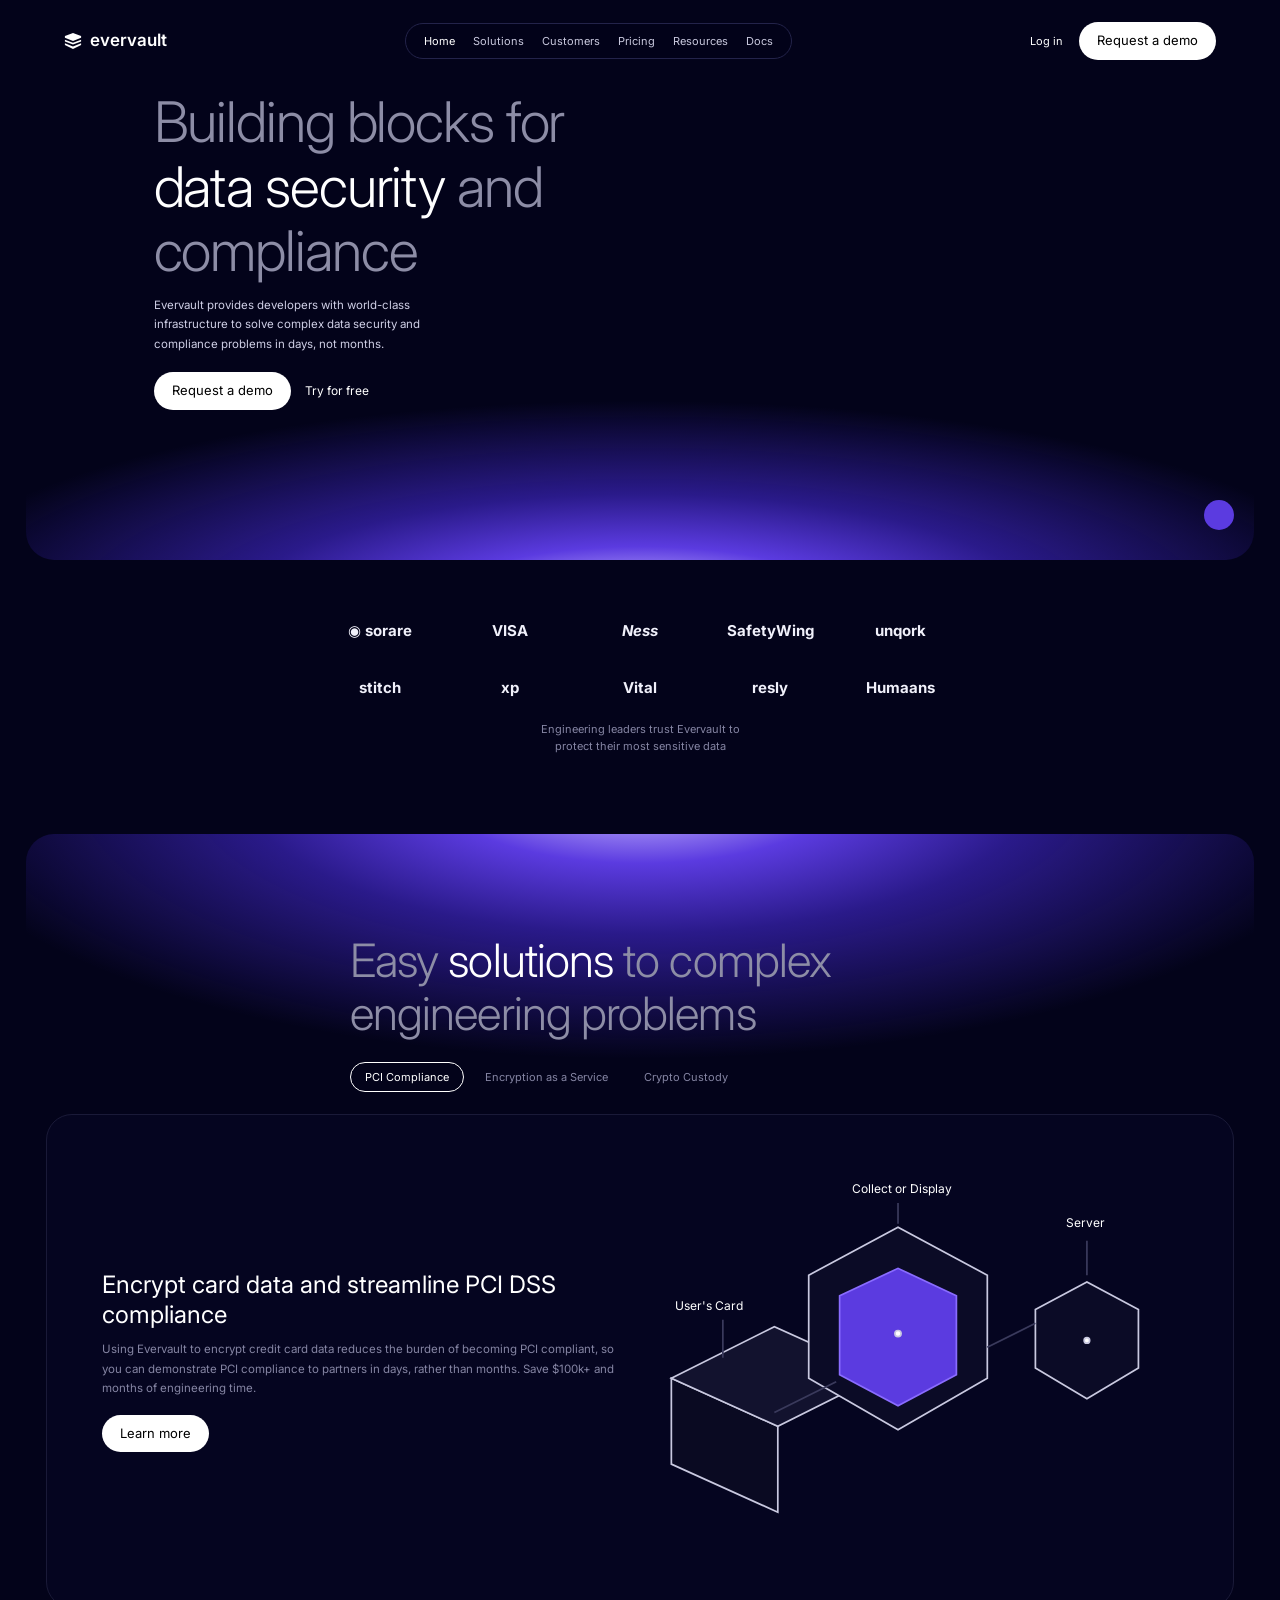
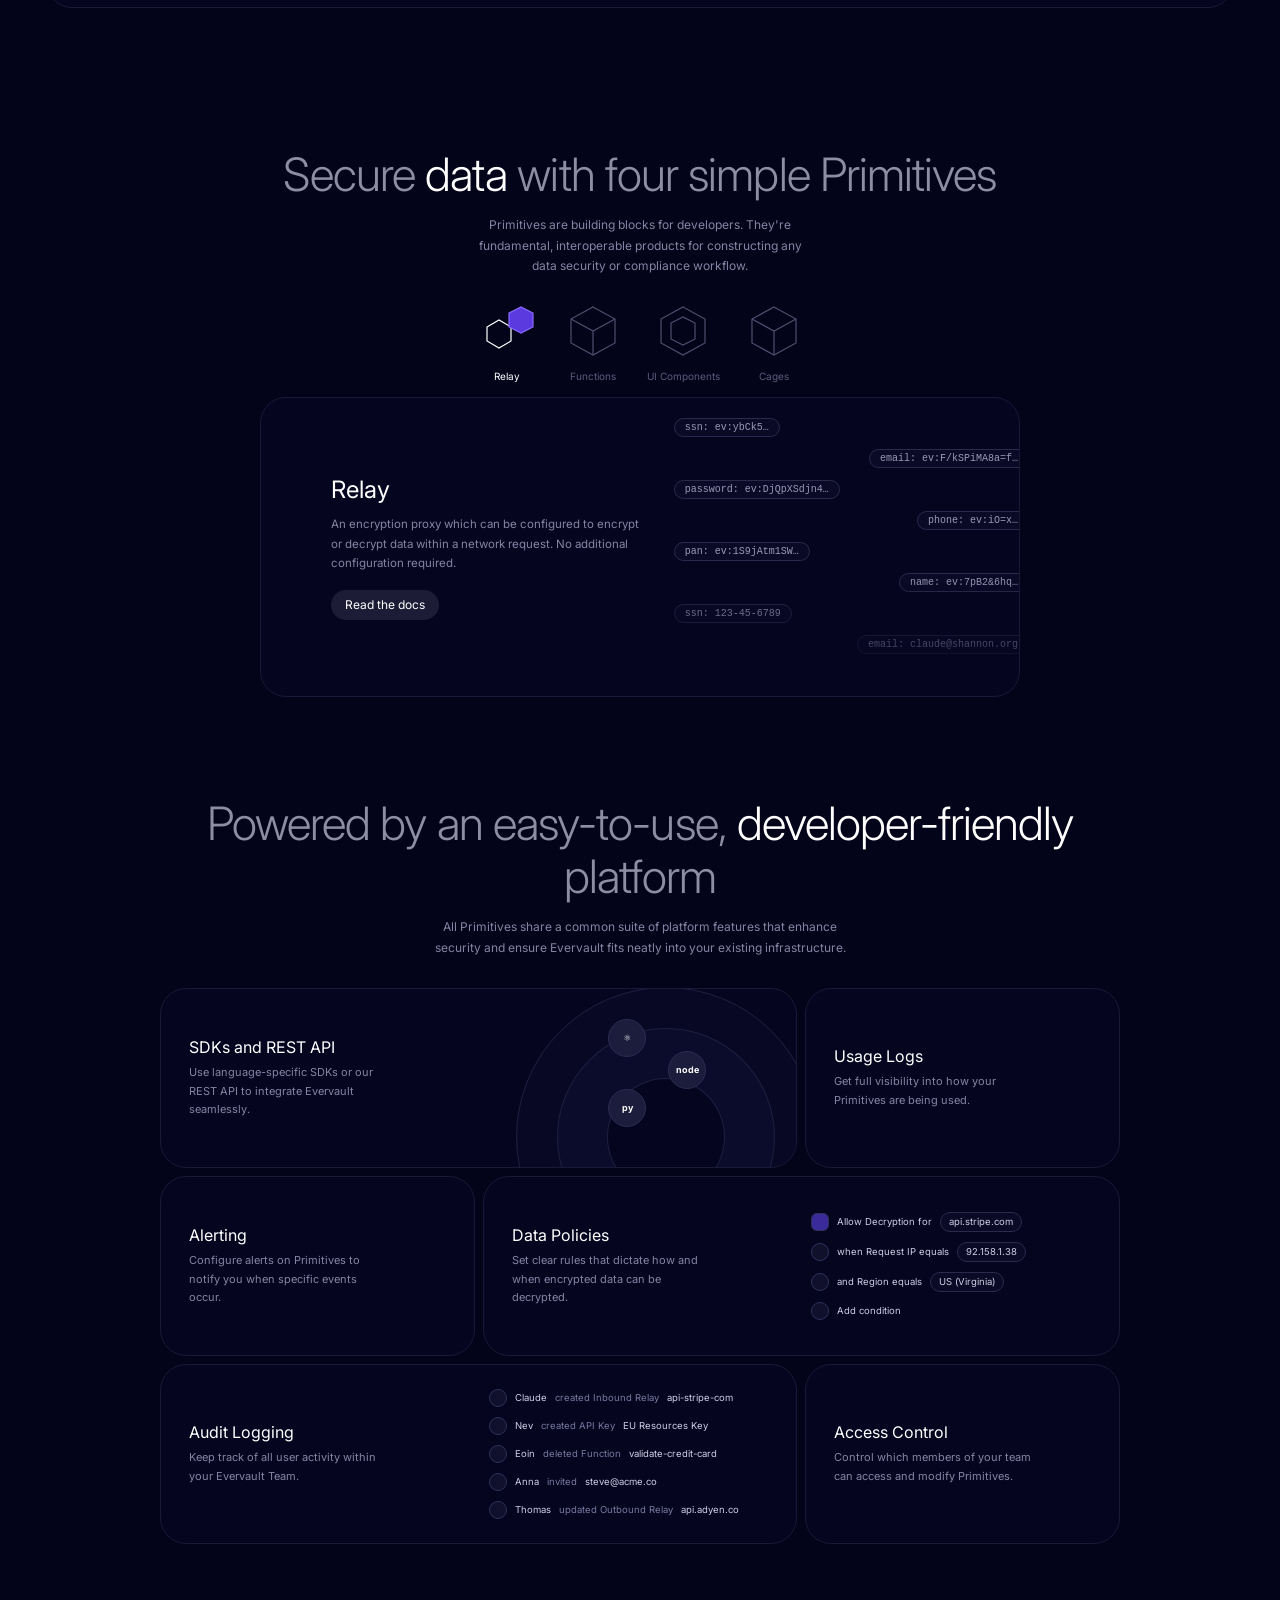
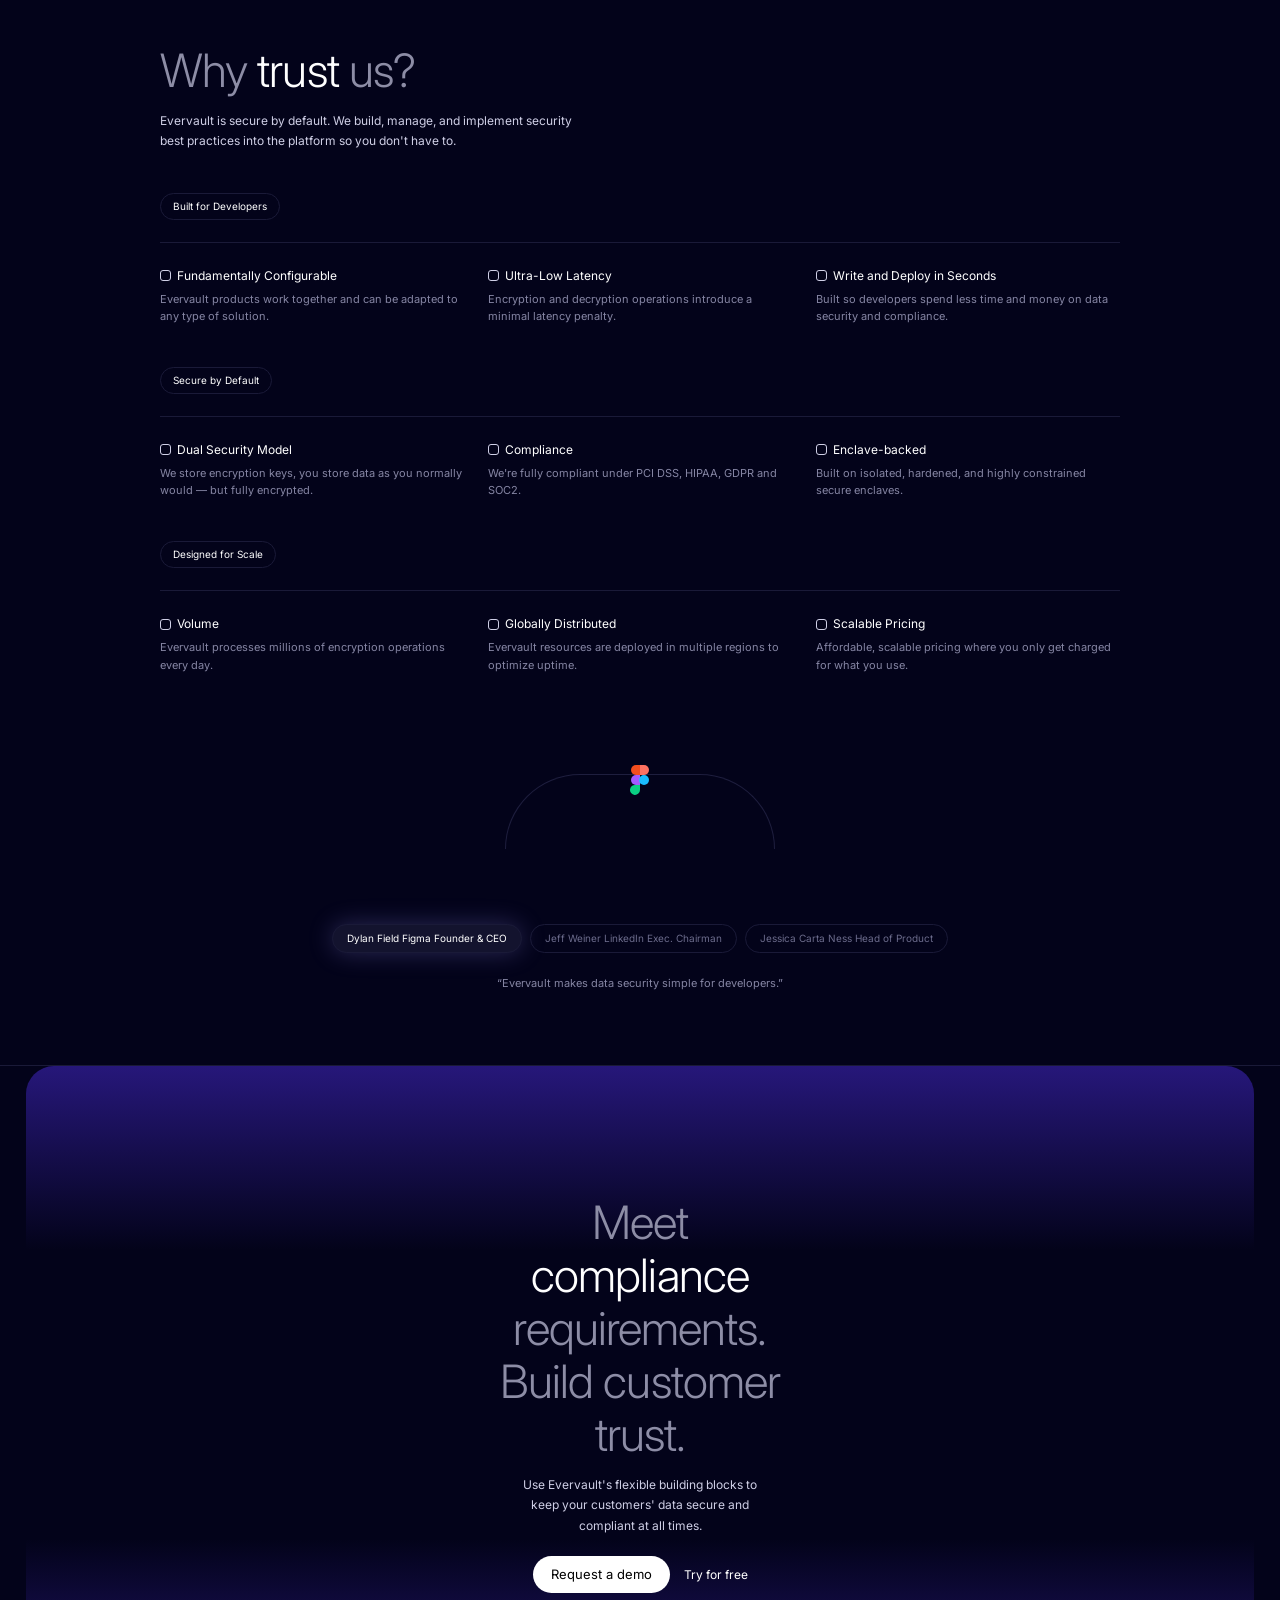
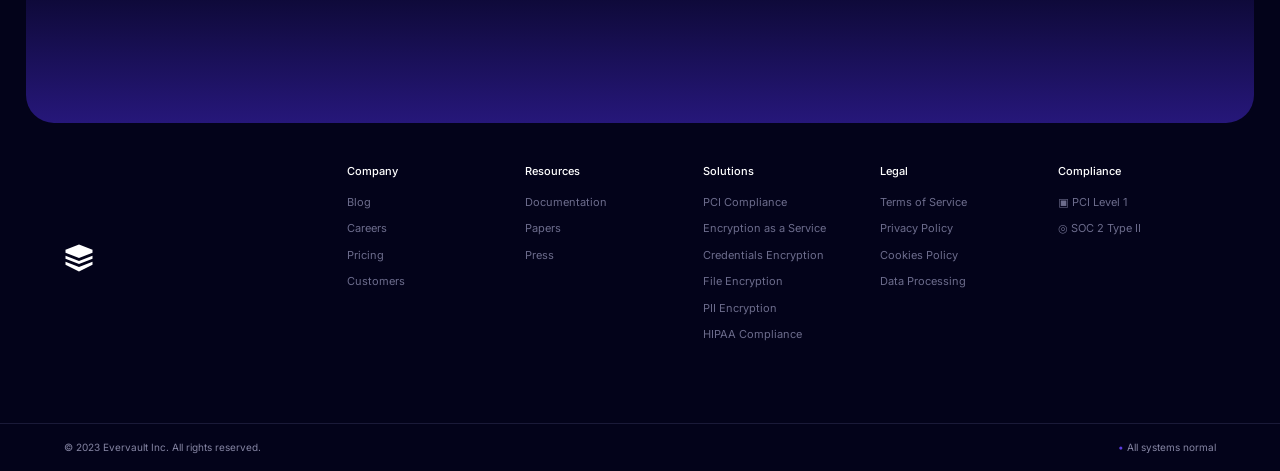
==== index.html @ 15ab49f5 "Add files via upload" ====
<!DOCTYPE html>
<html lang="en">
<head>
<meta charset="UTF-8">
<meta name="viewport" content="width=device-width, initial-scale=1.0">
<meta name="description" content="Evervault: building blocks for data security and compliance">
<meta name="theme-color" content="#04041a">
<title>Evervault — Data Security</title>
<link rel="preconnect" href="https://fonts.googleapis.com"><link href="https://fonts.googleapis.com/css2?family=Inter:wght@300;400;500;600;700&display=swap" rel="stylesheet"><link rel="stylesheet" href="style.css">
</head>
<body>
<header class="site-header">
  <a class="logo" href="index.html"><svg width="18" height="18" viewBox="0 0 20 20" fill="#fff"><path d="M10 1 1 4.5v2L10 10l9-3.5v-2z"/><path d="M1 8.5v2L10 14l9-3.5v-2L10 12z"/><path d="M1 12.5v2L10 19l9-4.5v-2L10 16z"/></svg> evervault</a>
  <nav aria-label="Main navigation"><ul>
    <li><a class="on" href="index.html">Home</a></li><li><a href="#solutions">Solutions</a></li><li><a href="#customers">Customers</a></li><li><a href="#platform">Pricing</a></li><li><a href="#trust">Resources</a></li><li><a href="about.html">Docs</a></li>
  </ul></nav>
  <div class="actions"><a href="#">Log in</a><a class="btn btn-white" href="#cta">Request a demo</a></div>
</header>
<main>
<section id="hero">
  <div><h1 class="big">Building blocks for <b>data security</b> and compliance</h1>
  <p class="lead">Evervault provides developers with world-class infrastructure to solve complex data security and compliance problems in days, not months.</p>
  <div class="btns"><a class="btn btn-white" href="#cta">Request a demo</a><a class="btn-ghost" style="font-size:12px" href="#cta">Try for free</a></div></div>
  <span class="chat" aria-hidden="true"></span>
</section>
<section id="customers"><h2 hidden>Customers</h2>
  <ul><li>◉ sorare</li><li>VISA</li><li><em>Ness</em></li><li>SafetyWing</li><li>unqork</li><li>stitch</li><li>xp</li><li>Vital</li><li>resly</li><li>Humaans</li></ul>
  <p>Engineering leaders trust Evervault to protect their most sensitive data</p></section>
<section id="solutions">
  <h2 class="big">Easy <b>solutions</b> to complex engineering problems</h2>
  <div class="tabs"><button class="active" data-t="pci">PCI Compliance</button><button data-t="eaas">Encryption as a Service</button><button data-t="crypto">Crypto Custody</button></div>
  <article class="card split" style="max-width:none;padding:40px 30px 40px 55px">
    <div><h3 id="sol-title">Encrypt card data and streamline PCI DSS compliance</h3><p id="sol-text">Using Evervault to encrypt credit card data reduces the burden of becoming PCI compliant, so you can demonstrate PCI compliance to partners in days, rather than months. Save $100k+ and months of engineering time.</p><a class="btn btn-white" href="#">Learn more</a></div>
    <figure aria-label="Card encryption diagram"><svg viewBox="0 0 330 240" fill="none" stroke="#c9c9e0" stroke-width="1" font-family="Inter" font-size="7">
<g fill="#0a0a22"><path d="M20 130l62 28v50l-62-28z"/><path d="M20 130l60-30 62 28-60 30z" fill="#12122e"/></g>
<g fill="#0b0b26"><path d="M100 70l52-28 52 28v60l-52 30-52-30z"/></g>
<path d="M118 82l34-16 34 16v46l-34 18-34-18z" fill="#5b3be0" stroke="#8a6cff"/>
<circle cx="152" cy="104" r="1.8" fill="#fff"/>
<g fill="#0b0b26"><path d="M232 90l30-16 30 16v34l-30 18-30-18z"/></g><circle cx="262" cy="108" r="1.6" fill="#fff"/>
<path d="M80 150l36-18M204 112l28-14M152 40V28M262 70V50M50 118V96" stroke="#3a3a5c"/>
<g fill="#fff" stroke="none"><text x="22" y="90">User's Card</text><text x="125" y="22">Collect or Display</text><text x="250" y="42">Server</text></g></svg></figure>
  </article>
</section>
<section id="primitives" class="block">
  <h2 class="big">Secure <b>data</b> with four simple Primitives</h2>
  <p class="lead">Primitives are building blocks for developers. They're fundamental, interoperable products for constructing any data security or compliance workflow.</p>
  <div class="pills"><button data-p="Relay" class="active"><svg viewBox="0 0 64 56"><path d="M12 24l12-7 12 7v14l-12 7-12-7z"/><path class="fill" d="M34 10l12-6 12 6v14l-12 6-12-6z"/></svg>Relay</button><button data-p="Functions"><svg viewBox="0 0 64 56"><path d="M32 4l22 12v24L32 52 10 40V16z"/><path d="M10 16l22 12 22-12M32 28v24"/></svg>Functions</button><button data-p="UI Components"><svg viewBox="0 0 64 56"><path d="M32 4l22 12v24L32 52 10 40V16z"/><path d="M20 20l12-6 12 6v16l-12 6-12-6z"/></svg>UI Components</button><button data-p="Cages"><svg viewBox="0 0 64 56"><path d="M32 4l22 12v24L32 52 10 40V16z"/><path d="M32 28v24M10 16l22 12 22-12"/></svg>Cages</button></div>
  <article class="card"><div><h3 id="prim-title">Relay</h3><p id="prim-text">An encryption proxy which can be configured to encrypt or decrypt data within a network request. No additional configuration required.</p><a class="btn btn-dark" href="#">Read the docs</a></div>
  <div class="chips" aria-hidden="true"><span>ssn: ev:ybCk5…</span><span>email: ev:F/kSPiMA8a=f…</span><span>password: ev:DjQpXSdjn4…</span><span>phone: ev:iO=x…</span><span>pan: ev:1S9jAtm1SW…</span><span>name: ev:7pB2&6hq…</span><span>ssn: 123-45-6789</span><span>email: claude@shannon.org</span></div></article>
</section>
<section id="platform" class="block wrap">
  <h2 class="big">Powered by an easy-to-use, <b>developer-friendly</b> platform</h2>
  <p class="lead">All Primitives share a common suite of platform features that enhance security and ensure Evervault fits neatly into your existing infrastructure.</p>
  <div class="grid">
    <article class="card wide"><div class="arcs"></div><span class="ico" style="right:150px;top:30px">⚛</span><span class="ico" style="right:90px;top:62px">node</span><span class="ico" style="right:150px;top:100px">py</span><div><h3>SDKs and REST API</h3><p>Use language-specific SDKs or our REST API to integrate Evervault seamlessly.</p></div></article>
    <article class="card"><h3>Usage Logs</h3><p>Get full visibility into how your Primitives are being used.</p></article>
    <article class="card"><h3>Alerting</h3><p>Configure alerts on Primitives to notify you when specific events occur.</p></article>
    <article class="card wide"><div><h3>Data Policies</h3><p>Set clear rules that dictate how and when encrypted data can be decrypted.</p></div>
      <div class="deco"><div><i class="sq"></i>Allow Decryption for <em>api.stripe.com</em></div><div><i></i>when Request IP equals <em>92.158.1.38</em></div><div><i></i>and Region equals <em>US (Virginia)</em></div><div><i></i>Add condition</div></div></article>
    <article class="card wide"><div><h3>Audit Logging</h3><p>Keep track of all user activity within your Evervault Team.</p></div>
      <div class="deco"><div><i></i>Claude <small>created Inbound Relay</small> api-stripe-com</div><div><i></i>Nev <small>created API Key</small> EU Resources Key</div><div><i></i>Eoin <small>deleted Function</small> validate-credit-card</div><div><i></i>Anna <small>invited</small> steve@acme.co</div><div><i></i>Thomas <small>updated Outbound Relay</small> api.adyen.co</div></div></article>
    <article class="card"><h3>Access Control</h3><p>Control which members of your team can access and modify Primitives.</p></article>
  </div>
</section>
<section id="trust" class="block wrap">
  <h2 class="big">Why <b>trust</b> us?</h2>
  <p class="lead">Evervault is secure by default. We build, manage, and implement security best practices into the platform so you don't have to.</p>
  <section class="group"><h3>Built for Developers</h3><div><article><h4>Fundamentally Configurable</h4><p>Evervault products work together and can be adapted to any type of solution.</p></article><article><h4>Ultra-Low Latency</h4><p>Encryption and decryption operations introduce a minimal latency penalty.</p></article><article><h4>Write and Deploy in Seconds</h4><p>Built so developers spend less time and money on data security and compliance.</p></article></div></section>
  <section class="group"><h3>Secure by Default</h3><div><article><h4>Dual Security Model</h4><p>We store encryption keys, you store data as you normally would — but fully encrypted.</p></article><article><h4>Compliance</h4><p>We're fully compliant under PCI DSS, HIPAA, GDPR and SOC2.</p></article><article><h4>Enclave-backed</h4><p>Built on isolated, hardened, and highly constrained secure enclaves.</p></article></div></section>
  <section class="group"><h3>Designed for Scale</h3><div><article><h4>Volume</h4><p>Evervault processes millions of encryption operations every day.</p></article><article><h4>Globally Distributed</h4><p>Evervault resources are deployed in multiple regions to optimize uptime.</p></article><article><h4>Scalable Pricing</h4><p>Affordable, scalable pricing where you only get charged for what you use.</p></article></div></section>
</section>
<section id="testimonials" class="block">
  <h2 hidden>Testimonials</h2>
  <div class="arc"><svg width="20" height="30" viewBox="0 0 20 30"><path d="M6 0h4v10H6a5 5 0 0 1 0-10z" fill="#f24e1e"/><path d="M10 0h4a5 5 0 0 1 0 10h-4z" fill="#ff7262"/><path d="M6 10h4v10H6a5 5 0 0 1 0-10z" fill="#a259ff"/><circle cx="14" cy="15" r="5" fill="#1abcfe"/><path d="M6 20h4v5a5 5 0 1 1-4-5z" fill="#0acf83"/></svg></div>
  <ul><li><button class="active">Dylan Field Figma Founder &amp; CEO</button></li><li><button>Jeff Weiner LinkedIn Exec. Chairman</button></li><li><button>Jessica Carta Ness Head of Product</button></li></ul>
  <p id="q-text">“Evervault makes data security simple for developers.”</p>
</section>
<section id="cta">
  <h2 class="big">Meet <b>compliance</b> requirements. Build customer trust.</h2>
  <p class="lead">Use Evervault's flexible building blocks to keep your customers' data secure and compliant at all times.</p>
  <div class="btns"><a class="btn btn-white" href="#">Request a demo</a><a class="btn-ghost" style="font-size:12px" href="#">Try for free</a></div>
</section>
</main>
<footer>
  <div class="cols">
    <a class="logo" href="index.html" aria-label="Evervault"><svg width="30" height="30" viewBox="0 0 20 20" fill="#fff"><path d="M10 1 1 4.5v2L10 10l9-3.5v-2z"/><path d="M1 8.5v2L10 14l9-3.5v-2L10 12z"/><path d="M1 12.5v2L10 19l9-4.5v-2L10 16z"/></svg></a>
    <nav><h2>Company</h2><ul><li>Blog</li><li>Careers</li><li>Pricing</li><li>Customers</li></ul></nav>
    <nav><h2>Resources</h2><ul><li>Documentation</li><li>Papers</li><li>Press</li></ul></nav>
    <nav><h2>Solutions</h2><ul><li>PCI Compliance</li><li>Encryption as a Service</li><li>Credentials Encryption</li><li>File Encryption</li><li>PII Encryption</li><li>HIPAA Compliance</li></ul></nav>
    <nav><h2>Legal</h2><ul><li>Terms of Service</li><li>Privacy Policy</li><li>Cookies Policy</li><li>Data Processing</li></ul></nav>
    <nav><h2>Compliance</h2><ul><li>▣ PCI Level 1</li><li>◎ SOC 2 Type II</li></ul></nav>
  </div>
  <div class="bottom"><p>© 2023 Evervault Inc. All rights reserved.</p><p>All systems normal</p></div>
</footer>
<script src="script.js"></script>
</body>
</html>
---- style.css ----
:root{--bg:#03031a;--line:#1a1a38;--card:#050520;--muted:#8585a3;--purple:#5b3be0}
*{box-sizing:border-box;margin:0;padding:0}
html{scroll-behavior:smooth}
body{background:var(--bg);color:#fff;font-family:Inter,system-ui,"Segoe UI",Arial,sans-serif;line-height:1.5;-webkit-font-smoothing:antialiased}
a{color:inherit;text-decoration:none}ul{list-style:none}button{font:inherit;color:inherit;cursor:pointer}
svg{display:block}
.wrap{max-width:1000px;margin:0 auto;padding:0 20px}
.btn{display:inline-block;padding:9px 18px;border-radius:999px;font-size:13px;transition:.2s}
.btn-white{background:#fff;color:#000}.btn-white:hover{background:#ddd5ff}
.btn-dark{background:#1c1c36;color:#fff;font-size:12px;padding:6px 14px}
.btn-ghost:hover{opacity:.7}
.btns{display:flex;gap:14px;align-items:center}
/* header */
.site-header{position:absolute;top:0;left:0;right:0;z-index:10;display:flex;align-items:center;justify-content:space-between;padding:22px 5vw}
.logo{display:flex;align-items:center;gap:8px;font-weight:600;font-size:17px}
.site-header nav ul{display:flex;gap:18px;padding:9px 18px;border:1px solid #23234a;border-radius:999px;font-size:11px;background:rgba(3,3,26,.6)}
.site-header nav a{color:#c9c9de}.site-header nav a:hover,.site-header nav .on{color:#fff}
.actions{display:flex;align-items:center;gap:16px;font-size:11px}
/* headings */
.big{font-weight:300;letter-spacing:-.02em;color:#8d8da6;line-height:1.15;font-size:clamp(30px,4.6vw,46px)}
.big b{font-weight:300;color:#fff}
.lead{color:#cfcfe6;font-size:12px;line-height:1.7;max-width:420px;margin:14px 0 20px}
/* hero */
#hero{position:relative;margin:0 2vw;border-radius:0 0 28px 28px;min-height:560px;display:flex;align-items:center;padding:90px 10vw 150px;
background:radial-gradient(ellipse 85% 52% at 50% 108%,#fff 0,#c3b3ff 5%,#5b3be0 20%,#2a1a8a 38%,transparent 70%),var(--bg)}
#hero h1{font-size:clamp(38px,5.4vw,56px);max-width:520px}
#hero .lead{font-size:11.5px;max-width:300px;margin:12px 0 18px}
.chat{position:absolute;right:20px;bottom:30px;width:30px;height:30px;border-radius:50%;background:var(--purple)}
/* customers */
#customers{text-align:center;padding:60px 20px 40px}
#customers ul{display:grid;grid-template-columns:repeat(5,1fr);gap:34px 10px;max-width:640px;margin:0 auto 22px;font-weight:700;font-size:15px;color:#f0f0fa}
#customers p{color:var(--muted);font-size:11px;max-width:230px;margin:auto}
/* solutions */
#solutions{margin:40px 2vw 0;border-radius:28px 28px 0 0;padding:100px 20px 40px;
background:radial-gradient(ellipse 85% 48% at 50% -6%,#fff 0,#c3b3ff 5%,#5b3be0 20%,#2a1a8a 38%,transparent 70%),var(--bg)}
#solutions>*{max-width:580px;margin-left:auto;margin-right:auto}
.tabs{display:flex;gap:6px;flex-wrap:wrap;margin:22px auto;font-size:11px}
.tabs button,.pills button{background:none;border:1px solid transparent;color:var(--muted);padding:6px 14px;border-radius:999px}
.tabs button.active{border-color:#fff;color:#fff}
.card{border:1px solid var(--line);border-radius:26px;background:var(--card);padding:40px;overflow:hidden}
.card.split{display:grid;grid-template-columns:1fr 1.1fr;gap:20px;align-items:center;min-height:320px}
.card h3{font-weight:400;font-size:24px;line-height:1.25;margin-bottom:10px}
.card p{color:var(--muted);font-size:11.5px;line-height:1.7;margin-bottom:16px}
figure svg{width:100%;height:auto}
/* primitives */
.block{padding-top:100px}
#primitives{text-align:center;overflow:hidden}
#primitives .lead{margin-left:auto;margin-right:auto;color:var(--muted);max-width:340px}
.pills{display:flex;justify-content:center;gap:20px;margin:26px 0 12px}
.pills button{display:flex;flex-direction:column;align-items:center;gap:10px;font-size:10px;padding:0;color:#6c6c8c;opacity:.85}
.pills button.active{color:#fff;opacity:1}
.pills svg{width:64px;height:56px;stroke:#5c5c7c;fill:none;stroke-width:1.2}
.pills .active svg{stroke:#fff}.pills .active svg .fill{fill:var(--purple);stroke:#8a6cff}
#primitives .card{max-width:760px;margin:0 auto;text-align:left;padding:0 0 0 70px;height:300px;display:grid;grid-template-columns:1fr 1.2fr;align-items:center}
.chips{height:100%;padding:20px 0 0 30px;display:flex;flex-direction:column;gap:12px;font:10px "SF Mono",Menlo,monospace;color:#9a9ab8;-webkit-mask-image:linear-gradient(#000 60%,transparent);mask-image:linear-gradient(#000 60%,transparent)}
.chips span{align-self:flex-start;border:1px solid #2a2a4c;background:#0a0a26;border-radius:999px;padding:3px 10px}
.chips span:nth-child(even){align-self:flex-end;margin-right:-10px}
/* platform */
#platform{text-align:center}
#platform .lead{margin-left:auto;margin-right:auto;color:var(--muted);max-width:440px}
.grid{display:grid;grid-template-columns:repeat(3,1fr);gap:8px;text-align:left;margin-top:30px}
.grid .card{position:relative;padding:28px;min-height:180px;display:flex;flex-direction:column;justify-content:center}
.grid .card h3{font-size:16px;margin-bottom:6px}.grid .card p{margin:0;font-size:11px;max-width:200px}
.grid .wide{grid-column:span 2}
.deco{position:absolute;right:0;top:0;bottom:0;width:50%;display:flex;flex-direction:column;justify-content:center;gap:10px;padding:16px 0 16px 10px;font-size:9.5px;color:#cfcfe6;overflow:hidden}
.deco div{display:flex;align-items:center;gap:8px;white-space:nowrap}
.deco i{width:18px;height:18px;border-radius:50%;border:1px solid #30305a;background:#10102c;flex:none}
.deco i.sq{border-radius:6px;background:#3a2a9a}
.deco small{color:#7a7aa0;font-size:9.5px}
.deco em{font-style:normal;border:1px solid #2a2a4c;border-radius:999px;padding:2px 8px;background:#0a0a26}
.arcs{position:absolute;right:-20px;bottom:-120px;width:300px;height:300px;border-radius:50%;border:1px solid #1e1e3e;box-shadow:inset 0 0 0 40px #080824,inset 0 0 0 41px #1e1e3e,inset 0 0 0 90px #0b0b2c,inset 0 0 0 91px #1e1e3e}
.ico{position:absolute;width:38px;height:38px;border-radius:50%;background:#1c1c3c;border:1px solid #2c2c52;display:grid;place-items:center;font-size:9px;font-weight:700}
/* trust */
#trust h2{margin-bottom:6px}
.group{margin-top:40px}
.group h3{display:inline-block;font-weight:400;font-size:10px;padding:5px 12px;border:1px solid var(--line);border-radius:999px;margin-bottom:22px}
.group>div{display:grid;grid-template-columns:repeat(3,1fr);gap:24px;border-top:1px solid var(--line);padding-top:24px}
.group h4{display:flex;align-items:center;gap:6px;font-weight:400;font-size:12px;margin-bottom:6px}
.group h4:before{content:"";width:9px;height:9px;border:1px solid #cfcfe6;border-radius:3px}
.group p{color:var(--muted);font-size:11px;line-height:1.6}
/* testimonials */
#testimonials{text-align:center;border-bottom:1px solid var(--line);padding-bottom:70px}
.arc{position:relative;width:270px;height:75px;margin:0 auto 75px;border:1px solid #1e1e3e;border-bottom:0;border-radius:135px 135px 0 0}
.arc svg{position:absolute;left:50%;top:-10px;transform:translateX(-50%)}
#testimonials ul{display:flex;gap:8px;justify-content:center;flex-wrap:wrap}
#testimonials button{background:none;border:1px solid var(--line);color:#6c6c8c;font-size:10px;padding:6px 14px;border-radius:999px}
#testimonials button.active{color:#fff;background:#13132e;box-shadow:0 0 24px rgba(160,150,255,.25)}
#q-text{font-size:11px;color:var(--muted);margin-top:22px;min-height:20px}
/* cta */
#cta{text-align:center;margin:0 2vw;border-radius:28px;padding:130px 20px;
background:linear-gradient(180deg,#26177a 0,var(--bg) 28%,var(--bg) 72%,#26177a 100%)}
#cta h2{margin:0 auto;max-width:300px}
#cta .lead{margin:14px auto 20px;max-width:250px}#cta .btns{justify-content:center}
/* footer */
.cols{display:grid;grid-template-columns:2fr repeat(5,1.2fr);gap:20px;padding:40px 5vw 70px;font-size:11px}
.cols h2{font-size:11px;font-weight:500;margin-bottom:14px}
.cols li{color:#6c6c8c;margin-bottom:10px}.cols li:hover{color:#fff}
.bottom{display:flex;justify-content:space-between;border-top:1px solid var(--line);padding:16px 5vw;font-size:10px;color:#8585a3}
.bottom p+p:before{content:"• ";color:var(--purple)}
.page{padding:140px 20px 80px;max-width:720px;margin:0 auto}.page p{color:#cfcfe6;margin-top:16px}
@media(max-width:800px){
.site-header{position:static;flex-wrap:wrap;gap:12px}.site-header nav{order:3;width:100%;overflow-x:auto}.site-header nav ul{width:max-content}
#hero{padding:60px 24px 120px;min-height:480px}
#customers ul{grid-template-columns:repeat(2,1fr)}
.card.split,#primitives .card,.grid,.group>div{grid-template-columns:1fr}
#primitives .card{padding:30px;height:auto}.chips{display:none}
.grid .wide{grid-column:auto}.deco,.arcs,.ico{display:none}
.cols{grid-template-columns:repeat(2,1fr)}
}
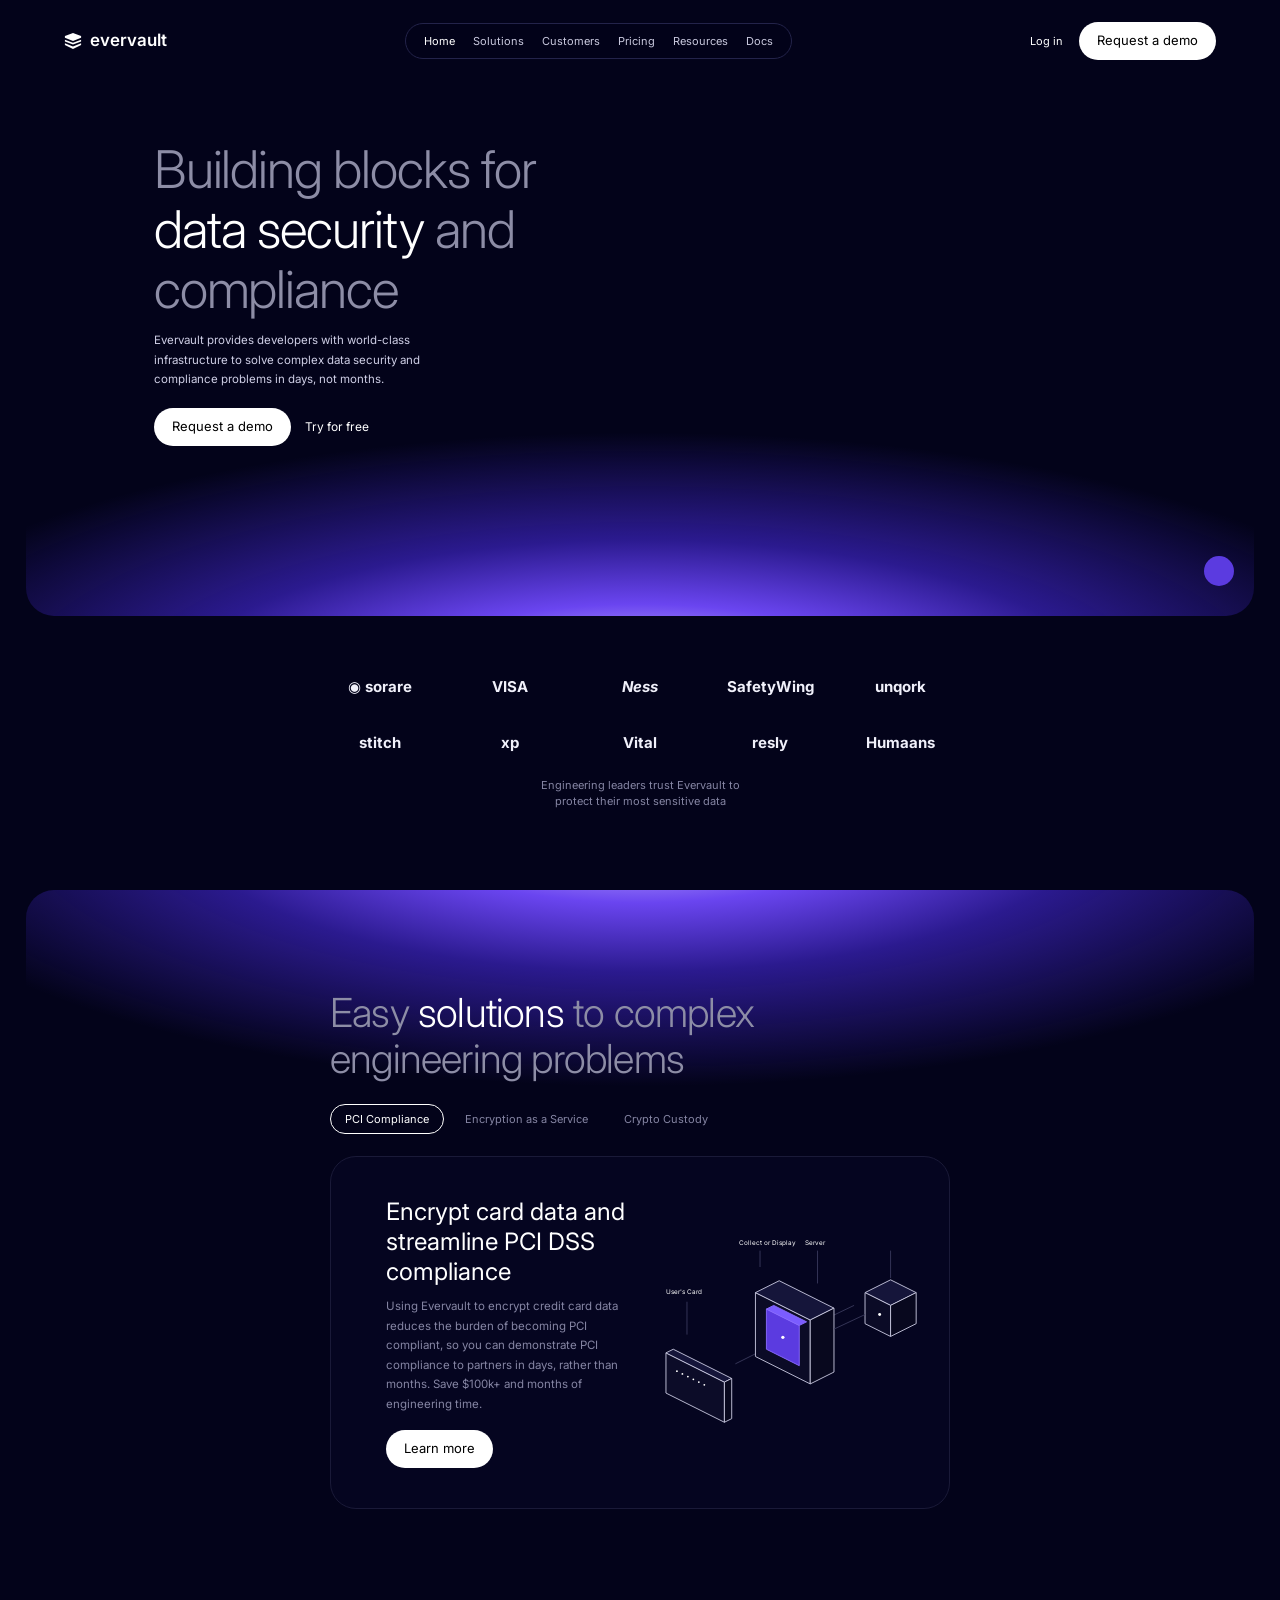
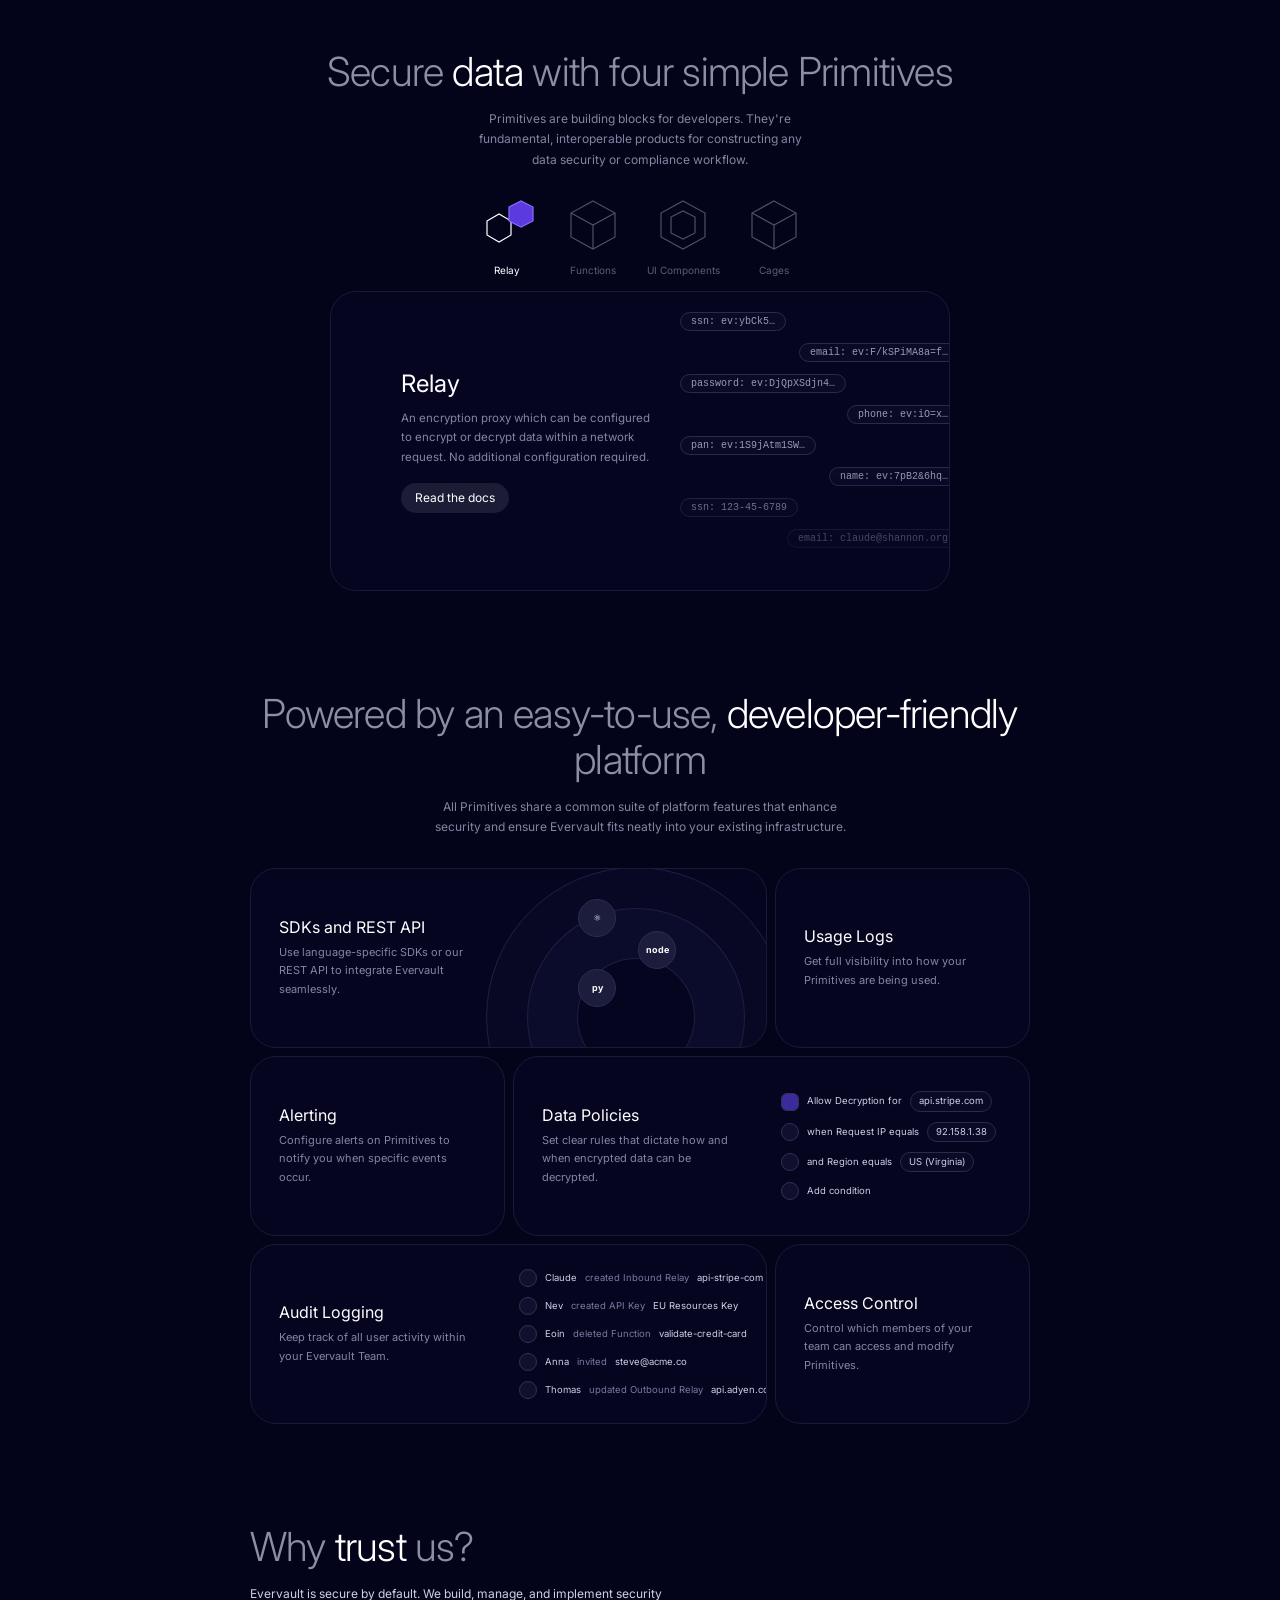
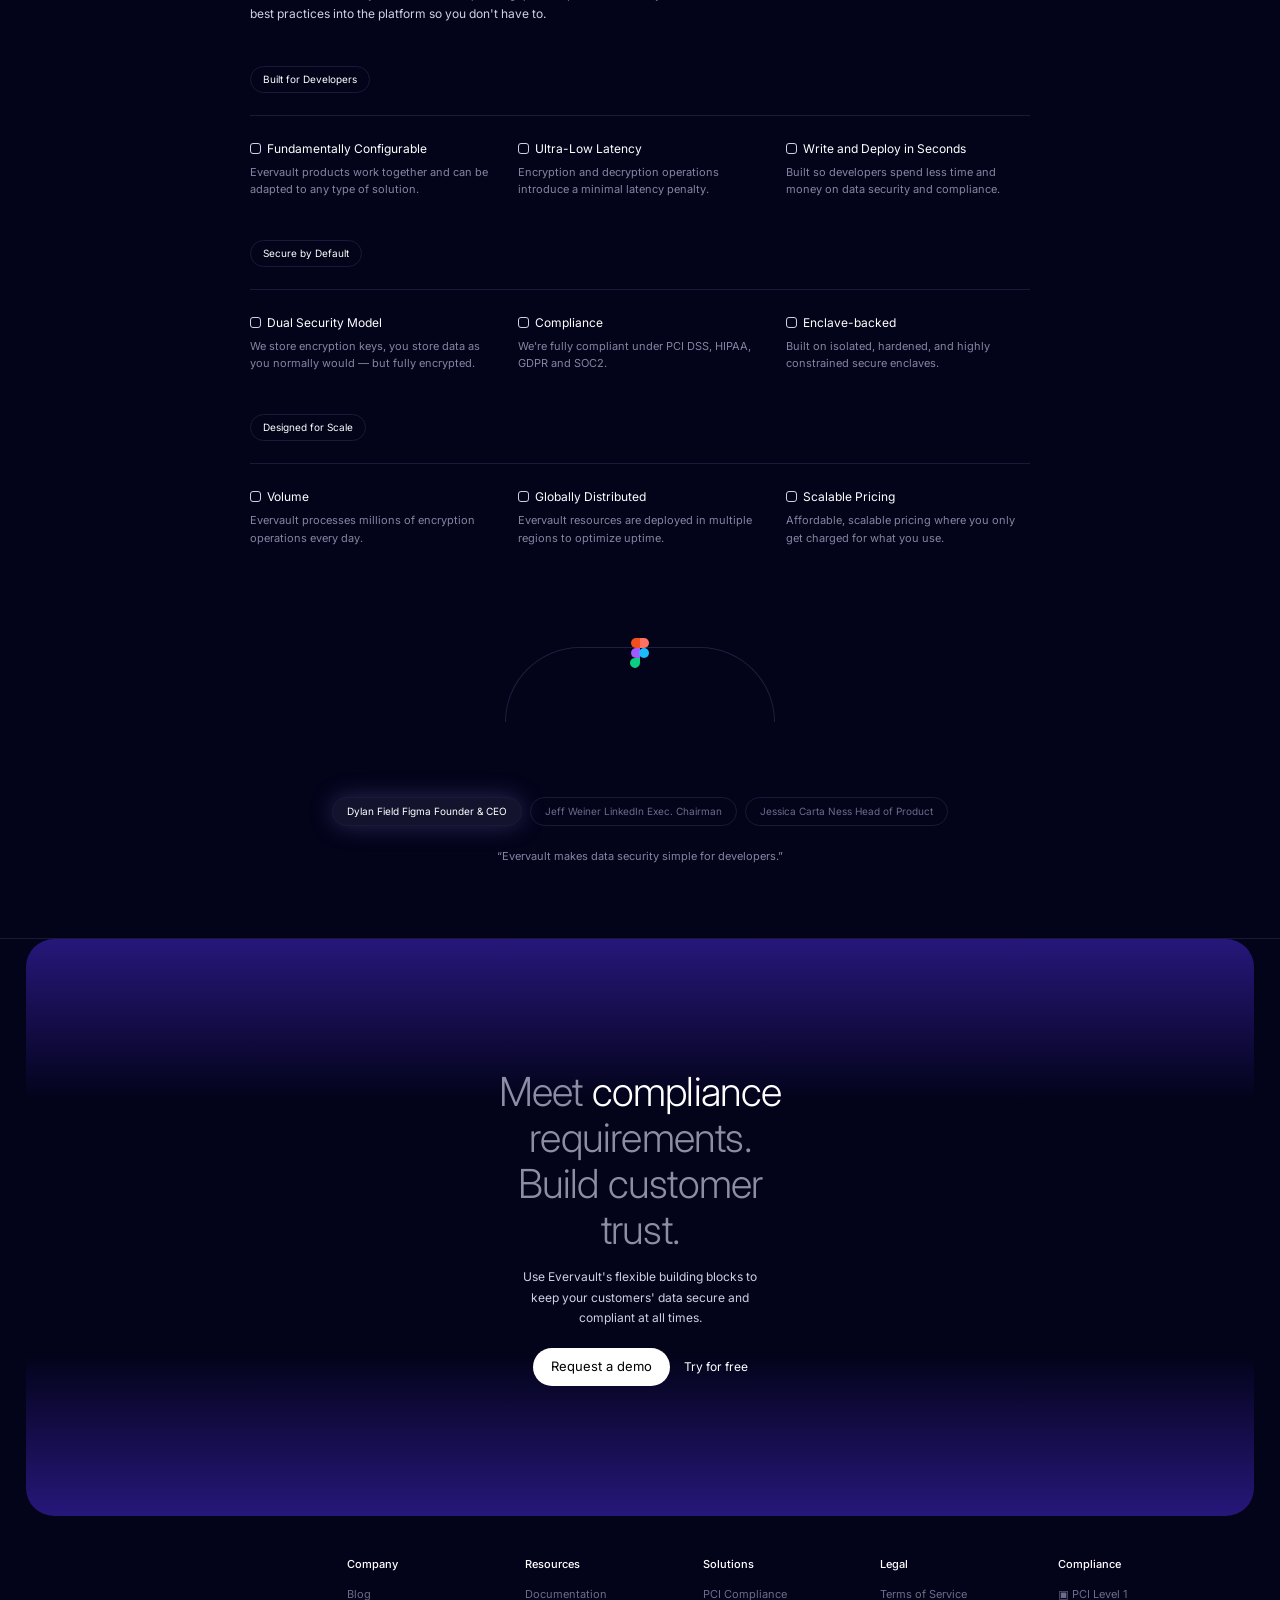
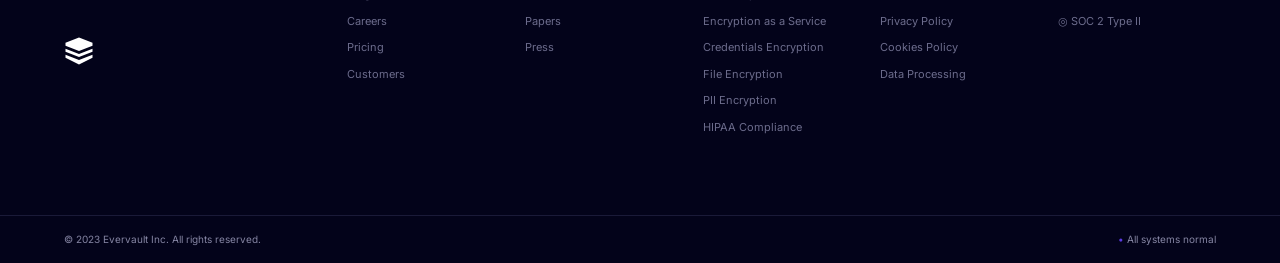
==== commit 440b1350: "Add files via upload" ====
--- a/index.html
+++ b/index.html
@@ -29,16 +29,23 @@
 <section id="solutions">
   <h2 class="big">Easy <b>solutions</b> to complex engineering problems</h2>
   <div class="tabs"><button class="active" data-t="pci">PCI Compliance</button><button data-t="eaas">Encryption as a Service</button><button data-t="crypto">Crypto Custody</button></div>
-  <article class="card split" style="max-width:none;padding:40px 30px 40px 55px">
+  <article class="card split" style="padding:40px 20px 40px 55px">
     <div><h3 id="sol-title">Encrypt card data and streamline PCI DSS compliance</h3><p id="sol-text">Using Evervault to encrypt credit card data reduces the burden of becoming PCI compliant, so you can demonstrate PCI compliance to partners in days, rather than months. Save $100k+ and months of engineering time.</p><a class="btn btn-white" href="#">Learn more</a></div>
-    <figure aria-label="Card encryption diagram"><svg viewBox="0 0 330 240" fill="none" stroke="#c9c9e0" stroke-width="1" font-family="Inter" font-size="7">
-<g fill="#0a0a22"><path d="M20 130l62 28v50l-62-28z"/><path d="M20 130l60-30 62 28-60 30z" fill="#12122e"/></g>
-<g fill="#0b0b26"><path d="M100 70l52-28 52 28v60l-52 30-52-30z"/></g>
-<path d="M118 82l34-16 34 16v46l-34 18-34-18z" fill="#5b3be0" stroke="#8a6cff"/>
-<circle cx="152" cy="104" r="1.8" fill="#fff"/>
-<g fill="#0b0b26"><path d="M232 90l30-16 30 16v34l-30 18-30-18z"/></g><circle cx="262" cy="108" r="1.6" fill="#fff"/>
-<path d="M80 150l36-18M204 112l28-14M152 40V28M262 70V50M50 118V96" stroke="#3a3a5c"/>
-<g fill="#fff" stroke="none"><text x="22" y="90">User's Card</text><text x="125" y="22">Collect or Display</text><text x="250" y="42">Server</text></g></svg></figure>
+    <figure aria-label="Card encryption diagram"><svg viewBox="10 28 300 212" fill="none" stroke="#c9c9e0" stroke-width="1" font-family="Inter" font-size="7">
+<g stroke="#3a3a5c"><path d="M45 100v36M125 62V44M188 80V44M268 74V44"/><path d="M98 168l32-16M178 128l50-24" stroke-dasharray="0"/></g>
+<g fill="#fff" stroke="none"><text x="22" y="92">User's Card</text><text x="102" y="38">Collect or Display</text><text x="174" y="38">Server</text></g>
+<!-- card -->
+<path d="M22 156l64 32v44l-64-32z" fill="#0c0c28"/><path d="M22 156l8-4 64 32-8 4z" fill="#15153a"/><path d="M86 188l8-4v44l-8 4z" fill="#08081e"/>
+<g fill="#fff" stroke="none"><circle cx="34" cy="176" r="1"/><circle cx="40" cy="179" r="1"/><circle cx="46" cy="182" r="1"/><circle cx="52" cy="185" r="1"/><circle cx="58" cy="188" r="1"/><circle cx="64" cy="191" r="1"/></g>
+<!-- tablet -->
+<path d="M120 90l60 30v70l-60-30z" fill="#0b0b26"/><path d="M120 90l26-13 60 30-26 13z" fill="#15153a"/><path d="M180 120l26-13v70l-26 13z" fill="#08081e"/>
+<path d="M132 108l36 18v44l-36-18z" fill="#5b3be0" stroke="#8a6cff"/><path d="M132 108l8-4 36 18-8 4z" fill="#7b5cff" stroke="#8a6cff"/>
+<circle cx="150" cy="139" r="1.8" fill="#fff" stroke="none"/>
+<!-- cube -->
+<path d="M240 90l28-14 28 14-28 14z" fill="#15153a"/><path d="M240 90l28 14v34l-28-14z" fill="#0b0b26"/><path d="M268 104l28-14v34l-28 14z" fill="#08081e"/>
+<circle cx="256" cy="114" r="1.6" fill="#fff" stroke="none"/>
+<path d="M206 130l34-16" stroke="#3a3a5c"/>
+</svg></figure>
   </article>
 </section>
 <section id="primitives" class="block">
--- a/style.css
+++ b/style.css
@@ -4,7 +4,7 @@
 body{background:var(--bg);color:#fff;font-family:Inter,system-ui,"Segoe UI",Arial,sans-serif;line-height:1.5;-webkit-font-smoothing:antialiased}
 a{color:inherit;text-decoration:none}ul{list-style:none}button{font:inherit;color:inherit;cursor:pointer}
 svg{display:block}
-.wrap{max-width:1000px;margin:0 auto;padding:0 20px}
+.wrap{max-width:820px;margin:0 auto;padding:0 20px}
 .btn{display:inline-block;padding:9px 18px;border-radius:999px;font-size:13px;transition:.2s}
 .btn-white{background:#fff;color:#000}.btn-white:hover{background:#ddd5ff}
 .btn-dark{background:#1c1c36;color:#fff;font-size:12px;padding:6px 14px}
@@ -17,13 +17,13 @@
 .site-header nav a{color:#c9c9de}.site-header nav a:hover,.site-header nav .on{color:#fff}
 .actions{display:flex;align-items:center;gap:16px;font-size:11px}
 /* headings */
-.big{font-weight:300;letter-spacing:-.02em;color:#8d8da6;line-height:1.15;font-size:clamp(30px,4.6vw,46px)}
+.big{font-weight:300;letter-spacing:-.02em;color:#8d8da6;line-height:1.15;font-size:clamp(28px,3.4vw,40px)}
 .big b{font-weight:300;color:#fff}
 .lead{color:#cfcfe6;font-size:12px;line-height:1.7;max-width:420px;margin:14px 0 20px}
 /* hero */
-#hero{position:relative;margin:0 2vw;border-radius:0 0 28px 28px;min-height:560px;display:flex;align-items:center;padding:90px 10vw 150px;
-background:radial-gradient(ellipse 85% 52% at 50% 108%,#fff 0,#c3b3ff 5%,#5b3be0 20%,#2a1a8a 38%,transparent 70%),var(--bg)}
-#hero h1{font-size:clamp(38px,5.4vw,56px);max-width:520px}
+#hero{position:relative;margin:0 2vw;border-radius:0 0 28px 28px;min-height:600px;display:flex;align-items:center;padding:140px 10vw 170px;
+background:radial-gradient(ellipse 90% 58% at 50% 112%,#fff 0,#d8ccff 6%,#6a45f0 24%,#2b1a8f 42%,transparent 72%),var(--bg)}
+#hero h1{font-size:clamp(36px,4.3vw,52px);max-width:400px}
 #hero .lead{font-size:11.5px;max-width:300px;margin:12px 0 18px}
 .chat{position:absolute;right:20px;bottom:30px;width:30px;height:30px;border-radius:50%;background:var(--purple)}
 /* customers */
@@ -32,8 +32,8 @@
 #customers p{color:var(--muted);font-size:11px;max-width:230px;margin:auto}
 /* solutions */
 #solutions{margin:40px 2vw 0;border-radius:28px 28px 0 0;padding:100px 20px 40px;
-background:radial-gradient(ellipse 85% 48% at 50% -6%,#fff 0,#c3b3ff 5%,#5b3be0 20%,#2a1a8a 38%,transparent 70%),var(--bg)}
-#solutions>*{max-width:580px;margin-left:auto;margin-right:auto}
+background:radial-gradient(ellipse 90% 58% at 50% -12%,#fff 0,#d8ccff 6%,#6a45f0 24%,#2b1a8f 42%,transparent 72%),var(--bg)}
+#solutions>*{max-width:620px;margin-left:auto;margin-right:auto}
 .tabs{display:flex;gap:6px;flex-wrap:wrap;margin:22px auto;font-size:11px}
 .tabs button,.pills button{background:none;border:1px solid transparent;color:var(--muted);padding:6px 14px;border-radius:999px}
 .tabs button.active{border-color:#fff;color:#fff}
@@ -51,7 +51,7 @@
 .pills button.active{color:#fff;opacity:1}
 .pills svg{width:64px;height:56px;stroke:#5c5c7c;fill:none;stroke-width:1.2}
 .pills .active svg{stroke:#fff}.pills .active svg .fill{fill:var(--purple);stroke:#8a6cff}
-#primitives .card{max-width:760px;margin:0 auto;text-align:left;padding:0 0 0 70px;height:300px;display:grid;grid-template-columns:1fr 1.2fr;align-items:center}
+#primitives .card{max-width:620px;margin:0 auto;text-align:left;padding:0 0 0 70px;height:300px;display:grid;grid-template-columns:1fr 1.2fr;align-items:center}
 .chips{height:100%;padding:20px 0 0 30px;display:flex;flex-direction:column;gap:12px;font:10px "SF Mono",Menlo,monospace;color:#9a9ab8;-webkit-mask-image:linear-gradient(#000 60%,transparent);mask-image:linear-gradient(#000 60%,transparent)}
 .chips span{align-self:flex-start;border:1px solid #2a2a4c;background:#0a0a26;border-radius:999px;padding:3px 10px}
 .chips span:nth-child(even){align-self:flex-end;margin-right:-10px}
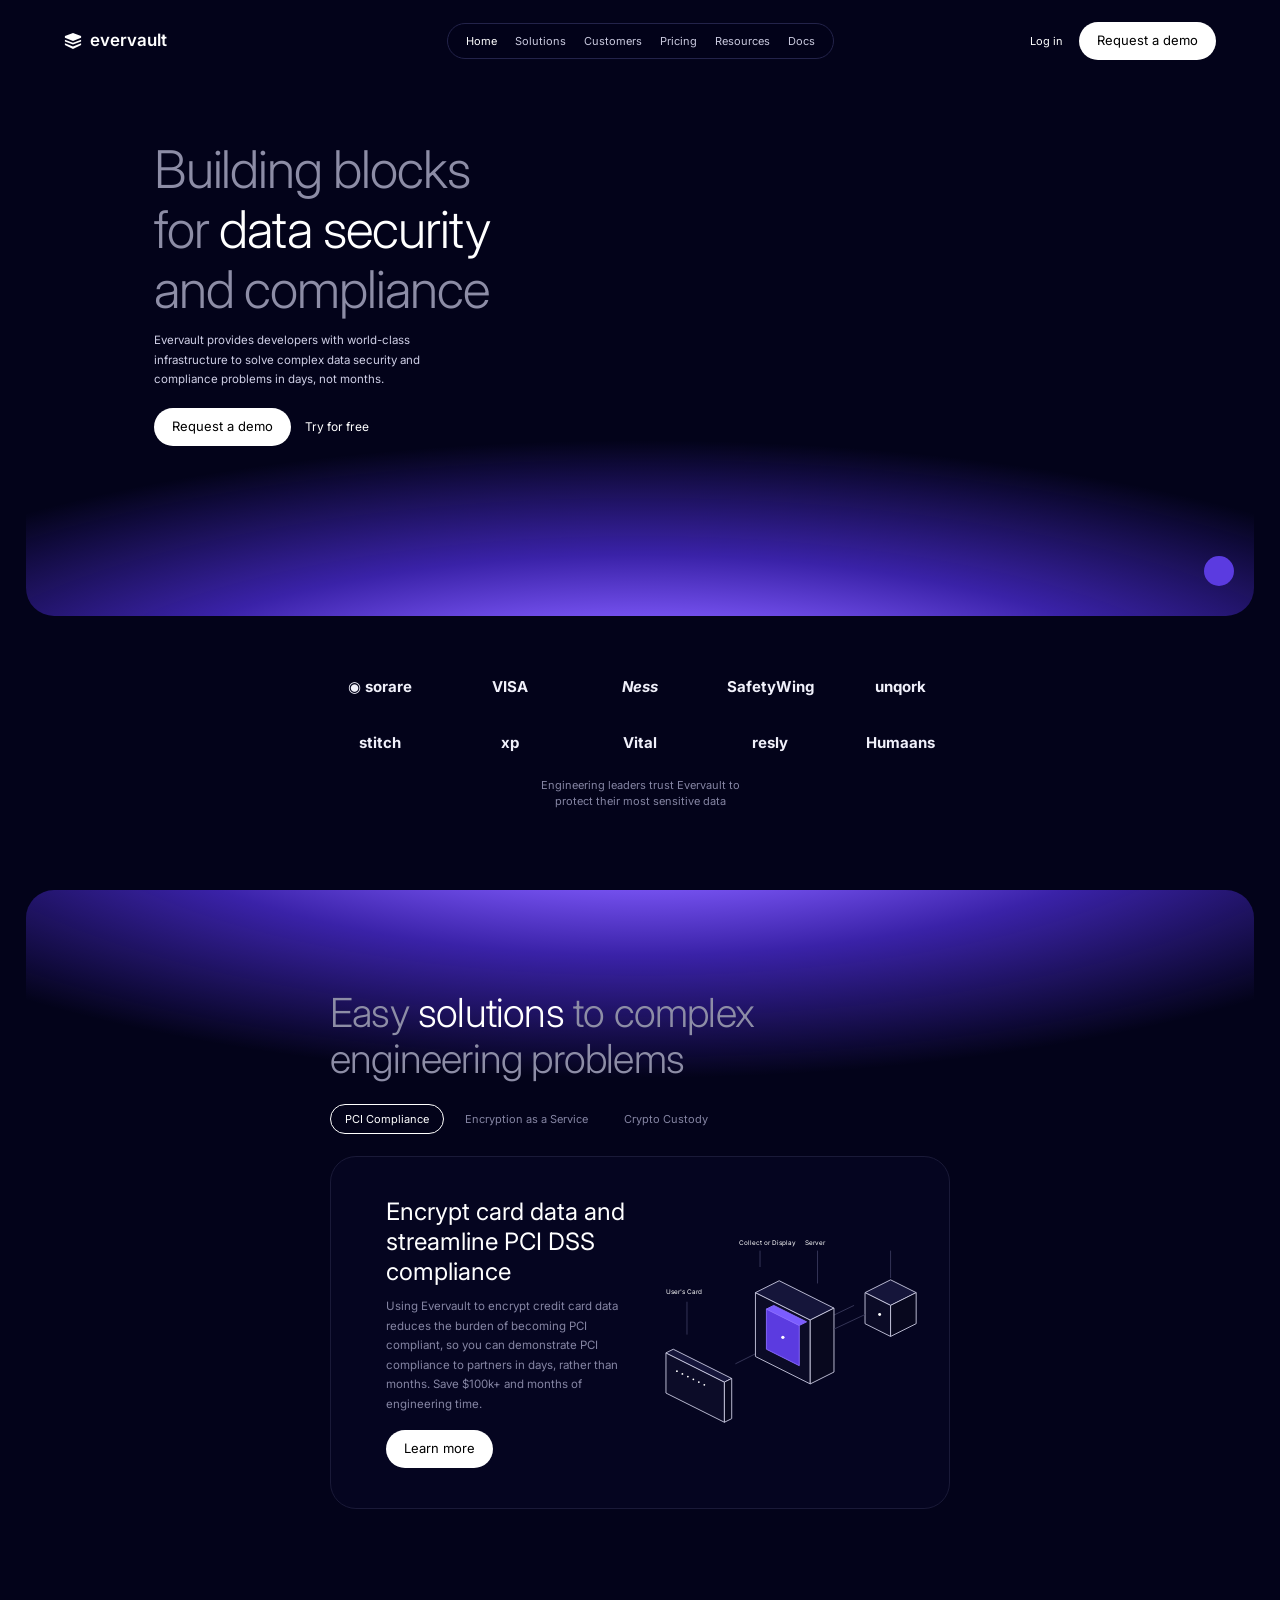
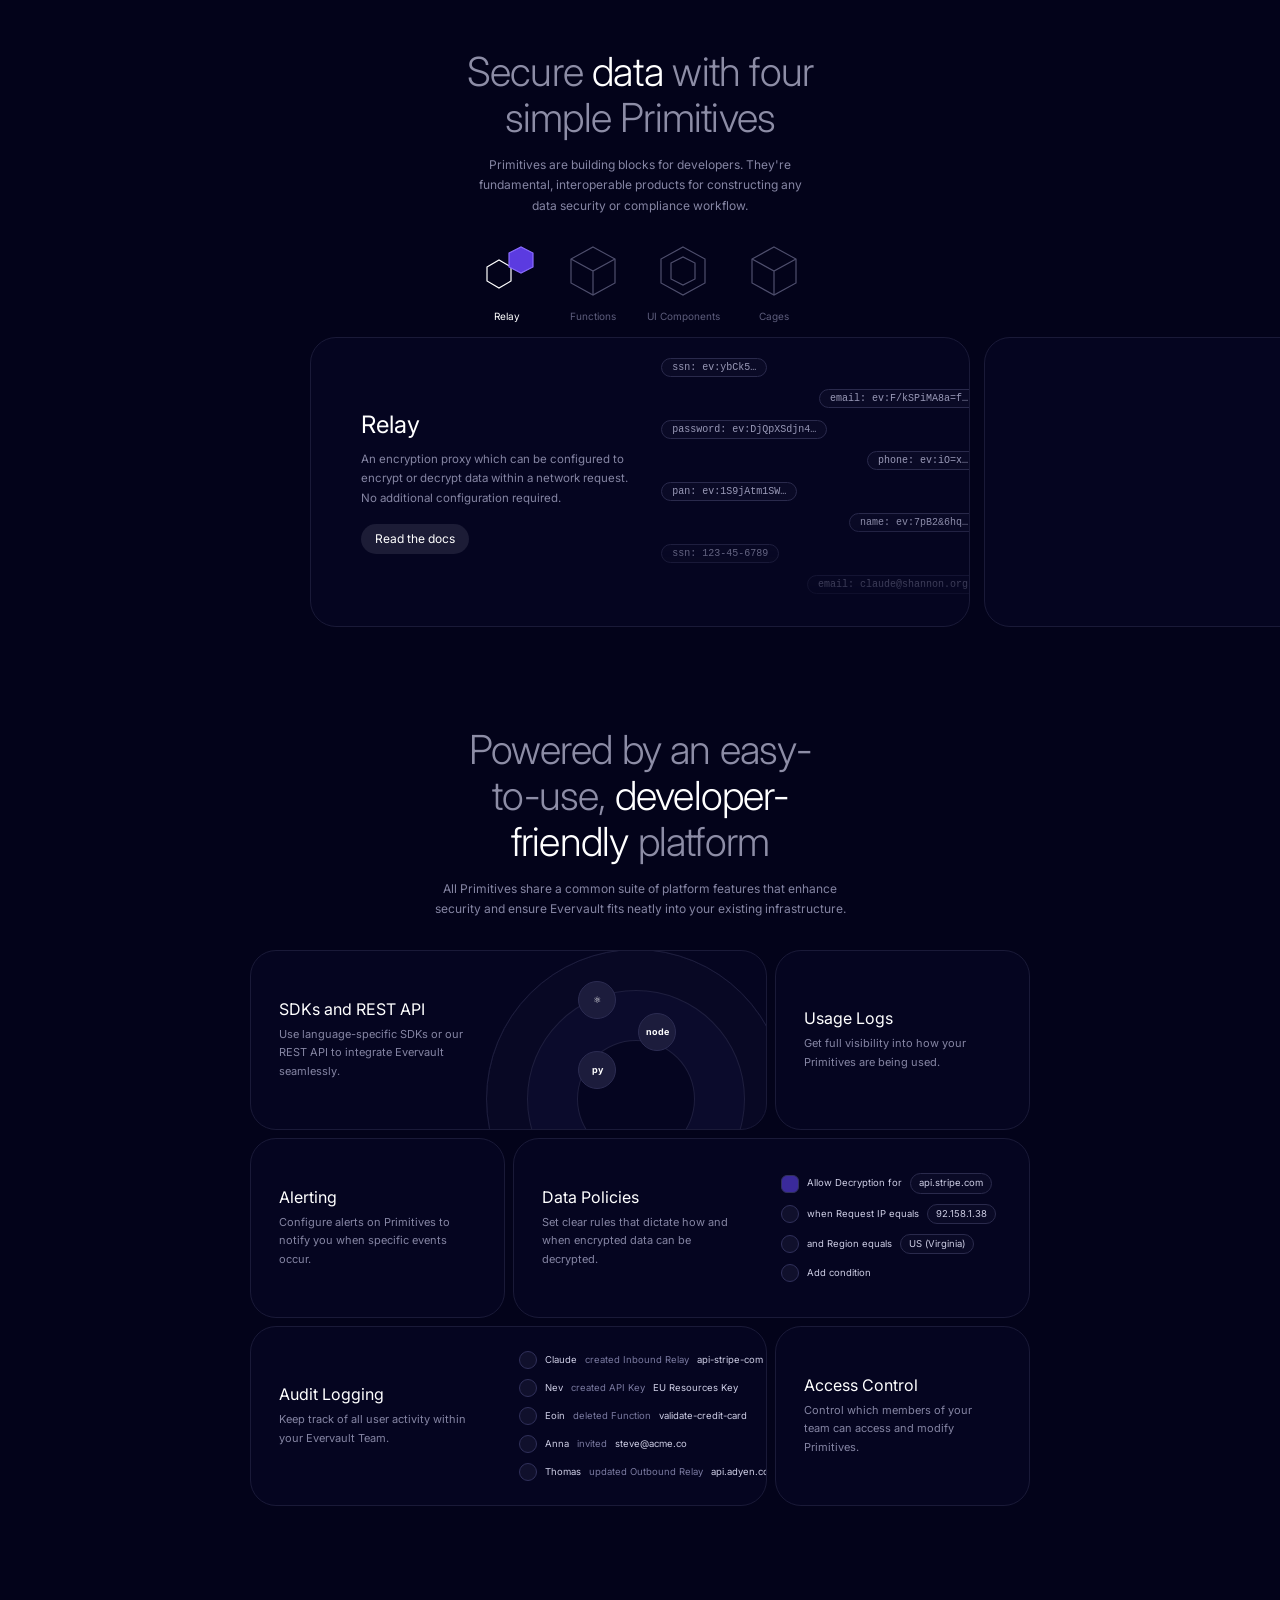
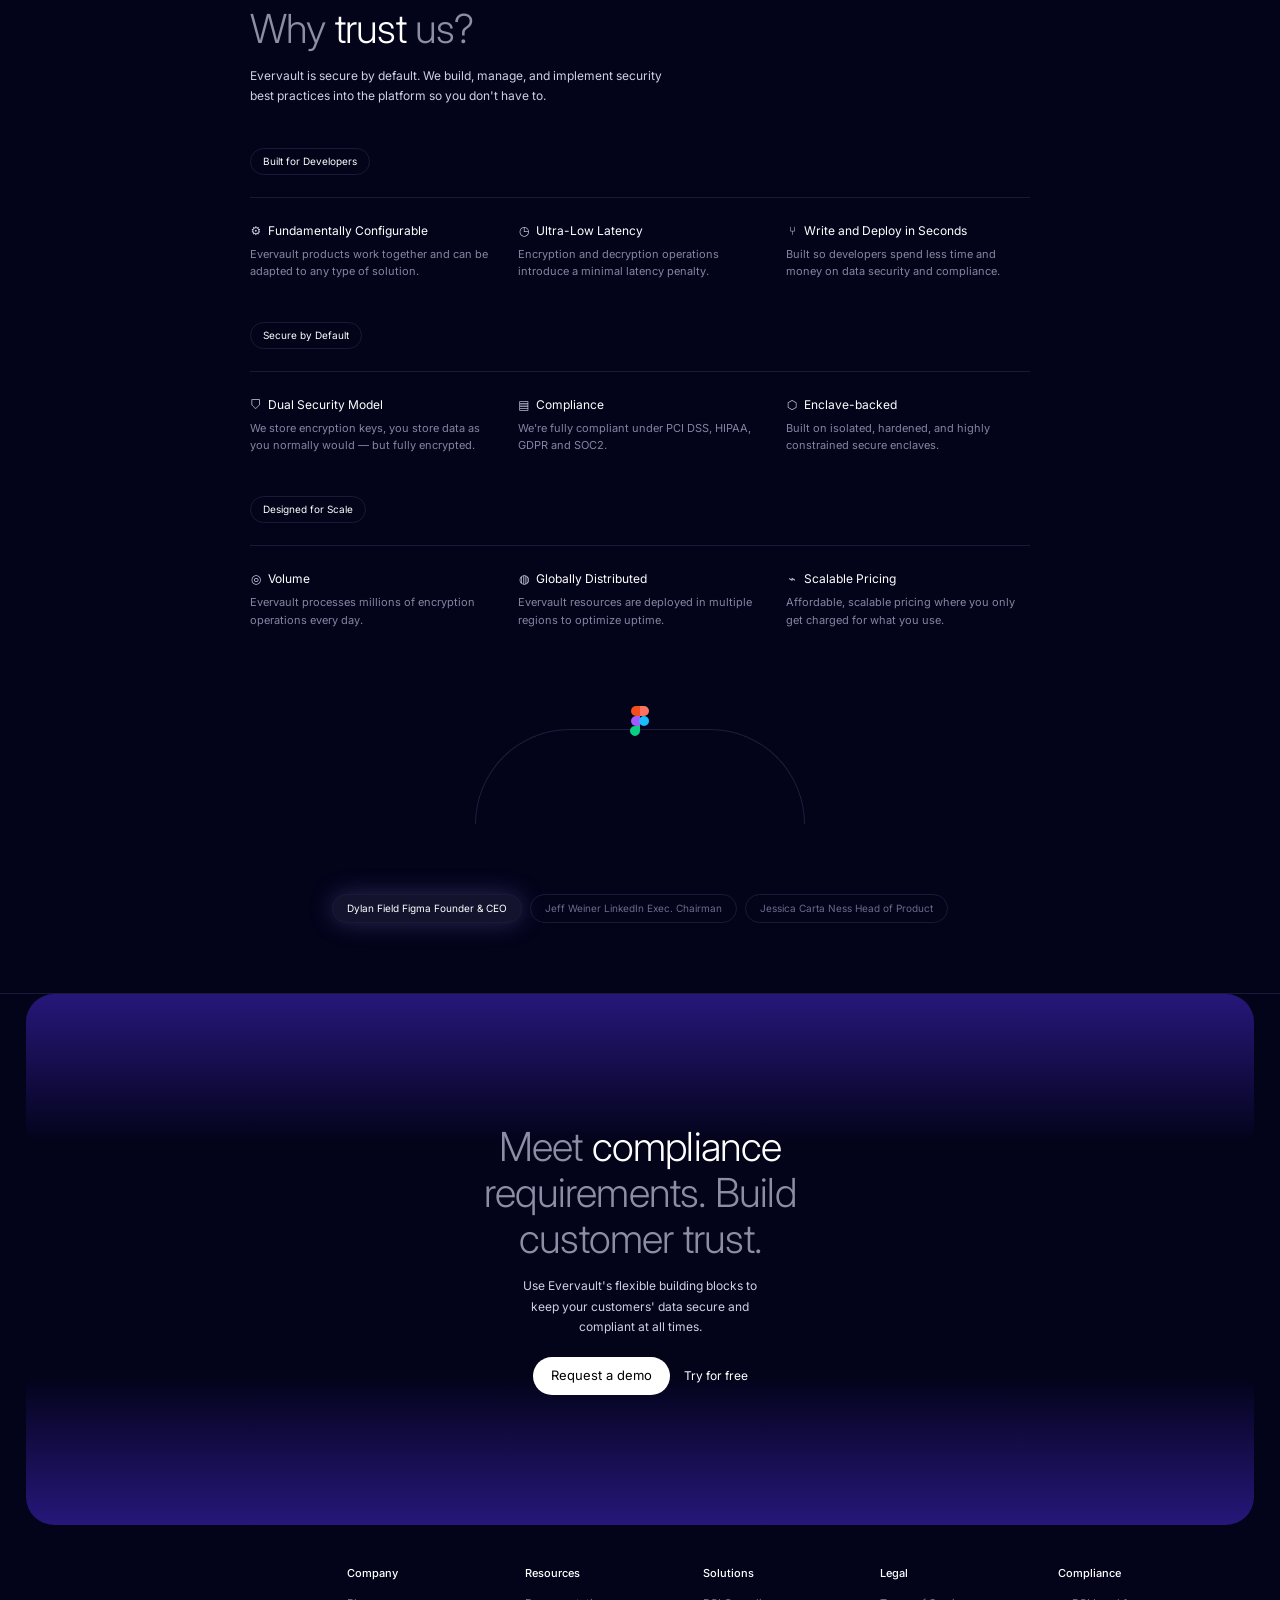
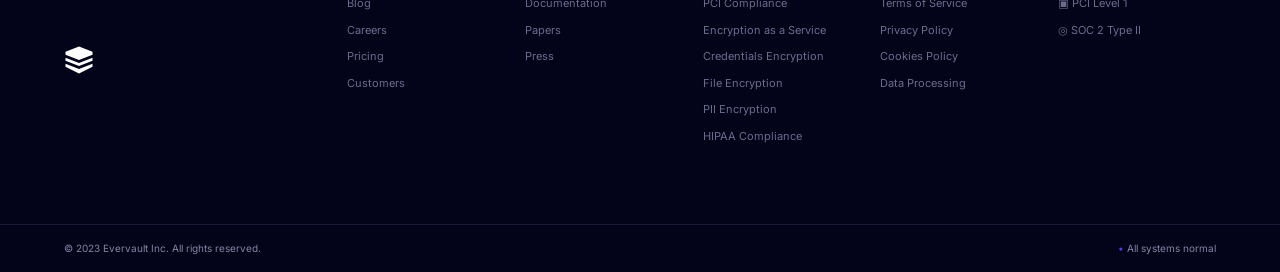
==== commit 8ceff4b4: "Add files via upload" ====
--- a/index.html
+++ b/index.html
@@ -18,7 +18,7 @@
 </header>
 <main>
 <section id="hero">
-  <div><h1 class="big">Building blocks for <b>data security</b> and compliance</h1>
+  <div><h1 class="big">Building blocks<br>for <b>data security</b><br>and compliance</h1>
   <p class="lead">Evervault provides developers with world-class infrastructure to solve complex data security and compliance problems in days, not months.</p>
   <div class="btns"><a class="btn btn-white" href="#cta">Request a demo</a><a class="btn-ghost" style="font-size:12px" href="#cta">Try for free</a></div></div>
   <span class="chat" aria-hidden="true"></span>
@@ -27,7 +27,7 @@
   <ul><li>◉ sorare</li><li>VISA</li><li><em>Ness</em></li><li>SafetyWing</li><li>unqork</li><li>stitch</li><li>xp</li><li>Vital</li><li>resly</li><li>Humaans</li></ul>
   <p>Engineering leaders trust Evervault to protect their most sensitive data</p></section>
 <section id="solutions">
-  <h2 class="big">Easy <b>solutions</b> to complex engineering problems</h2>
+  <h2 class="big">Easy <b>solutions</b> to complex<br>engineering problems</h2>
   <div class="tabs"><button class="active" data-t="pci">PCI Compliance</button><button data-t="eaas">Encryption as a Service</button><button data-t="crypto">Crypto Custody</button></div>
   <article class="card split" style="padding:40px 20px 40px 55px">
     <div><h3 id="sol-title">Encrypt card data and streamline PCI DSS compliance</h3><p id="sol-text">Using Evervault to encrypt credit card data reduces the burden of becoming PCI compliant, so you can demonstrate PCI compliance to partners in days, rather than months. Save $100k+ and months of engineering time.</p><a class="btn btn-white" href="#">Learn more</a></div>
@@ -49,14 +49,14 @@
   </article>
 </section>
 <section id="primitives" class="block">
-  <h2 class="big">Secure <b>data</b> with four simple Primitives</h2>
+  <h2 class="big">Secure <b>data</b> with four<br>simple Primitives</h2>
   <p class="lead">Primitives are building blocks for developers. They're fundamental, interoperable products for constructing any data security or compliance workflow.</p>
   <div class="pills"><button data-p="Relay" class="active"><svg viewBox="0 0 64 56"><path d="M12 24l12-7 12 7v14l-12 7-12-7z"/><path class="fill" d="M34 10l12-6 12 6v14l-12 6-12-6z"/></svg>Relay</button><button data-p="Functions"><svg viewBox="0 0 64 56"><path d="M32 4l22 12v24L32 52 10 40V16z"/><path d="M10 16l22 12 22-12M32 28v24"/></svg>Functions</button><button data-p="UI Components"><svg viewBox="0 0 64 56"><path d="M32 4l22 12v24L32 52 10 40V16z"/><path d="M20 20l12-6 12 6v16l-12 6-12-6z"/></svg>UI Components</button><button data-p="Cages"><svg viewBox="0 0 64 56"><path d="M32 4l22 12v24L32 52 10 40V16z"/><path d="M32 28v24M10 16l22 12 22-12"/></svg>Cages</button></div>
-  <article class="card"><div><h3 id="prim-title">Relay</h3><p id="prim-text">An encryption proxy which can be configured to encrypt or decrypt data within a network request. No additional configuration required.</p><a class="btn btn-dark" href="#">Read the docs</a></div>
-  <div class="chips" aria-hidden="true"><span>ssn: ev:ybCk5…</span><span>email: ev:F/kSPiMA8a=f…</span><span>password: ev:DjQpXSdjn4…</span><span>phone: ev:iO=x…</span><span>pan: ev:1S9jAtm1SW…</span><span>name: ev:7pB2&6hq…</span><span>ssn: 123-45-6789</span><span>email: claude@shannon.org</span></div></article>
+  <div class="slider"><article class="card"><div><h3 id="prim-title">Relay</h3><p id="prim-text">An encryption proxy which can be configured to encrypt or decrypt data within a network request. No additional configuration required.</p><a class="btn btn-dark" href="#">Read the docs</a></div>
+  <div class="chips" aria-hidden="true"><span>ssn: ev:ybCk5…</span><span>email: ev:F/kSPiMA8a=f…</span><span>password: ev:DjQpXSdjn4…</span><span>phone: ev:iO=x…</span><span>pan: ev:1S9jAtm1SW…</span><span>name: ev:7pB2&6hq…</span><span>ssn: 123-45-6789</span><span>email: claude@shannon.org</span></div></article><div class="card peek" aria-hidden="true"></div></div>
 </section>
 <section id="platform" class="block wrap">
-  <h2 class="big">Powered by an easy-to-use, <b>developer-friendly</b> platform</h2>
+  <h2 class="big">Powered by an easy-<br>to-use, <b>developer-<br>friendly</b> platform</h2>
   <p class="lead">All Primitives share a common suite of platform features that enhance security and ensure Evervault fits neatly into your existing infrastructure.</p>
   <div class="grid">
     <article class="card wide"><div class="arcs"></div><span class="ico" style="right:150px;top:30px">⚛</span><span class="ico" style="right:90px;top:62px">node</span><span class="ico" style="right:150px;top:100px">py</span><div><h3>SDKs and REST API</h3><p>Use language-specific SDKs or our REST API to integrate Evervault seamlessly.</p></div></article>
@@ -72,18 +72,17 @@
 <section id="trust" class="block wrap">
   <h2 class="big">Why <b>trust</b> us?</h2>
   <p class="lead">Evervault is secure by default. We build, manage, and implement security best practices into the platform so you don't have to.</p>
-  <section class="group"><h3>Built for Developers</h3><div><article><h4>Fundamentally Configurable</h4><p>Evervault products work together and can be adapted to any type of solution.</p></article><article><h4>Ultra-Low Latency</h4><p>Encryption and decryption operations introduce a minimal latency penalty.</p></article><article><h4>Write and Deploy in Seconds</h4><p>Built so developers spend less time and money on data security and compliance.</p></article></div></section>
-  <section class="group"><h3>Secure by Default</h3><div><article><h4>Dual Security Model</h4><p>We store encryption keys, you store data as you normally would — but fully encrypted.</p></article><article><h4>Compliance</h4><p>We're fully compliant under PCI DSS, HIPAA, GDPR and SOC2.</p></article><article><h4>Enclave-backed</h4><p>Built on isolated, hardened, and highly constrained secure enclaves.</p></article></div></section>
-  <section class="group"><h3>Designed for Scale</h3><div><article><h4>Volume</h4><p>Evervault processes millions of encryption operations every day.</p></article><article><h4>Globally Distributed</h4><p>Evervault resources are deployed in multiple regions to optimize uptime.</p></article><article><h4>Scalable Pricing</h4><p>Affordable, scalable pricing where you only get charged for what you use.</p></article></div></section>
+  <section class="group"><h3>Built for Developers</h3><div><article><h4><i>⚙</i>Fundamentally Configurable</h4><p>Evervault products work together and can be adapted to any type of solution.</p></article><article><h4><i>◷</i>Ultra-Low Latency</h4><p>Encryption and decryption operations introduce a minimal latency penalty.</p></article><article><h4><i>⑂</i>Write and Deploy in Seconds</h4><p>Built so developers spend less time and money on data security and compliance.</p></article></div></section>
+  <section class="group"><h3>Secure by Default</h3><div><article><h4><i>⛉</i>Dual Security Model</h4><p>We store encryption keys, you store data as you normally would — but fully encrypted.</p></article><article><h4><i>▤</i>Compliance</h4><p>We're fully compliant under PCI DSS, HIPAA, GDPR and SOC2.</p></article><article><h4><i>⬡</i>Enclave-backed</h4><p>Built on isolated, hardened, and highly constrained secure enclaves.</p></article></div></section>
+  <section class="group"><h3>Designed for Scale</h3><div><article><h4><i>◎</i>Volume</h4><p>Evervault processes millions of encryption operations every day.</p></article><article><h4><i>◍</i>Globally Distributed</h4><p>Evervault resources are deployed in multiple regions to optimize uptime.</p></article><article><h4><i>⌁</i>Scalable Pricing</h4><p>Affordable, scalable pricing where you only get charged for what you use.</p></article></div></section>
 </section>
 <section id="testimonials" class="block">
   <h2 hidden>Testimonials</h2>
-  <div class="arc"><svg width="20" height="30" viewBox="0 0 20 30"><path d="M6 0h4v10H6a5 5 0 0 1 0-10z" fill="#f24e1e"/><path d="M10 0h4a5 5 0 0 1 0 10h-4z" fill="#ff7262"/><path d="M6 10h4v10H6a5 5 0 0 1 0-10z" fill="#a259ff"/><circle cx="14" cy="15" r="5" fill="#1abcfe"/><path d="M6 20h4v5a5 5 0 1 1-4-5z" fill="#0acf83"/></svg></div>
+  <div class="arc"><div id="q-logo"><svg width="20" height="30" viewBox="0 0 20 30"><path d="M6 0h4v10H6a5 5 0 0 1 0-10z" fill="#f24e1e"/><path d="M10 0h4a5 5 0 0 1 0 10h-4z" fill="#ff7262"/><path d="M6 10h4v10H6a5 5 0 0 1 0-10z" fill="#a259ff"/><circle cx="14" cy="15" r="5" fill="#1abcfe"/><path d="M6 20h4v5a5 5 0 1 1-4-5z" fill="#0acf83"/></svg></div></div>
   <ul><li><button class="active">Dylan Field Figma Founder &amp; CEO</button></li><li><button>Jeff Weiner LinkedIn Exec. Chairman</button></li><li><button>Jessica Carta Ness Head of Product</button></li></ul>
-  <p id="q-text">“Evervault makes data security simple for developers.”</p>
 </section>
 <section id="cta">
-  <h2 class="big">Meet <b>compliance</b> requirements. Build customer trust.</h2>
+  <h2 class="big">Meet <b>compliance</b><br>requirements. Build<br>customer trust.</h2>
   <p class="lead">Use Evervault's flexible building blocks to keep your customers' data secure and compliant at all times.</p>
   <div class="btns"><a class="btn btn-white" href="#">Request a demo</a><a class="btn-ghost" style="font-size:12px" href="#">Try for free</a></div>
 </section>
--- a/style.css
+++ b/style.css
@@ -11,19 +11,19 @@
 .btn-ghost:hover{opacity:.7}
 .btns{display:flex;gap:14px;align-items:center}
 /* header */
-.site-header{position:absolute;top:0;left:0;right:0;z-index:10;display:flex;align-items:center;justify-content:space-between;padding:22px 5vw}
+.site-header{position:absolute;top:0;left:0;right:0;z-index:10;display:grid;grid-template-columns:1fr auto 1fr;align-items:center;padding:22px 5vw}
 .logo{display:flex;align-items:center;gap:8px;font-weight:600;font-size:17px}
 .site-header nav ul{display:flex;gap:18px;padding:9px 18px;border:1px solid #23234a;border-radius:999px;font-size:11px;background:rgba(3,3,26,.6)}
 .site-header nav a{color:#c9c9de}.site-header nav a:hover,.site-header nav .on{color:#fff}
-.actions{display:flex;align-items:center;gap:16px;font-size:11px}
+.actions{display:flex;align-items:center;justify-content:flex-end;gap:16px;font-size:11px}
 /* headings */
 .big{font-weight:300;letter-spacing:-.02em;color:#8d8da6;line-height:1.15;font-size:clamp(28px,3.4vw,40px)}
 .big b{font-weight:300;color:#fff}
 .lead{color:#cfcfe6;font-size:12px;line-height:1.7;max-width:420px;margin:14px 0 20px}
 /* hero */
 #hero{position:relative;margin:0 2vw;border-radius:0 0 28px 28px;min-height:600px;display:flex;align-items:center;padding:140px 10vw 170px;
-background:radial-gradient(ellipse 90% 58% at 50% 112%,#fff 0,#d8ccff 6%,#6a45f0 24%,#2b1a8f 42%,transparent 72%),var(--bg)}
-#hero h1{font-size:clamp(36px,4.3vw,52px);max-width:400px}
+background:radial-gradient(ellipse 100% 62% at 50% 118%,#fff 0,#e3daff 9%,#7a55f5 27%,#3a22a8 45%,transparent 75%),var(--bg)}
+#hero h1{font-size:clamp(30px,4.3vw,52px);max-width:none}
 #hero .lead{font-size:11.5px;max-width:300px;margin:12px 0 18px}
 .chat{position:absolute;right:20px;bottom:30px;width:30px;height:30px;border-radius:50%;background:var(--purple)}
 /* customers */
@@ -32,7 +32,7 @@
 #customers p{color:var(--muted);font-size:11px;max-width:230px;margin:auto}
 /* solutions */
 #solutions{margin:40px 2vw 0;border-radius:28px 28px 0 0;padding:100px 20px 40px;
-background:radial-gradient(ellipse 90% 58% at 50% -12%,#fff 0,#d8ccff 6%,#6a45f0 24%,#2b1a8f 42%,transparent 72%),var(--bg)}
+background:radial-gradient(ellipse 100% 62% at 50% -18%,#fff 0,#e3daff 9%,#7a55f5 27%,#3a22a8 45%,transparent 75%),var(--bg)}
 #solutions>*{max-width:620px;margin-left:auto;margin-right:auto}
 .tabs{display:flex;gap:6px;flex-wrap:wrap;margin:22px auto;font-size:11px}
 .tabs button,.pills button{background:none;border:1px solid transparent;color:var(--muted);padding:6px 14px;border-radius:999px}
@@ -76,16 +76,14 @@
 .group h3{display:inline-block;font-weight:400;font-size:10px;padding:5px 12px;border:1px solid var(--line);border-radius:999px;margin-bottom:22px}
 .group>div{display:grid;grid-template-columns:repeat(3,1fr);gap:24px;border-top:1px solid var(--line);padding-top:24px}
 .group h4{display:flex;align-items:center;gap:6px;font-weight:400;font-size:12px;margin-bottom:6px}
-.group h4:before{content:"";width:9px;height:9px;border:1px solid #cfcfe6;border-radius:3px}
 .group p{color:var(--muted);font-size:11px;line-height:1.6}
 /* testimonials */
 #testimonials{text-align:center;border-bottom:1px solid var(--line);padding-bottom:70px}
-.arc{position:relative;width:270px;height:75px;margin:0 auto 75px;border:1px solid #1e1e3e;border-bottom:0;border-radius:135px 135px 0 0}
+.arc{position:relative;width:min(330px,80%);height:95px;margin:0 auto 70px;border-radius:165px 165px 0 0;border:1px solid #1e1e3e;border-bottom:0;border-radius:135px 135px 0 0}
 .arc svg{position:absolute;left:50%;top:-10px;transform:translateX(-50%)}
 #testimonials ul{display:flex;gap:8px;justify-content:center;flex-wrap:wrap}
 #testimonials button{background:none;border:1px solid var(--line);color:#6c6c8c;font-size:10px;padding:6px 14px;border-radius:999px}
 #testimonials button.active{color:#fff;background:#13132e;box-shadow:0 0 24px rgba(160,150,255,.25)}
-#q-text{font-size:11px;color:var(--muted);margin-top:22px;min-height:20px}
 /* cta */
 #cta{text-align:center;margin:0 2vw;border-radius:28px;padding:130px 20px;
 background:linear-gradient(180deg,#26177a 0,var(--bg) 28%,var(--bg) 72%,#26177a 100%)}
@@ -98,12 +96,24 @@
 .bottom{display:flex;justify-content:space-between;border-top:1px solid var(--line);padding:16px 5vw;font-size:10px;color:#8585a3}
 .bottom p+p:before{content:"• ";color:var(--purple)}
 .page{padding:140px 20px 80px;max-width:720px;margin:0 auto}.page p{color:#cfcfe6;margin-top:16px}
-@media(max-width:800px){
-.site-header{position:static;flex-wrap:wrap;gap:12px}.site-header nav{order:3;width:100%;overflow-x:auto}.site-header nav ul{width:max-content}
+@media(max-width:560px){
+.site-header{position:static}.site-header nav{order:3;width:100%;overflow-x:auto}.site-header nav ul{width:max-content}
 #hero{padding:60px 24px 120px;min-height:480px}
 #customers ul{grid-template-columns:repeat(2,1fr)}
-.card.split,#primitives .card,.grid,.group>div{grid-template-columns:1fr}
-#primitives .card{padding:30px;height:auto}.chips{display:none}
+.card.split,.grid,.group>div{grid-template-columns:1fr}
+.site-header{display:flex;flex-wrap:wrap;gap:12px}
 .grid .wide{grid-column:auto}.deco,.arcs,.ico{display:none}
 .cols{grid-template-columns:repeat(2,1fr)}
 }
+
+#primitives h2.big{max-width:11em;margin:0 auto}
+#platform h2.big{max-width:10em;margin:0 auto}
+#cta h2{max-width:9.6em}
+.slider{display:flex;gap:14px;width:max-content;margin-left:max(14px,calc(50% - 330px))}
+#primitives .slider .card{width:min(660px,86vw);max-width:none;flex:none;margin:0;height:290px;padding:0 0 0 50px;grid-template-columns:1fr 1.25fr}
+#primitives .slider .peek{padding:0}
+.group h4 i{font-style:normal;color:#cfcfe6;width:12px;text-align:center}
+#q-logo{position:absolute;left:50%;top:-14px;transform:translateX(-50%);font-weight:700;font-size:20px;white-space:nowrap;line-height:1}
+
+.actions a{white-space:nowrap}
+#primitives h2.big,#platform h2.big,#cta h2{max-width:none}
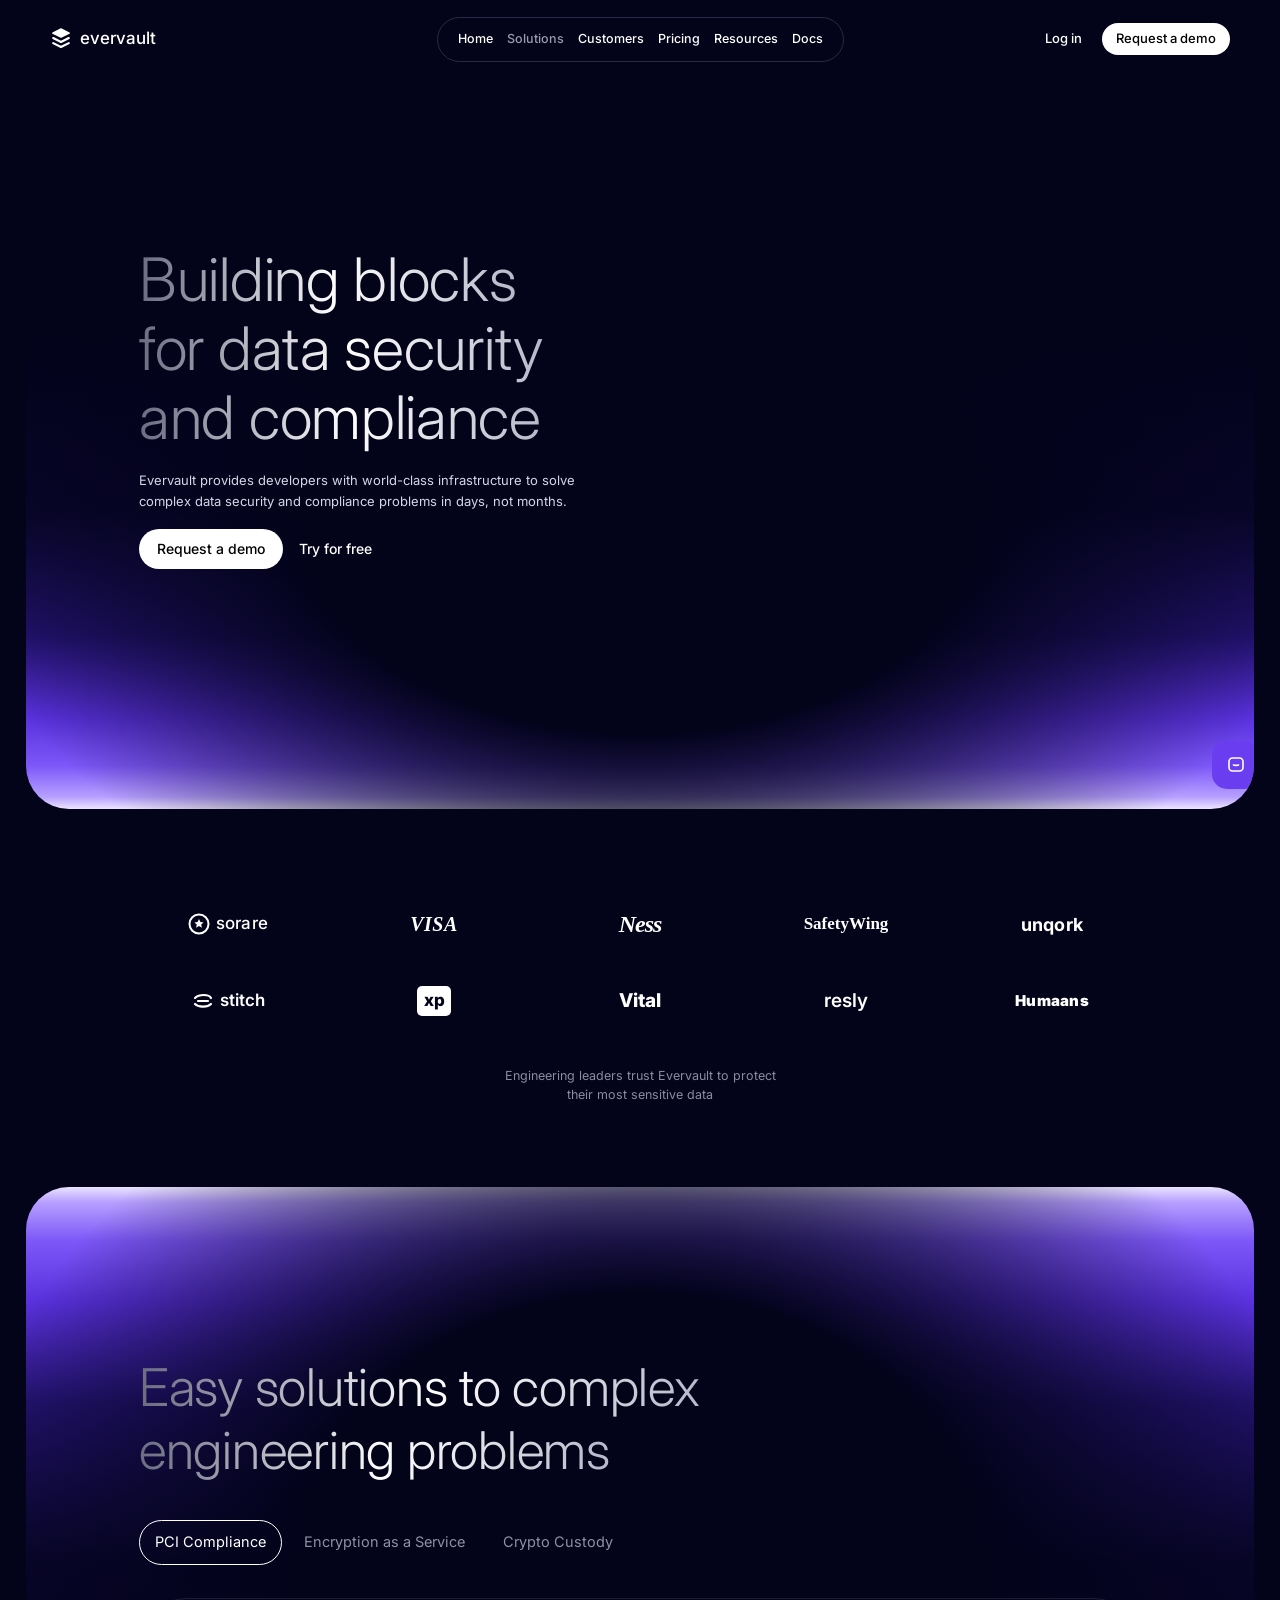
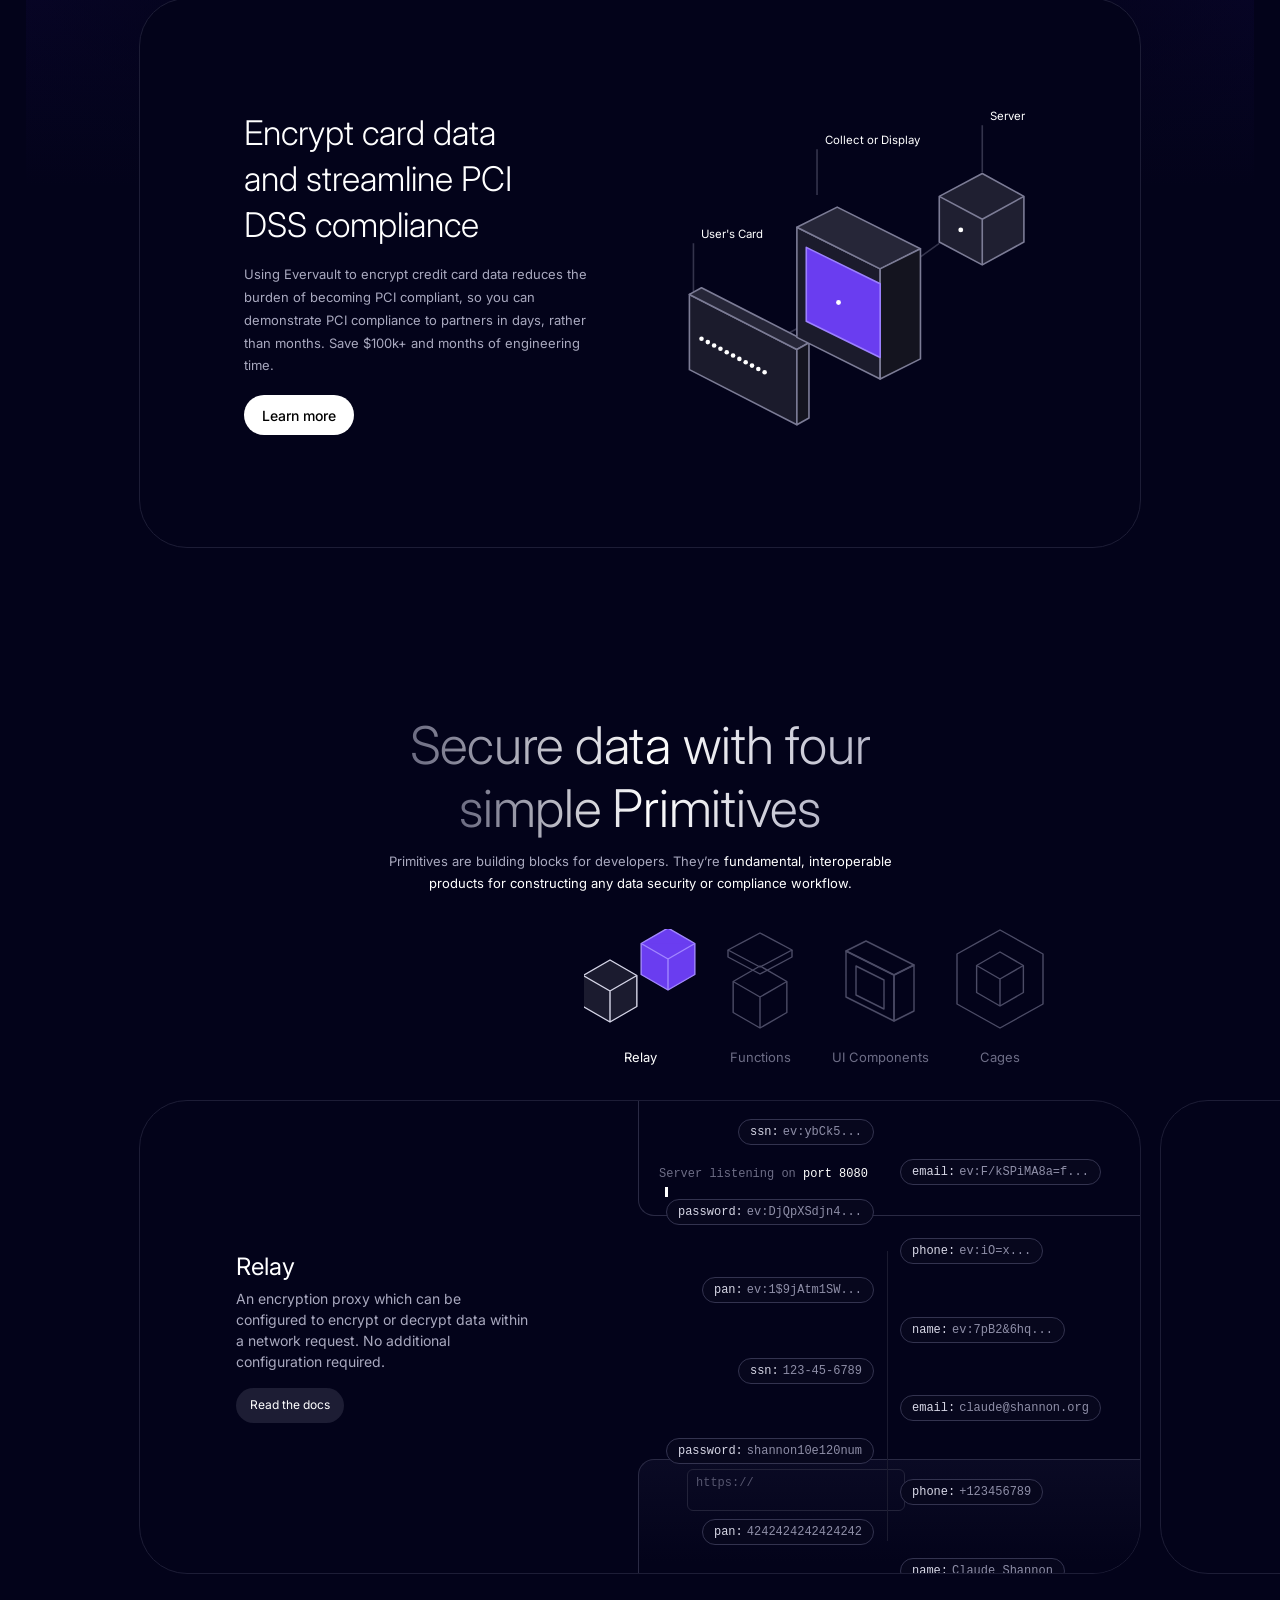
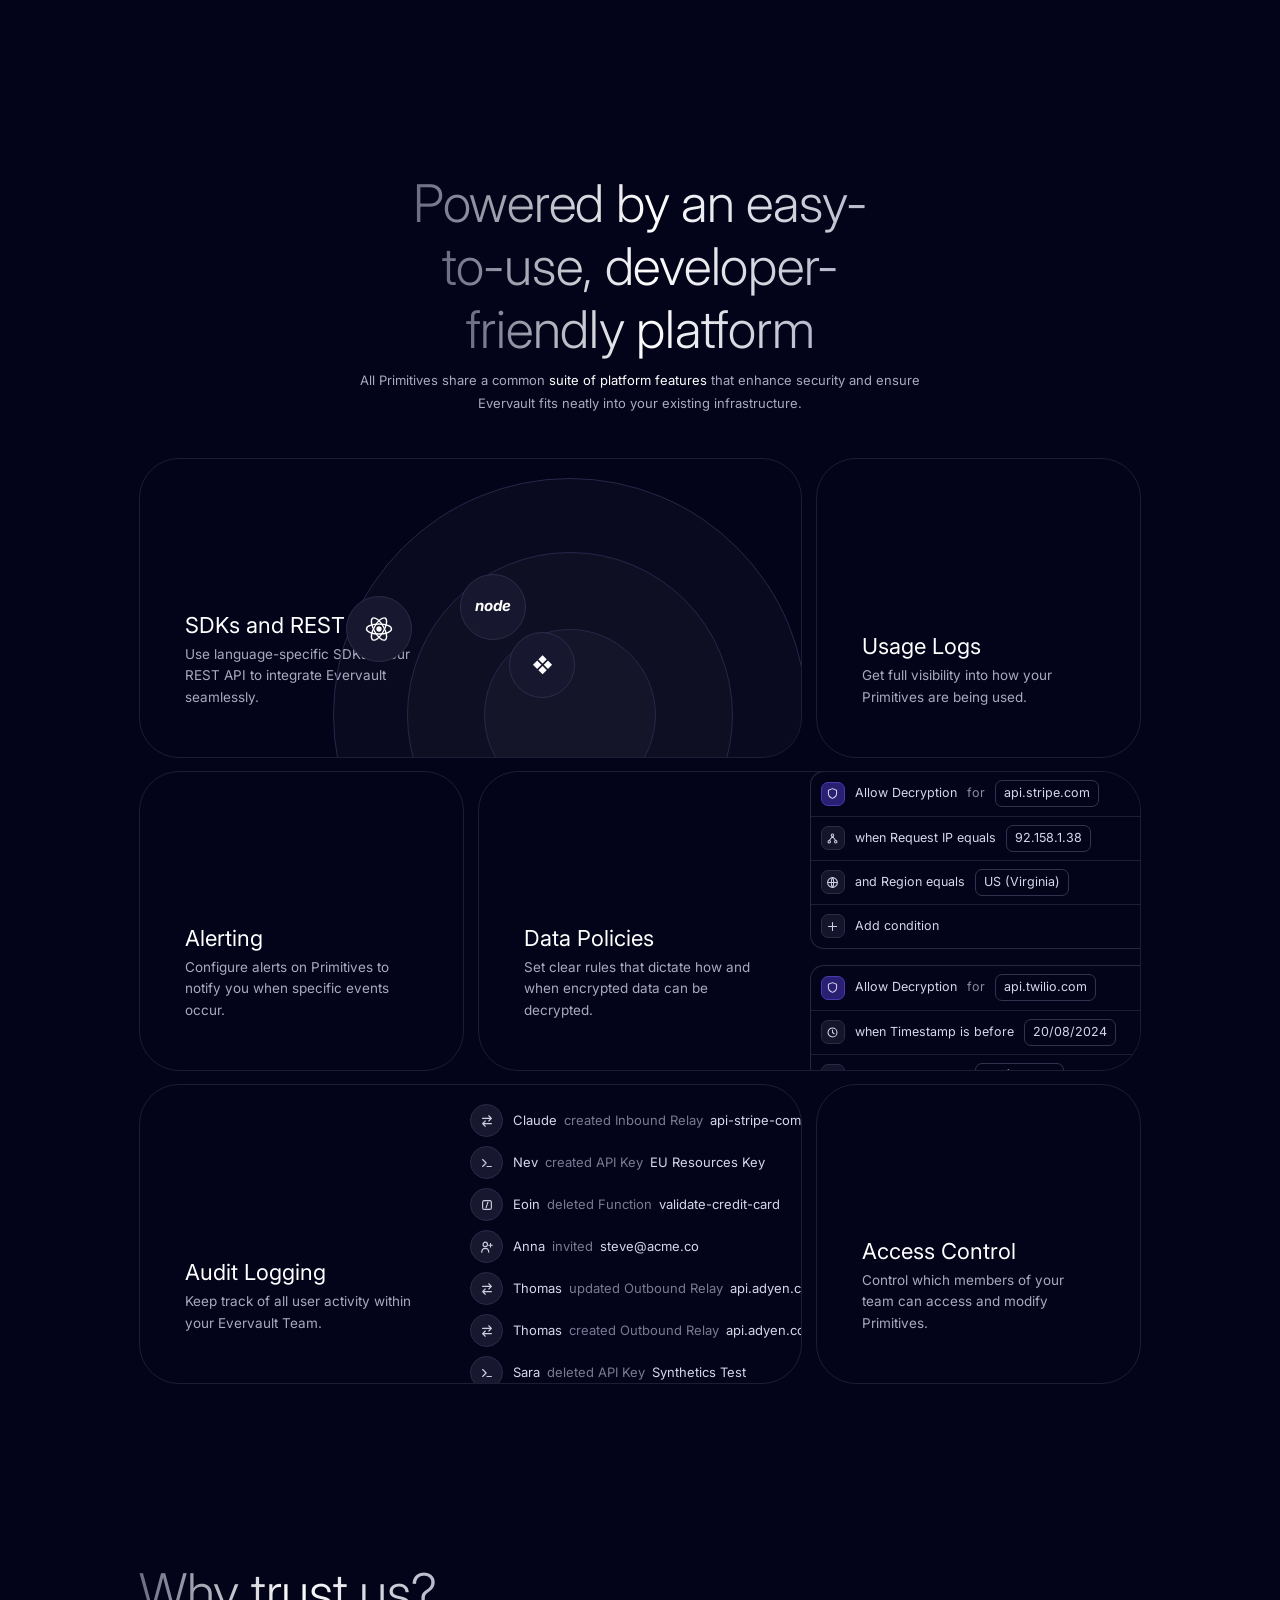
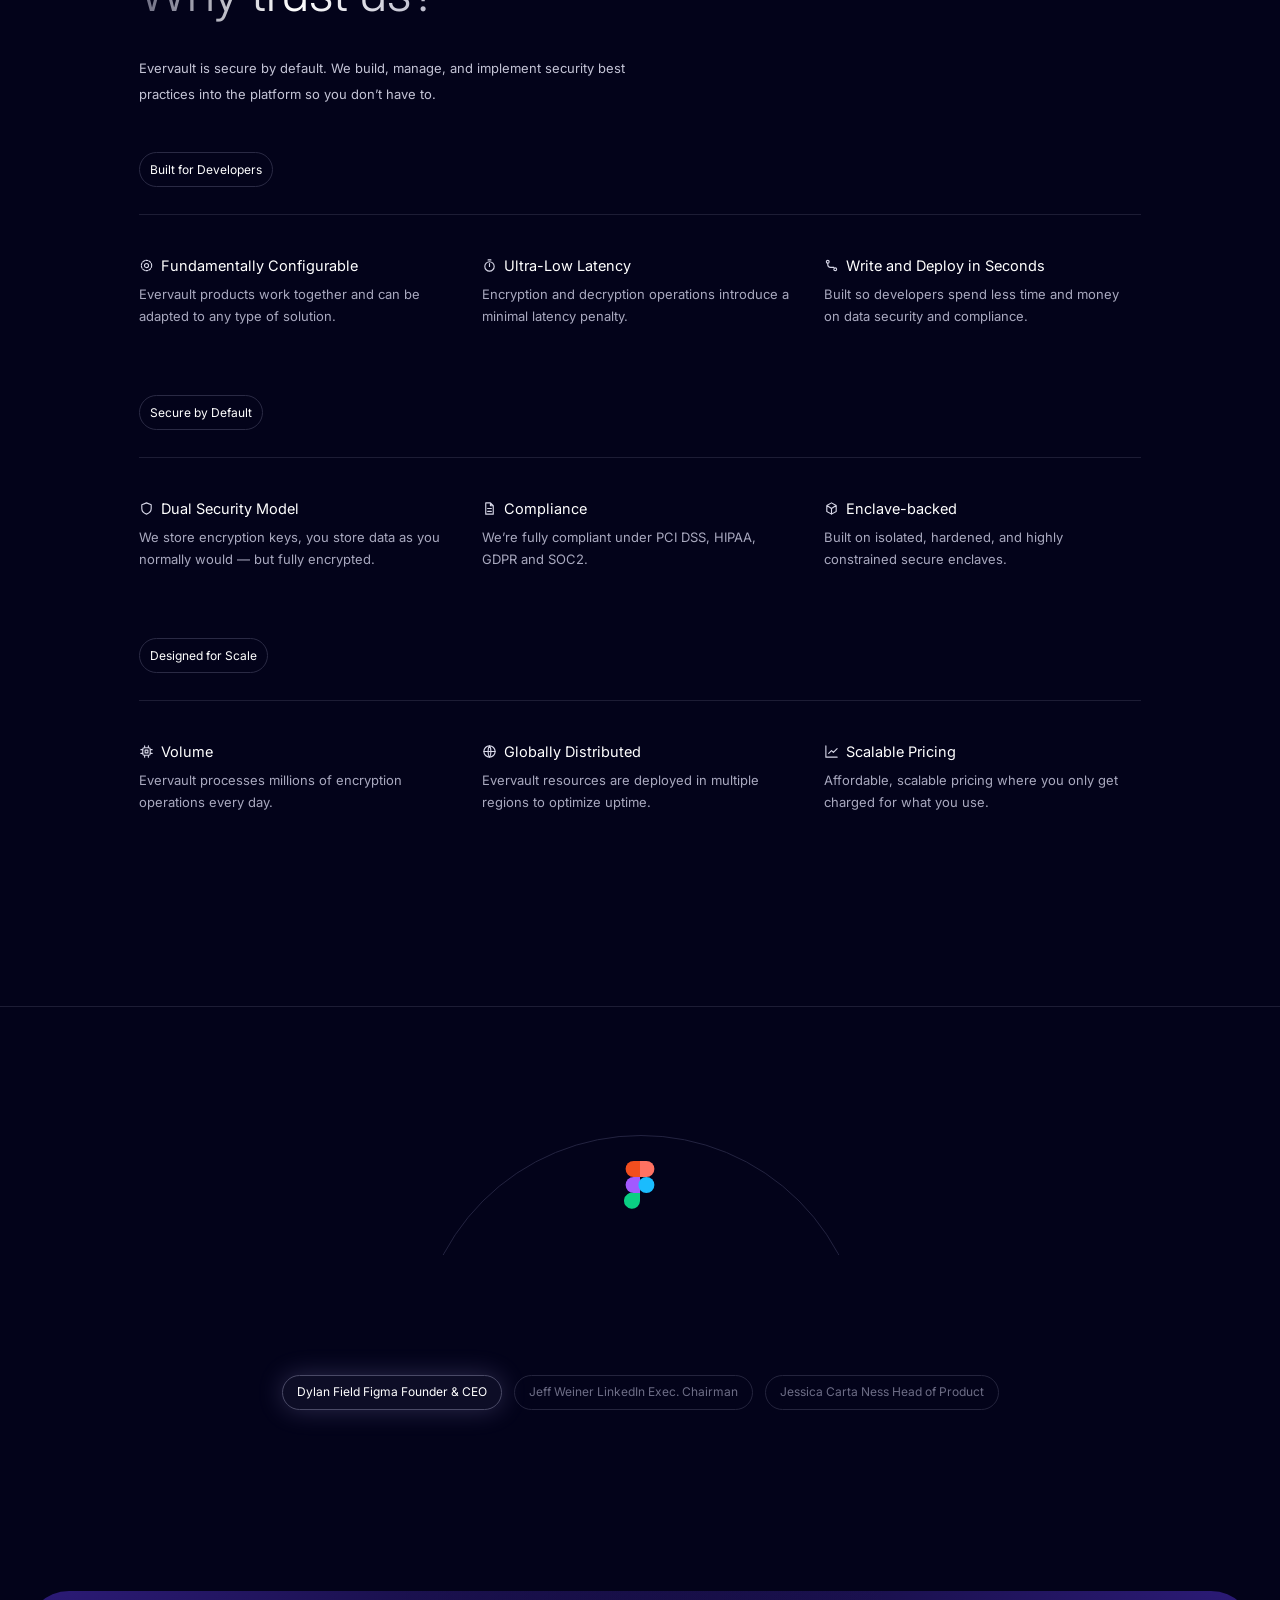
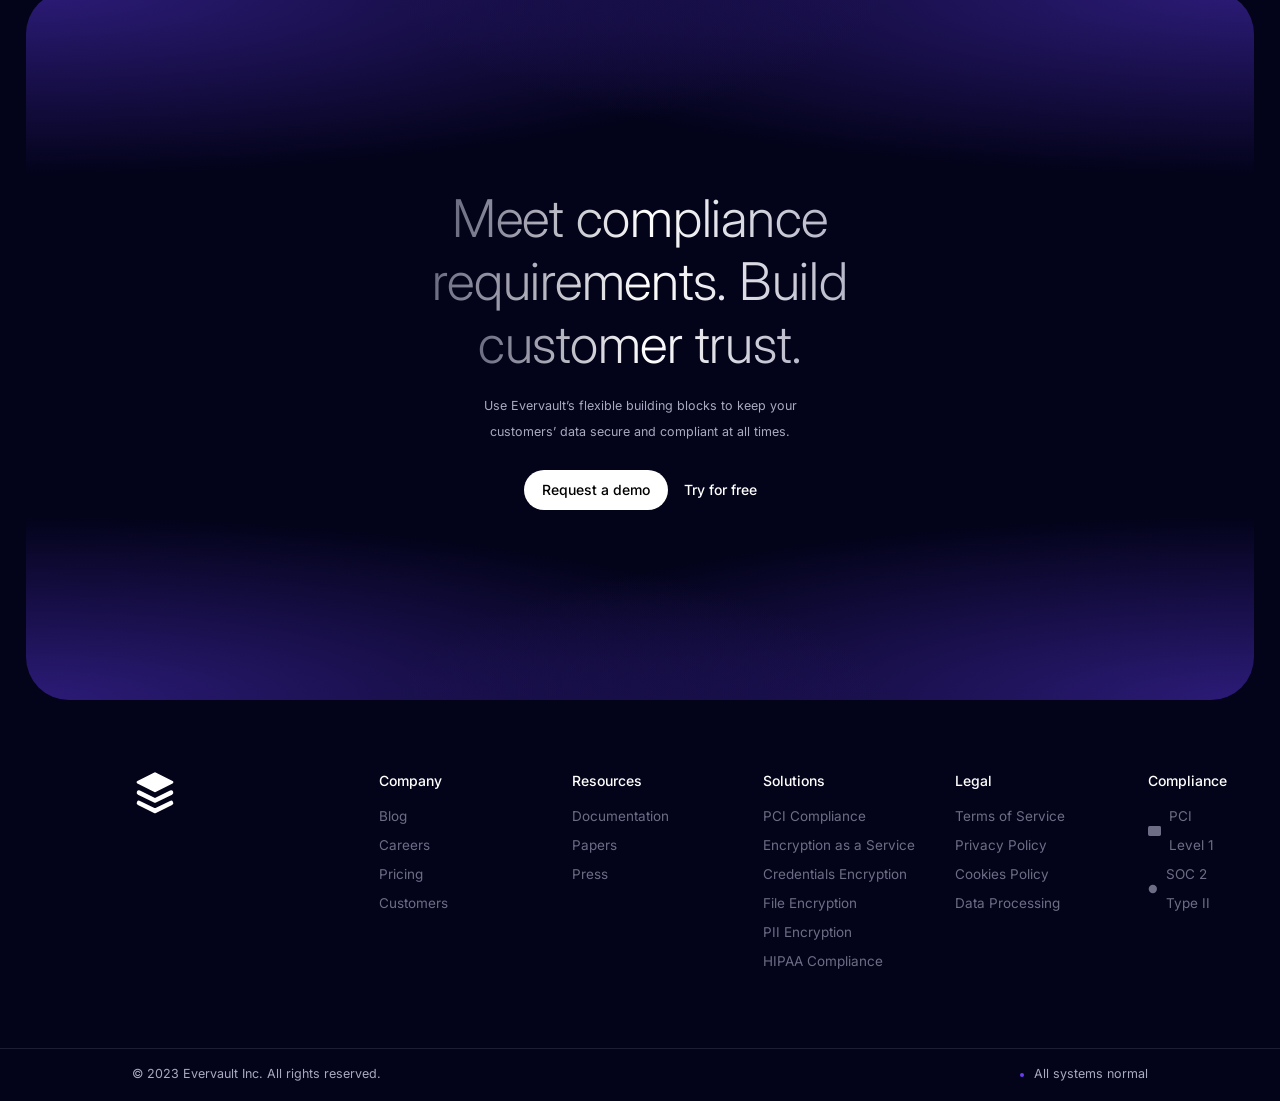
==== commit 5e92c280: "Add files via upload" ====
--- a/index.html
+++ b/index.html
@@ -4,100 +4,80 @@
 <meta charset="UTF-8">
 <meta name="viewport" content="width=device-width, initial-scale=1.0">
 <meta name="description" content="Evervault: building blocks for data security and compliance">
-<meta name="theme-color" content="#04041a">
+<meta name="theme-color" content="#03031a">
 <title>Evervault — Data Security</title>
-<link rel="preconnect" href="https://fonts.googleapis.com"><link href="https://fonts.googleapis.com/css2?family=Inter:wght@300;400;500;600;700&display=swap" rel="stylesheet"><link rel="stylesheet" href="style.css">
+<link rel="preconnect" href="https://fonts.googleapis.com"><link href="https://fonts.googleapis.com/css2?family=Inter:wght@300;400;500;600;700;800;900&display=swap" rel="stylesheet">
+<link rel="stylesheet" href="style.css">
 </head>
 <body>
-<header class="site-header">
-  <a class="logo" href="index.html"><svg width="18" height="18" viewBox="0 0 20 20" fill="#fff"><path d="M10 1 1 4.5v2L10 10l9-3.5v-2z"/><path d="M1 8.5v2L10 14l9-3.5v-2L10 12z"/><path d="M1 12.5v2L10 19l9-4.5v-2L10 16z"/></svg> evervault</a>
-  <nav aria-label="Main navigation"><ul>
-    <li><a class="on" href="index.html">Home</a></li><li><a href="#solutions">Solutions</a></li><li><a href="#customers">Customers</a></li><li><a href="#platform">Pricing</a></li><li><a href="#trust">Resources</a></li><li><a href="about.html">Docs</a></li>
-  </ul></nav>
-  <div class="actions"><a href="#">Log in</a><a class="btn btn-white" href="#cta">Request a demo</a></div>
+<header class="hd">
+  <a class="logo" href="index.html"><svg width="22" height="24" viewBox="0 0 24 26" fill="#fff" stroke="#fff" stroke-linejoin="round" stroke-linecap="round"><path stroke-width="1.5" d="M12 2 3 6.5l9 4.5 9-4.5z"/><path fill="none" stroke-width="2.4" d="M3.5 12 12 16.2 20.5 12M3.5 17.5 12 21.7l8.5-4.2"/></svg> evervault</a>
+  <nav aria-label="Main navigation"><ul><li><a href="index.html">Home</a></li><li><a class="d" href="#solutions">Solutions</a></li><li><a href="#customers">Customers</a></li><li><a href="#platform">Pricing</a></li><li><a href="#trust">Resources</a></li><li><a href="about.html">Docs</a></li></ul></nav>
+  <div class="act"><a href="#">Log in</a><a class="btn w" href="#cta">Request a demo</a></div>
 </header>
 <main>
-<section id="hero">
-  <div><h1 class="big">Building blocks<br>for <b>data security</b><br>and compliance</h1>
-  <p class="lead">Evervault provides developers with world-class infrastructure to solve complex data security and compliance problems in days, not months.</p>
-  <div class="btns"><a class="btn btn-white" href="#cta">Request a demo</a><a class="btn-ghost" style="font-size:12px" href="#cta">Try for free</a></div></div>
-  <span class="chat" aria-hidden="true"></span>
+<section class="hero"><div class="glow"></div>
+  <div class="c in"><h1 class="h"><span class="l">Building blocks</span><span class="l">for data security</span><span class="l">and compliance</span></h1>
+  <p>Evervault provides developers with world-class infrastructure to solve complex data security and compliance problems in days, not months.</p>
+  <div class="btns"><a class="btn w" href="#cta">Request a demo</a><a class="t" href="#cta">Try for free</a></div></div>
+  <span class="chat" aria-hidden="true"><svg width="20" height="20" viewBox="0 0 20 20" fill="none" stroke="#fff" stroke-width="1.6" stroke-linejoin="round"><rect x="3" y="3" width="14" height="13" rx="3.5"/><path d="M7 9.5c1 1.2 5 1.2 6 0"/></svg></span>
 </section>
-<section id="customers"><h2 hidden>Customers</h2>
-  <ul><li>◉ sorare</li><li>VISA</li><li><em>Ness</em></li><li>SafetyWing</li><li>unqork</li><li>stitch</li><li>xp</li><li>Vital</li><li>resly</li><li>Humaans</li></ul>
-  <p>Engineering leaders trust Evervault to protect their most sensitive data</p></section>
-<section id="solutions">
-  <h2 class="big">Easy <b>solutions</b> to complex<br>engineering problems</h2>
-  <div class="tabs"><button class="active" data-t="pci">PCI Compliance</button><button data-t="eaas">Encryption as a Service</button><button data-t="crypto">Crypto Custody</button></div>
-  <article class="card split" style="padding:40px 20px 40px 55px">
-    <div><h3 id="sol-title">Encrypt card data and streamline PCI DSS compliance</h3><p id="sol-text">Using Evervault to encrypt credit card data reduces the burden of becoming PCI compliant, so you can demonstrate PCI compliance to partners in days, rather than months. Save $100k+ and months of engineering time.</p><a class="btn btn-white" href="#">Learn more</a></div>
-    <figure aria-label="Card encryption diagram"><svg viewBox="10 28 300 212" fill="none" stroke="#c9c9e0" stroke-width="1" font-family="Inter" font-size="7">
-<g stroke="#3a3a5c"><path d="M45 100v36M125 62V44M188 80V44M268 74V44"/><path d="M98 168l32-16M178 128l50-24" stroke-dasharray="0"/></g>
-<g fill="#fff" stroke="none"><text x="22" y="92">User's Card</text><text x="102" y="38">Collect or Display</text><text x="174" y="38">Server</text></g>
-<!-- card -->
-<path d="M22 156l64 32v44l-64-32z" fill="#0c0c28"/><path d="M22 156l8-4 64 32-8 4z" fill="#15153a"/><path d="M86 188l8-4v44l-8 4z" fill="#08081e"/>
-<g fill="#fff" stroke="none"><circle cx="34" cy="176" r="1"/><circle cx="40" cy="179" r="1"/><circle cx="46" cy="182" r="1"/><circle cx="52" cy="185" r="1"/><circle cx="58" cy="188" r="1"/><circle cx="64" cy="191" r="1"/></g>
-<!-- tablet -->
-<path d="M120 90l60 30v70l-60-30z" fill="#0b0b26"/><path d="M120 90l26-13 60 30-26 13z" fill="#15153a"/><path d="M180 120l26-13v70l-26 13z" fill="#08081e"/>
-<path d="M132 108l36 18v44l-36-18z" fill="#5b3be0" stroke="#8a6cff"/><path d="M132 108l8-4 36 18-8 4z" fill="#7b5cff" stroke="#8a6cff"/>
-<circle cx="150" cy="139" r="1.8" fill="#fff" stroke="none"/>
-<!-- cube -->
-<path d="M240 90l28-14 28 14-28 14z" fill="#15153a"/><path d="M240 90l28 14v34l-28-14z" fill="#0b0b26"/><path d="M268 104l28-14v34l-28 14z" fill="#08081e"/>
-<circle cx="256" cy="114" r="1.6" fill="#fff" stroke="none"/>
-<path d="M206 130l34-16" stroke="#3a3a5c"/>
-</svg></figure>
-  </article>
+<section id="customers"><h2 hidden>Customers</h2><ul><li><svg width="22" height="22" viewBox="0 0 22 22"><circle cx="11" cy="11" r="9.5" fill="none" stroke="#fff" stroke-width="2"/><path fill="#fff" d="M11 6l1.4 3 3.2.4-2.4 2.2.7 3.2L11 13l-2.9 1.8.7-3.2-2.4-2.2 3.2-.4z"/></svg><span style="font-weight:500;letter-spacing:.2px">sorare</span></li>
+<li style="font:italic 800 20px Georgia,serif;letter-spacing:.5px">VISA</li>
+<li style="font:italic 800 24px Georgia,serif;letter-spacing:-1px">Ness</li>
+<li style="font:600 17px Georgia,serif">SafetyWing</li>
+<li style="font-weight:700;font-size:18px;letter-spacing:.3px">unqork</li>
+<li><svg width="22" height="18" viewBox="0 0 22 18" fill="none" stroke="#fff" stroke-width="2.2" stroke-linecap="round"><path d="M3 6c4-4 14-4 16 0M3 12c3 3 12 4 16 0M6 9h10"/></svg><span style="font-weight:600">stitch</span></li>
+<li><span style="background:#fff;color:#03031a;font-weight:800;font-size:17px;width:34px;height:30px;border-radius:5px;display:grid;place-items:center">xp</span></li>
+<li style="font-weight:800;font-size:19px">Vital</li>
+<li style="font-weight:600;font-size:19px">resly</li>
+<li style="font-weight:900;font-size:15px;letter-spacing:.3px">Humaans</li></ul><p>Engineering leaders trust Evervault to protect their most sensitive data</p></section>
+<section id="solutions"><div class="glow"></div>
+  <div class="c"><h2 class="h"><span class="l">Easy solutions to complex</span><span class="l">engineering problems</span></h2>
+  <div class="tabs"><button class="on" data-t="pci">PCI Compliance</button><button data-t="eaas">Encryption as a Service</button><button data-t="crypto">Crypto Custody</button></div>
+  <article class="card sol"><div><h3 id="st">Encrypt card data and streamline PCI DSS compliance</h3><p id="sp">Using Evervault to encrypt credit card data reduces the burden of becoming PCI compliant, so you can demonstrate PCI compliance to partners in days, rather than months. Save $100k+ and months of engineering time.</p><a class="btn w" href="#">Learn more</a></div><figure aria-label="Card encryption diagram"><svg viewBox="0 0 265 250" fill="none" stroke="#7c7c96" stroke-width="1.2" stroke-linejoin="round" font-family="Inter,sans-serif" font-size="8.5"><g transform="translate(-520,-115)">
+<g stroke="#34344c"><path d="M530 218v36M622 148v34M745 130v35M593 289l15-8M699 228l14-10"/></g>
+<g fill="#fff" stroke="none"><text x="536" y="214">User's Card</text><text x="628" y="144">Collect or Display</text><text x="751" y="126">Server</text></g>
+<polygon fill="#1b1b2c" points="527,256 607,297 607,353 527,312"/><polygon fill="#262638" points="527,256 536,251 616,292 607,297"/><polygon fill="#14141f" points="607,297 616,292 616,348 607,353"/>
+<g fill="#fff" stroke="none"><circle cx="536.0" cy="289.0" r="1.7"/><circle cx="540.7" cy="291.5" r="1.7"/><circle cx="545.4" cy="294.0" r="1.7"/><circle cx="550.1" cy="296.5" r="1.7"/><circle cx="554.8" cy="299.0" r="1.7"/><circle cx="559.5" cy="301.5" r="1.7"/><circle cx="564.2" cy="304.0" r="1.7"/><circle cx="568.9" cy="306.5" r="1.7"/><circle cx="573.6" cy="309.0" r="1.7"/><circle cx="578.3" cy="311.5" r="1.7"/><circle cx="583.0" cy="314.0" r="1.7"/></g>
+<polygon fill="#1b1b2c" points="607,206 669,237 669,319 607,288"/><polygon fill="#262638" points="607,206 637,191 699,222 669,237"/><polygon fill="#14141f" points="669,237 699,222 699,304 669,319"/>
+<polygon fill="#6a3df0" stroke="#9c80ff" points="614,221 669,248 669,303 614,276"/><circle cx="638" cy="262" r="1.8" fill="#fff" stroke="none"/>
+<polygon fill="#1f1f31" points="745,166 776,183 776,217 745,234 713,217 713,183"/><path d="M713 183l32 17 31-17M745 200v34"/><circle cx="729" cy="208" r="1.8" fill="#fff" stroke="none"/>
+</g></svg></figure></article></div>
 </section>
-<section id="primitives" class="block">
-  <h2 class="big">Secure <b>data</b> with four<br>simple Primitives</h2>
-  <p class="lead">Primitives are building blocks for developers. They're fundamental, interoperable products for constructing any data security or compliance workflow.</p>
-  <div class="pills"><button data-p="Relay" class="active"><svg viewBox="0 0 64 56"><path d="M12 24l12-7 12 7v14l-12 7-12-7z"/><path class="fill" d="M34 10l12-6 12 6v14l-12 6-12-6z"/></svg>Relay</button><button data-p="Functions"><svg viewBox="0 0 64 56"><path d="M32 4l22 12v24L32 52 10 40V16z"/><path d="M10 16l22 12 22-12M32 28v24"/></svg>Functions</button><button data-p="UI Components"><svg viewBox="0 0 64 56"><path d="M32 4l22 12v24L32 52 10 40V16z"/><path d="M20 20l12-6 12 6v16l-12 6-12-6z"/></svg>UI Components</button><button data-p="Cages"><svg viewBox="0 0 64 56"><path d="M32 4l22 12v24L32 52 10 40V16z"/><path d="M32 28v24M10 16l22 12 22-12"/></svg>Cages</button></div>
-  <div class="slider"><article class="card"><div><h3 id="prim-title">Relay</h3><p id="prim-text">An encryption proxy which can be configured to encrypt or decrypt data within a network request. No additional configuration required.</p><a class="btn btn-dark" href="#">Read the docs</a></div>
-  <div class="chips" aria-hidden="true"><span>ssn: ev:ybCk5…</span><span>email: ev:F/kSPiMA8a=f…</span><span>password: ev:DjQpXSdjn4…</span><span>phone: ev:iO=x…</span><span>pan: ev:1S9jAtm1SW…</span><span>name: ev:7pB2&6hq…</span><span>ssn: 123-45-6789</span><span>email: claude@shannon.org</span></div></article><div class="card peek" aria-hidden="true"></div></div>
+<section id="primitives" class="ctr"><h2 class="h"><span class="l">Secure data with four</span><span class="l">simple Primitives</span></h2>
+  <p class="lead">Primitives are building blocks for developers. They’re <b>fundamental, interoperable products for constructing any data security or compliance workflow.</b></p>
+  <div class="pills"><button data-p="Relay" class=on><svg viewBox="0 0 112 100"><polygon class="" fill="#1b1b2f" points="26,31 52.846,46.5 52.846,77.5 26,93 -0.846,77.5 -0.846,46.5"/><path class="" d="M-0.846 46.5L26 62L52.846 46.5M26 62V93"/><polygon class="f" points="84,-1 110.846,14.5 110.846,45.5 84,61 57.154,45.5 57.154,14.5"/><path class="f" d="M57.154 14.5L84 30L110.846 14.5M84 30V61"/></svg>Relay</button><button data-p="Functions"><svg viewBox="0 0 112 100"><polygon class="" points="56,37 82.846,52.5 82.846,83.5 56,99 29.154,83.5 29.154,52.5"/><path class="" d="M29.154 52.5L56 68L82.846 52.5M56 68V99"/><polygon class="f" points="56,4 88,21 56,38 24,21"/><path d="M24 21v7l32 17 32-17v-7"/></svg>Functions</button><button data-p="UI Components"><svg viewBox="0 0 112 100"><polygon points="22,22 70,46 70,92 22,68"/><polygon points="22,22 42,12 90,36 70,46"/><polygon points="70,46 90,36 90,82 70,92"/><polygon class="f" points="32,37 60,51 60,80 32,66"/></svg>UI Components</button><button data-p="Cages"><svg viewBox="0 0 112 100"><polygon points="56,1 99,25 99,75 56,99 13,75 13,25"/><polygon class="f" points="56,23 79.382,36.5 79.382,63.5 56,77 32.618,63.5 32.618,36.5"/><path class="f" d="M32.618 36.5L56 50L79.382 36.5M56 50V77"/></svg>Cages</button></div>
+  <div class="slider"><article class="card slide"><div class="tx"><h3 id="pt">Relay</h3><p id="pp">An encryption proxy which can be<br>configured to encrypt or decrypt data within<br>a network request. No additional<br>configuration required.</p><a class="btn g" href="#">Read the docs</a></div>
+  <div class="stage" aria-hidden="true"><div class="term">Server listening on <b>port 8080</b><i></i></div><div class="brw"></div><div class="vl"></div><span class="chip l" style="top:18px"><b>ssn:</b>ev:ybCk5...</span><span class="chip r" style="top:58px"><b>email:</b>ev:F/kSPiMA8a=f...</span><span class="chip l" style="top:98px"><b>password:</b>ev:DjQpXSdjn4...</span><span class="chip r" style="top:137px"><b>phone:</b>ev:iO=x...</span><span class="chip l" style="top:176px"><b>pan:</b>ev:1$9jAtm1SW...</span><span class="chip r" style="top:216px"><b>name:</b>ev:7pB2&amp;6hq...</span><span class="chip l" style="top:257px"><b>ssn:</b>123-45-6789</span><span class="chip r" style="top:294px"><b>email:</b>claude@shannon.org</span><span class="chip l" style="top:337px"><b>password:</b>shannon10e120num</span><span class="chip r" style="top:378px"><b>phone:</b>+123456789</span><span class="chip l" style="top:418px"><b>pan:</b>4242424242424242</span><span class="chip r" style="top:457px"><b>name:</b>Claude Shannon</span></div></article><article class="card slide" aria-hidden="true"></article></div>
 </section>
-<section id="platform" class="block wrap">
-  <h2 class="big">Powered by an easy-<br>to-use, <b>developer-<br>friendly</b> platform</h2>
-  <p class="lead">All Primitives share a common suite of platform features that enhance security and ensure Evervault fits neatly into your existing infrastructure.</p>
-  <div class="grid">
-    <article class="card wide"><div class="arcs"></div><span class="ico" style="right:150px;top:30px">⚛</span><span class="ico" style="right:90px;top:62px">node</span><span class="ico" style="right:150px;top:100px">py</span><div><h3>SDKs and REST API</h3><p>Use language-specific SDKs or our REST API to integrate Evervault seamlessly.</p></div></article>
-    <article class="card"><h3>Usage Logs</h3><p>Get full visibility into how your Primitives are being used.</p></article>
-    <article class="card"><h3>Alerting</h3><p>Configure alerts on Primitives to notify you when specific events occur.</p></article>
-    <article class="card wide"><div><h3>Data Policies</h3><p>Set clear rules that dictate how and when encrypted data can be decrypted.</p></div>
-      <div class="deco"><div><i class="sq"></i>Allow Decryption for <em>api.stripe.com</em></div><div><i></i>when Request IP equals <em>92.158.1.38</em></div><div><i></i>and Region equals <em>US (Virginia)</em></div><div><i></i>Add condition</div></div></article>
-    <article class="card wide"><div><h3>Audit Logging</h3><p>Keep track of all user activity within your Evervault Team.</p></div>
-      <div class="deco"><div><i></i>Claude <small>created Inbound Relay</small> api-stripe-com</div><div><i></i>Nev <small>created API Key</small> EU Resources Key</div><div><i></i>Eoin <small>deleted Function</small> validate-credit-card</div><div><i></i>Anna <small>invited</small> steve@acme.co</div><div><i></i>Thomas <small>updated Outbound Relay</small> api.adyen.co</div></div></article>
-    <article class="card"><h3>Access Control</h3><p>Control which members of your team can access and modify Primitives.</p></article>
-  </div>
+<section id="platform" class="c ctr"><h2 class="h"><span class="l">Powered by an easy-</span><span class="l">to-use, developer-</span><span class="l">friendly platform</span></h2>
+  <p class="lead">All Primitives share a common <b>suite of platform features</b> that enhance security and ensure Evervault fits neatly into your existing infrastructure.</p>
+  <div class="grid" style="text-align:left">
+  <article class="card wide"><div class="arcs"><i style="width:474px;height:474px"></i><i style="width:326px;height:326px"></i><i style="width:172px;height:172px"></i><span class="ico" style="left:239px;top:170px"><svg width="30" height="30" viewBox="-12 -12 24 24" fill="none" stroke="#fff" stroke-width="1.1"><ellipse rx="10" ry="4"/><ellipse rx="10" ry="4" transform="rotate(60)"/><ellipse rx="10" ry="4" transform="rotate(120)"/><circle r="1.6" fill="#fff"/></svg></span><span class="ico" style="left:353px;top:148px;font-size:15px;font-style:italic">node</span><span class="ico" style="left:402px;top:206px;font-size:20px">❖</span></div><h3>SDKs and REST API</h3><p>Use language-specific SDKs or our REST API to integrate Evervault seamlessly.</p></article>
+  <article class="card"><h3>Usage Logs</h3><p>Get full visibility into how your Primitives are being used.</p></article>
+  <article class="card"><h3>Alerting</h3><p>Configure alerts on Primitives to notify you when specific events occur.</p></article>
+  <article class="card wide"><div class="rules"><div class="rule" style="top:-1px"><div><span class="ib p"><svg viewBox="0 0 16 16"><path d="M8 2 3 4v4c0 3 2.2 5 5 6 2.8-1 5-3 5-6V4z"/></svg></span>Allow Decryption <small>for</small> <em>api.stripe.com</em></div><div><span class="ib "><svg viewBox="0 0 16 16"><circle cx="8" cy="4" r="1.5"/><circle cx="4" cy="12" r="1.5"/><circle cx="12" cy="12" r="1.5"/><path d="M8 5.5 4 10.5M8 5.5l4 5"/></svg></span>when Request IP equals <em>92.158.1.38</em></div><div><span class="ib "><svg viewBox="0 0 16 16"><circle cx="8" cy="8" r="6"/><path d="M2 8h12M8 2c2 2 2 10 0 12M8 2c-2 2-2 10 0 12"/></svg></span>and Region equals <em>US (Virginia)</em></div><div><span class="ib "><svg viewBox="0 0 16 16"><path d="M8 3v10M3 8h10"/></svg></span>Add condition</div></div><div class="rule" style="top:193px"><div><span class="ib p"><svg viewBox="0 0 16 16"><path d="M8 2 3 4v4c0 3 2.2 5 5 6 2.8-1 5-3 5-6V4z"/></svg></span>Allow Decryption <small>for</small> <em>api.twilio.com</em></div><div><span class="ib "><svg viewBox="0 0 16 16"><circle cx="8" cy="8" r="5.5"/><path d="M8 5v3l2 1.5"/></svg></span>when Timestamp is before <em>20/08/2024</em></div><div><span class="ib "><svg viewBox="0 0 16 16"><circle cx="8" cy="8" r="6"/><path d="M2 8h12M8 2c2 2 2 10 0 12M8 2c-2 2-2 10 0 12"/></svg></span>and Region equals <em>EU (Ireland)</em></div></div></div><h3>Data Policies</h3><p>Set clear rules that dictate how and when encrypted data can be decrypted.</p></article>
+  <article class="card wide"><div class="log"><div><span class="lg"><svg viewBox="0 0 16 16"><path d="M3 5h10M10 2l3 3-3 3M13 11H3M6 8l-3 3 3 3"/></svg></span><span>Claude</span><small>created Inbound Relay</small><span>api-stripe-com</span></div><div><span class="lg"><svg viewBox="0 0 16 16"><path d="M3 4l4 4-4 4M8 12h5"/></svg></span><span>Nev</span><small>created API Key</small><span>EU Resources Key</span></div><div><span class="lg"><svg viewBox="0 0 16 16"><rect x="3" y="3" width="10" height="10" rx="2"/><path d="M7 11l2-6"/></svg></span><span>Eoin</span><small>deleted Function</small><span>validate-credit-card</span></div><div><span class="lg"><svg viewBox="0 0 16 16"><circle cx="6" cy="5" r="2.5"/><path d="M2 14c0-3 2-4.5 4-4.5s4 1.5 4 4.5M12 4v4M10 6h4"/></svg></span><span>Anna</span><small>invited</small><span>steve@acme.co</span></div><div><span class="lg"><svg viewBox="0 0 16 16"><path d="M3 5h10M10 2l3 3-3 3M13 11H3M6 8l-3 3 3 3"/></svg></span><span>Thomas</span><small>updated Outbound Relay</small><span>api.adyen.co</span></div><div><span class="lg"><svg viewBox="0 0 16 16"><path d="M3 5h10M10 2l3 3-3 3M13 11H3M6 8l-3 3 3 3"/></svg></span><span>Thomas</span><small>created Outbound Relay</small><span>api.adyen.co</span></div><div><span class="lg"><svg viewBox="0 0 16 16"><path d="M3 4l4 4-4 4M8 12h5"/></svg></span><span>Sara</span><small>deleted API Key</small><span>Synthetics Test</span></div></div><h3>Audit Logging</h3><p>Keep track of all user activity within your Evervault Team.</p></article>
+  <article class="card"><h3>Access Control</h3><p>Control which members of your team can access and modify Primitives.</p></article></div>
 </section>
-<section id="trust" class="block wrap">
-  <h2 class="big">Why <b>trust</b> us?</h2>
-  <p class="lead">Evervault is secure by default. We build, manage, and implement security best practices into the platform so you don't have to.</p>
-  <section class="group"><h3>Built for Developers</h3><div><article><h4><i>⚙</i>Fundamentally Configurable</h4><p>Evervault products work together and can be adapted to any type of solution.</p></article><article><h4><i>◷</i>Ultra-Low Latency</h4><p>Encryption and decryption operations introduce a minimal latency penalty.</p></article><article><h4><i>⑂</i>Write and Deploy in Seconds</h4><p>Built so developers spend less time and money on data security and compliance.</p></article></div></section>
-  <section class="group"><h3>Secure by Default</h3><div><article><h4><i>⛉</i>Dual Security Model</h4><p>We store encryption keys, you store data as you normally would — but fully encrypted.</p></article><article><h4><i>▤</i>Compliance</h4><p>We're fully compliant under PCI DSS, HIPAA, GDPR and SOC2.</p></article><article><h4><i>⬡</i>Enclave-backed</h4><p>Built on isolated, hardened, and highly constrained secure enclaves.</p></article></div></section>
-  <section class="group"><h3>Designed for Scale</h3><div><article><h4><i>◎</i>Volume</h4><p>Evervault processes millions of encryption operations every day.</p></article><article><h4><i>◍</i>Globally Distributed</h4><p>Evervault resources are deployed in multiple regions to optimize uptime.</p></article><article><h4><i>⌁</i>Scalable Pricing</h4><p>Affordable, scalable pricing where you only get charged for what you use.</p></article></div></section>
+<section id="trust" class="c"><h2 class="h"><span class="l">Why trust us?</span></h2>
+  <p class="lead">Evervault is secure by default. We build, manage, and implement security best practices into the platform so you don’t have to.</p><section class="grp"><h4>Built for Developers</h4><div><article><h5><svg viewBox="0 0 16 16"><circle cx="8" cy="8" r="2.2"/><circle cx="8" cy="8" r="5.5" stroke-dasharray="2.2 1.3"/></svg>Fundamentally Configurable</h5><p>Evervault products work together and can be adapted to any type of solution.</p></article><article><h5><svg viewBox="0 0 16 16"><circle cx="8" cy="9" r="5"/><path d="M8 9V6M6.5 2h3"/></svg>Ultra-Low Latency</h5><p>Encryption and decryption operations introduce a minimal latency penalty.</p></article><article><h5><svg viewBox="0 0 16 16"><circle cx="4" cy="4" r="1.5"/><circle cx="12" cy="12" r="1.5"/><path d="M4 5.5v1.5a3 3 0 0 0 3 3h3.5"/></svg>Write and Deploy in Seconds</h5><p>Built so developers spend less time and money on data security and compliance.</p></article></div></section><section class="grp"><h4>Secure by Default</h4><div><article><h5><svg viewBox="0 0 16 16"><path d="M8 2 3 4v4c0 3 2.2 5 5 6 2.8-1 5-3 5-6V4z"/></svg>Dual Security Model</h5><p>We store encryption keys, you store data as you normally would — but fully encrypted.</p></article><article><h5><svg viewBox="0 0 16 16"><path d="M4 2h5l3 3v9H4zM9 2v3h3M6 8h4M6 11h4"/></svg>Compliance</h5><p>We’re fully compliant under PCI DSS, HIPAA, GDPR and SOC2.</p></article><article><h5><svg viewBox="0 0 16 16"><path d="M8 2l5 2.8v6.4L8 14l-5-2.8V4.8zM8 8l5-3.2M8 8 3 4.8M8 8v6"/></svg>Enclave-backed</h5><p>Built on isolated, hardened, and highly constrained secure enclaves.</p></article></div></section><section class="grp"><h4>Designed for Scale</h4><div><article><h5><svg viewBox="0 0 16 16"><rect x="4" y="4" width="8" height="8" rx="1.5"/><rect x="6.5" y="6.5" width="3" height="3"/><path d="M6 2v2M10 2v2M6 12v2M10 12v2M2 6h2M2 10h2M12 6h2M12 10h2"/></svg>Volume</h5><p>Evervault processes millions of encryption operations every day.</p></article><article><h5><svg viewBox="0 0 16 16"><circle cx="8" cy="8" r="6"/><path d="M2 8h12M8 2c2 2 2 10 0 12M8 2c-2 2-2 10 0 12"/></svg>Globally Distributed</h5><p>Evervault resources are deployed in multiple regions to optimize uptime.</p></article><article><h5><svg viewBox="0 0 16 16"><path d="M2 2v12h12M5 10l3-3 2 2 4-4"/></svg>Scalable Pricing</h5><p>Affordable, scalable pricing where you only get charged for what you use.</p></article></div></section></section>
+<section id="testimonials"><h2 hidden>Testimonials</h2>
+  <div class="arc"><div id="qlogo"><svg width="36" height="48" viewBox="0 0 20 30"><path d="M6 0h4v10H6a5 5 0 0 1 0-10z" fill="#f24e1e"/><path d="M10 0h4a5 5 0 0 1 0 10h-4z" fill="#ff7262"/><path d="M6 10h4v10H6a5 5 0 0 1 0-10z" fill="#a259ff"/><circle cx="14" cy="15" r="5" fill="#1abcfe"/><path d="M6 20h4v5a5 5 0 1 1-4-5z" fill="#0acf83"/></svg></div></div>
+  <ul><li><button class="on">Dylan Field Figma Founder &amp; CEO</button></li><li><button>Jeff Weiner LinkedIn Exec. Chairman</button></li><li><button>Jessica Carta Ness Head of Product</button></li></ul>
 </section>
-<section id="testimonials" class="block">
-  <h2 hidden>Testimonials</h2>
-  <div class="arc"><div id="q-logo"><svg width="20" height="30" viewBox="0 0 20 30"><path d="M6 0h4v10H6a5 5 0 0 1 0-10z" fill="#f24e1e"/><path d="M10 0h4a5 5 0 0 1 0 10h-4z" fill="#ff7262"/><path d="M6 10h4v10H6a5 5 0 0 1 0-10z" fill="#a259ff"/><circle cx="14" cy="15" r="5" fill="#1abcfe"/><path d="M6 20h4v5a5 5 0 1 1-4-5z" fill="#0acf83"/></svg></div></div>
-  <ul><li><button class="active">Dylan Field Figma Founder &amp; CEO</button></li><li><button>Jeff Weiner LinkedIn Exec. Chairman</button></li><li><button>Jessica Carta Ness Head of Product</button></li></ul>
-</section>
-<section id="cta">
-  <h2 class="big">Meet <b>compliance</b><br>requirements. Build<br>customer trust.</h2>
-  <p class="lead">Use Evervault's flexible building blocks to keep your customers' data secure and compliant at all times.</p>
-  <div class="btns"><a class="btn btn-white" href="#">Request a demo</a><a class="btn-ghost" style="font-size:12px" href="#">Try for free</a></div>
-</section>
+<section class="cta ctr" id="cta"><h2 class="h ctr"><span class="l">Meet compliance</span><span class="l">requirements. Build</span><span class="l">customer trust.</span></h2>
+  <p class="lead">Use Evervault’s flexible building blocks to keep your customers’ data secure and compliant at all times.</p>
+  <div class="btns"><a class="btn w" href="#">Request a demo</a><a class="t" href="#">Try for free</a></div></section>
 </main>
-<footer>
-  <div class="cols">
-    <a class="logo" href="index.html" aria-label="Evervault"><svg width="30" height="30" viewBox="0 0 20 20" fill="#fff"><path d="M10 1 1 4.5v2L10 10l9-3.5v-2z"/><path d="M1 8.5v2L10 14l9-3.5v-2L10 12z"/><path d="M1 12.5v2L10 19l9-4.5v-2L10 16z"/></svg></a>
-    <nav><h2>Company</h2><ul><li>Blog</li><li>Careers</li><li>Pricing</li><li>Customers</li></ul></nav>
-    <nav><h2>Resources</h2><ul><li>Documentation</li><li>Papers</li><li>Press</li></ul></nav>
-    <nav><h2>Solutions</h2><ul><li>PCI Compliance</li><li>Encryption as a Service</li><li>Credentials Encryption</li><li>File Encryption</li><li>PII Encryption</li><li>HIPAA Compliance</li></ul></nav>
-    <nav><h2>Legal</h2><ul><li>Terms of Service</li><li>Privacy Policy</li><li>Cookies Policy</li><li>Data Processing</li></ul></nav>
-    <nav><h2>Compliance</h2><ul><li>▣ PCI Level 1</li><li>◎ SOC 2 Type II</li></ul></nav>
-  </div>
-  <div class="bottom"><p>© 2023 Evervault Inc. All rights reserved.</p><p>All systems normal</p></div>
-</footer>
+<footer class="ft"><div class="cols"><a href="index.html" aria-label="Evervault"><svg width="46" height="49" viewBox="0 0 24 26" fill="#fff" stroke="#fff" stroke-linejoin="round" stroke-linecap="round"><path stroke-width="1.5" d="M12 2 3 6.5l9 4.5 9-4.5z"/><path fill="none" stroke-width="2.4" d="M3.5 12 12 16.2 20.5 12M3.5 17.5 12 21.7l8.5-4.2"/></svg></a>
+  <nav><h6>Company</h6><ul><li>Blog</li><li>Careers</li><li>Pricing</li><li>Customers</li></ul></nav>
+  <nav><h6>Resources</h6><ul><li>Documentation</li><li>Papers</li><li>Press</li></ul></nav>
+  <nav><h6>Solutions</h6><ul><li>PCI Compliance</li><li>Encryption as a Service</li><li>Credentials Encryption</li><li>File Encryption</li><li>PII Encryption</li><li>HIPAA Compliance</li></ul></nav>
+  <nav><h6>Legal</h6><ul><li>Terms of Service</li><li>Privacy Policy</li><li>Cookies Policy</li><li>Data Processing</li></ul></nav>
+  <nav><h6>Compliance</h6><ul><li><svg width="16" height="12" viewBox="0 0 16 12"><rect width="16" height="12" rx="2" fill="#6d6d86"/></svg>PCI Level 1</li><li><svg width="14" height="14" viewBox="0 0 14 14"><circle cx="7" cy="7" r="6" fill="#6d6d86"/></svg>SOC 2 Type II</li></ul></nav></div>
+  <div class="bot"><span>© 2023 Evervault Inc. All rights reserved.</span><span>All systems normal</span></div></footer>
 <script src="script.js"></script>
 </body>
 </html>
--- a/style.css
+++ b/style.css
@@ -1,119 +1,143 @@
-:root{--bg:#03031a;--line:#1a1a38;--card:#050520;--muted:#8585a3;--purple:#5b3be0}
+:root{--bg:#03031a;--line:#1d1d35;--mut:#8b8ba3;--hf:"Segoe UI","Segoe UI Variable Display",Selawik,Inter,system-ui,sans-serif}
 *{box-sizing:border-box;margin:0;padding:0}
-html{scroll-behavior:smooth}
-body{background:var(--bg);color:#fff;font-family:Inter,system-ui,"Segoe UI",Arial,sans-serif;line-height:1.5;-webkit-font-smoothing:antialiased}
-a{color:inherit;text-decoration:none}ul{list-style:none}button{font:inherit;color:inherit;cursor:pointer}
-svg{display:block}
-.wrap{max-width:820px;margin:0 auto;padding:0 20px}
-.btn{display:inline-block;padding:9px 18px;border-radius:999px;font-size:13px;transition:.2s}
-.btn-white{background:#fff;color:#000}.btn-white:hover{background:#ddd5ff}
-.btn-dark{background:#1c1c36;color:#fff;font-size:12px;padding:6px 14px}
-.btn-ghost:hover{opacity:.7}
-.btns{display:flex;gap:14px;align-items:center}
+html{background:var(--bg);scroll-behavior:smooth}
+body{background:var(--bg);color:#fff;font:14px/1.5 Inter,"Segoe UI",system-ui,sans-serif;-webkit-font-smoothing:antialiased;overflow-x:hidden}
+a{color:inherit;text-decoration:none}ul{list-style:none}button{font:inherit;color:inherit;cursor:pointer;background:none;border:0}svg{display:block}
+.c{width:min(1002px,100% - 40px);margin:0 auto}
+/* buttons */
+.btn{display:inline-flex;align-items:center;height:40px;padding:0 18px;border-radius:99px;font-size:14px;font-weight:500;transition:.2s}
+.btn.w{background:#fff;color:#000}.btn.w:hover{background:#e4dcff}
+.btn.g{background:#1d1d34;color:#fff;height:35px;font-size:12px;font-weight:400}
+.btns{display:flex;align-items:center;gap:16px}.btns .t{font-size:14px;font-weight:500}
 /* header */
-.site-header{position:absolute;top:0;left:0;right:0;z-index:10;display:grid;grid-template-columns:1fr auto 1fr;align-items:center;padding:22px 5vw}
-.logo{display:flex;align-items:center;gap:8px;font-weight:600;font-size:17px}
-.site-header nav ul{display:flex;gap:18px;padding:9px 18px;border:1px solid #23234a;border-radius:999px;font-size:11px;background:rgba(3,3,26,.6)}
-.site-header nav a{color:#c9c9de}.site-header nav a:hover,.site-header nav .on{color:#fff}
-.actions{display:flex;align-items:center;justify-content:flex-end;gap:16px;font-size:11px}
+.hd{position:absolute;top:0;left:0;right:0;height:78px;z-index:5;display:grid;grid-template-columns:1fr auto 1fr;align-items:center;padding:0 50px}
+.logo{display:flex;align-items:center;gap:8px;font-size:17px;font-weight:500}
+.hd nav ul{display:flex;gap:14px;height:45px;align-items:center;padding:0 20px;border:1px solid #2a2a46;border-radius:99px;font-size:12.5px;font-weight:500;background:rgba(3,3,26,.7)}
+.hd nav .d{color:#9a9ab2}
+.act{display:flex;justify-content:flex-end;align-items:center;gap:20px;font-size:13px;font-weight:500}
+.act .btn{height:32px;font-size:13px;padding:0 14px}
 /* headings */
-.big{font-weight:300;letter-spacing:-.02em;color:#8d8da6;line-height:1.15;font-size:clamp(28px,3.4vw,40px)}
-.big b{font-weight:300;color:#fff}
-.lead{color:#cfcfe6;font-size:12px;line-height:1.7;max-width:420px;margin:14px 0 20px}
-/* hero */
-#hero{position:relative;margin:0 2vw;border-radius:0 0 28px 28px;min-height:600px;display:flex;align-items:center;padding:140px 10vw 170px;
-background:radial-gradient(ellipse 100% 62% at 50% 118%,#fff 0,#e3daff 9%,#7a55f5 27%,#3a22a8 45%,transparent 75%),var(--bg)}
-#hero h1{font-size:clamp(30px,4.3vw,52px);max-width:none}
-#hero .lead{font-size:11.5px;max-width:300px;margin:12px 0 18px}
-.chat{position:absolute;right:20px;bottom:30px;width:30px;height:30px;border-radius:50%;background:var(--purple)}
+.h{font-family:var(--hf);font-weight:300;font-size:52px;line-height:63px;letter-spacing:-.005em}
+.h .l{display:block;width:fit-content;background:linear-gradient(90deg,#6b6b81 0,#fff 52%,#b8b8c9 100%);-webkit-background-clip:text;background-clip:text;color:transparent}
+.ctr{text-align:center}.ctr .l{margin:0 auto}
+.lead{font-size:13px;line-height:1.7;color:#a9a9bf;max-width:560px}
+.lead b{font-weight:400;color:#fff}.ctr .lead{margin:0 auto}
+/* glow */
+.glow{position:absolute;left:0;right:0;pointer-events:none}
+.glow::after{content:"";position:absolute;inset:0}
+.hero{position:relative;margin:0 26px;height:809px;border-radius:0 0 43px 43px;overflow:hidden}
+.hero .glow{bottom:0;height:480px;background:linear-gradient(0deg,#ebe4ff 0,#b6a0ff 2.5%,#7d57f8 9%,#5a31dd 19%,rgba(62,32,185,.55) 36%,rgba(30,14,100,.22) 62%,transparent 100%)}
+.hero .glow::after{background:radial-gradient(ellipse 56% 92% at 50% 40%,var(--bg) 48%,rgba(3,3,26,0) 100%)}
+.hero .in{position:relative;padding-top:245px}
+.hero h1{font-size:60px;line-height:69px}
+.hero p{margin:18px 0 16px;max-width:480px;font-size:13px;line-height:1.65;color:#d6d6e6}
+.chat{position:absolute;right:-6px;bottom:20px;width:48px;height:48px;border-radius:15px;background:#6a3df0;display:grid;place-items:center}
 /* customers */
-#customers{text-align:center;padding:60px 20px 40px}
-#customers ul{display:grid;grid-template-columns:repeat(5,1fr);gap:34px 10px;max-width:640px;margin:0 auto 22px;font-weight:700;font-size:15px;color:#f0f0fa}
-#customers p{color:var(--muted);font-size:11px;max-width:230px;margin:auto}
+#customers{padding:95px 0 82px;text-align:center}
+#customers ul{display:grid;grid-template-columns:repeat(5,206px);justify-content:center;row-gap:37px;align-items:center;font-size:17px;height:114px;margin-bottom:48px}
+#customers li{display:flex;align-items:center;justify-content:center;gap:6px;height:40px}
+#customers p{font-size:12.5px;line-height:1.55;color:#8b8ba3;max-width:290px;margin:0 auto}
 /* solutions */
-#solutions{margin:40px 2vw 0;border-radius:28px 28px 0 0;padding:100px 20px 40px;
-background:radial-gradient(ellipse 100% 62% at 50% -18%,#fff 0,#e3daff 9%,#7a55f5 27%,#3a22a8 45%,transparent 75%),var(--bg)}
-#solutions>*{max-width:620px;margin-left:auto;margin-right:auto}
-.tabs{display:flex;gap:6px;flex-wrap:wrap;margin:22px auto;font-size:11px}
-.tabs button,.pills button{background:none;border:1px solid transparent;color:var(--muted);padding:6px 14px;border-radius:999px}
-.tabs button.active{border-color:#fff;color:#fff}
-.card{border:1px solid var(--line);border-radius:26px;background:var(--card);padding:40px;overflow:hidden}
-.card.split{display:grid;grid-template-columns:1fr 1.1fr;gap:20px;align-items:center;min-height:320px}
-.card h3{font-weight:400;font-size:24px;line-height:1.25;margin-bottom:10px}
-.card p{color:var(--muted);font-size:11.5px;line-height:1.7;margin-bottom:16px}
-figure svg{width:100%;height:auto}
+#solutions{position:relative;margin:0 26px;border-radius:43px 43px 0 0;padding-top:169px;padding-bottom:1px;overflow:hidden}
+#solutions .glow{top:0;height:600px;background:linear-gradient(180deg,#ebe4ff 0,#b6a0ff 2.5%,#7d57f8 9%,#5a31dd 19%,rgba(62,32,185,.55) 36%,rgba(30,14,100,.22) 62%,transparent 100%)}
+#solutions .glow::after{background:radial-gradient(ellipse 56% 92% at 50% 62%,var(--bg) 48%,rgba(3,3,26,0) 100%)}
+#solutions .c{position:relative}
+.tabs{display:flex;gap:6px;margin:38px 0 33px}
+.tabs button{height:45px;padding:0 15px;border:1px solid transparent;border-radius:99px;font-size:14.5px;color:#8f8fa8}
+.tabs button.on{border-color:#fff;color:#fff}
+.card{position:relative;border:1px solid #1d1d36;border-radius:48px;background:var(--bg);overflow:hidden}
+.card h3{font-family:var(--hf);font-weight:300;font-size:34px;line-height:46px}
+.sol h3{max-width:300px}
+.card p{color:#a9a9bf}
+.sol{height:550px;padding:0 104px;display:grid;grid-template-columns:350px 1fr;gap:86px;align-items:center}
+.sol p{font-size:13px;line-height:1.75;margin:15px 0 18px}
+.sol svg{width:100%;height:auto}
 /* primitives */
-.block{padding-top:100px}
-#primitives{text-align:center;overflow:hidden}
-#primitives .lead{margin-left:auto;margin-right:auto;color:var(--muted);max-width:340px}
-.pills{display:flex;justify-content:center;gap:20px;margin:26px 0 12px}
-.pills button{display:flex;flex-direction:column;align-items:center;gap:10px;font-size:10px;padding:0;color:#6c6c8c;opacity:.85}
-.pills button.active{color:#fff;opacity:1}
-.pills svg{width:64px;height:56px;stroke:#5c5c7c;fill:none;stroke-width:1.2}
-.pills .active svg{stroke:#fff}.pills .active svg .fill{fill:var(--purple);stroke:#8a6cff}
-#primitives .card{max-width:620px;margin:0 auto;text-align:left;padding:0 0 0 70px;height:300px;display:grid;grid-template-columns:1fr 1.2fr;align-items:center}
-.chips{height:100%;padding:20px 0 0 30px;display:flex;flex-direction:column;gap:12px;font:10px "SF Mono",Menlo,monospace;color:#9a9ab8;-webkit-mask-image:linear-gradient(#000 60%,transparent);mask-image:linear-gradient(#000 60%,transparent)}
-.chips span{align-self:flex-start;border:1px solid #2a2a4c;background:#0a0a26;border-radius:999px;padding:3px 10px}
-.chips span:nth-child(even){align-self:flex-end;margin-right:-10px}
+#primitives{margin-top:165px;overflow:hidden;text-align:center}
+#primitives .lead{margin-top:10px;max-width:560px}
+.pills{display:flex;padding-left:calc(50% - 60px);margin:35px 0 33px}
+.pills button{width:120px;display:flex;flex-direction:column;align-items:center;gap:19px;font-size:13px;color:#6d6d86}
+.pills button.on{color:#fff}
+.pills svg{width:112px;height:100px;fill:none;stroke:#4c4c66;stroke-width:1.4;stroke-linejoin:round}
+.pills .on svg{stroke:#d6d6e8}.pills .on svg .f{fill:#6a3df0;stroke:#a287ff}
+.slider{display:flex;gap:19px;margin-left:max(20px,calc(50% - 501px));width:max-content}
+.slide{width:min(1002px,calc(100vw - 40px));height:474px;position:relative;text-align:left}
+.slide .tx{position:absolute;left:96px;top:0;bottom:0;width:335px;display:flex;flex-direction:column;justify-content:center}
+.slide h3{font-size:24px;line-height:30px;font-weight:400}
+.slide p{font-size:14px;line-height:1.5;margin:6px 0 16px;white-space:nowrap}
+.slide .btn{align-self:flex-start;padding:0 14px}
+.stage{position:absolute;right:0;top:0;bottom:0;width:502px;font:12px/1 "SF Mono",Menlo,Consolas,monospace}
+.chip{position:absolute;display:flex;gap:4px;align-items:center;height:26px;padding:0 11px;border:1px solid #33334f;border-radius:99px;background:#07071d;color:#8f8fa8;white-space:nowrap}
+.chip b{font-weight:400;color:#d7d7e6}
+.chip.l{right:266px}.chip.r{left:262px}
+.term{position:absolute;left:0;right:0;top:-1px;height:116px;border:1px solid #2a2a44;border-top:0;border-right:0;border-radius:0 0 0 16px;color:#6d6d86;padding:68px 0 0 20px}
+.term b{color:#fff;font-weight:400}.term i{display:block;width:3px;height:10px;background:#fff;margin:7px 0 0 6px}
+.brw{position:absolute;left:0;right:-1px;top:358px;bottom:-1px;border:1px solid #2a2a44;border-right:0;border-radius:16px 0 0 0;background:linear-gradient(#0a0a24,var(--bg) 90%)}
+.brw::before{content:"https://";position:absolute;left:48px;top:9px;width:200px;height:26px;padding:7px 8px;border:1px solid #23233a;border-radius:6px;color:#55556e}
+.vl{position:absolute;left:249px;top:150px;height:290px;width:1px;background:#1b1b30}
 /* platform */
-#platform{text-align:center}
-#platform .lead{margin-left:auto;margin-right:auto;color:var(--muted);max-width:440px}
-.grid{display:grid;grid-template-columns:repeat(3,1fr);gap:8px;text-align:left;margin-top:30px}
-.grid .card{position:relative;padding:28px;min-height:180px;display:flex;flex-direction:column;justify-content:center}
-.grid .card h3{font-size:16px;margin-bottom:6px}.grid .card p{margin:0;font-size:11px;max-width:200px}
+#platform{margin-top:198px}
+#platform .lead{margin-top:8px}
+.grid{display:grid;margin-top:44px}
+.grid{grid-template-columns:repeat(3,1fr);gap:13px 14px}
+.grid .card{height:300px;border-radius:40px;display:flex;flex-direction:column;justify-content:flex-end;padding:0 45px 48px}
 .grid .wide{grid-column:span 2}
-.deco{position:absolute;right:0;top:0;bottom:0;width:50%;display:flex;flex-direction:column;justify-content:center;gap:10px;padding:16px 0 16px 10px;font-size:9.5px;color:#cfcfe6;overflow:hidden}
-.deco div{display:flex;align-items:center;gap:8px;white-space:nowrap}
-.deco i{width:18px;height:18px;border-radius:50%;border:1px solid #30305a;background:#10102c;flex:none}
-.deco i.sq{border-radius:6px;background:#3a2a9a}
-.deco small{color:#7a7aa0;font-size:9.5px}
-.deco em{font-style:normal;border:1px solid #2a2a4c;border-radius:999px;padding:2px 8px;background:#0a0a26}
-.arcs{position:absolute;right:-20px;bottom:-120px;width:300px;height:300px;border-radius:50%;border:1px solid #1e1e3e;box-shadow:inset 0 0 0 40px #080824,inset 0 0 0 41px #1e1e3e,inset 0 0 0 90px #0b0b2c,inset 0 0 0 91px #1e1e3e}
-.ico{position:absolute;width:38px;height:38px;border-radius:50%;background:#1c1c3c;border:1px solid #2c2c52;display:grid;place-items:center;font-size:9px;font-weight:700}
+.grid h3{font-size:22px;line-height:28px;font-weight:400}
+.grid p{font-size:13.5px;line-height:1.6;max-width:235px;margin-top:5px}
+.arcs{position:absolute;inset:0;pointer-events:none}
+.arcs i{position:absolute;border-radius:50%;border:1px solid #27274a;background:rgba(255,255,255,.025);left:430px;top:256px;transform:translate(-50%,-50%)}
+.ico{position:absolute;width:66px;height:66px;margin:-33px 0 0 -33px;border-radius:50%;background:#171730;border:1px solid #2c2c4a;display:grid;place-items:center;font-size:13px;font-weight:700}
+.rules{position:absolute;left:331px;top:0;right:0;font-size:12.5px;color:#d7d7e8}
+.rule{position:absolute;left:0;right:-1px;border:1px solid #26263e;border-right:0;border-radius:14px 0 0 14px;background:var(--bg)}
+.rule div{display:flex;align-items:center;gap:10px;height:44px;padding:0 10px;color:#d7d7e8;white-space:nowrap}
+.rule div+div{border-top:1px solid #1d1d33}
+.rule em{font-style:normal;border:1px solid #33334f;border-radius:7px;padding:3px 8px}
+.rule small{color:#8b8ba3;font-size:12.5px}
+.ib{flex:none;width:24px;height:24px;border-radius:7px;border:1px solid #2b2b48;background:#14142c;display:grid;place-items:center}
+.ib.p{background:#2a1f72;border-color:#4a39b0}
+.ib svg,.lg svg{width:13px;height:13px;fill:none;stroke:#cfcfe4;stroke-width:1.3;stroke-linecap:round;stroke-linejoin:round}
+.log{position:absolute;left:330px;top:15px;font-size:13px;color:#d7d7e8}
+.log div{display:flex;align-items:center;gap:7px;height:42px;white-space:nowrap}
+.log small{color:#7a7a94;font-size:13px}
+.lg{width:33px;height:33px;border-radius:50%;background:#171730;border:1px solid #2c2c4a;display:grid;place-items:center;margin-right:3px}
+.lg svg{width:14px;height:14px}
 /* trust */
-#trust h2{margin-bottom:6px}
-.group{margin-top:40px}
-.group h3{display:inline-block;font-weight:400;font-size:10px;padding:5px 12px;border:1px solid var(--line);border-radius:999px;margin-bottom:22px}
-.group>div{display:grid;grid-template-columns:repeat(3,1fr);gap:24px;border-top:1px solid var(--line);padding-top:24px}
-.group h4{display:flex;align-items:center;gap:6px;font-weight:400;font-size:12px;margin-bottom:6px}
-.group p{color:var(--muted);font-size:11px;line-height:1.6}
+#trust{margin-top:177px}
+#trust .h{font-size:52px}
+#trust .lead{margin-top:31px;font-size:13px;line-height:26px;color:#c4c4d6;max-width:505px}
+.grp{margin-bottom:68px}.grp:first-of-type{margin-top:45px}
+.grp h4{display:inline-block;font-weight:400;font-size:12px;padding:0 10px;height:35px;line-height:33px;border:1px solid #2a2a44;border-radius:99px;margin-bottom:27px}
+.grp>div{display:grid;grid-template-columns:repeat(3,1fr);gap:0 26px;border-top:1px solid var(--line);padding-top:40px}
+.grp h5{display:flex;align-items:center;gap:7px;font-weight:400;font-size:14.5px;line-height:22px}
+.grp h5 svg{width:15px;height:15px;fill:none;stroke:#d7d7e8;stroke-width:1.2;stroke-linecap:round;stroke-linejoin:round}
+.grp p{font-size:13px;line-height:22px;color:#a9a9bf;margin-top:6px;max-width:310px}
 /* testimonials */
-#testimonials{text-align:center;border-bottom:1px solid var(--line);padding-bottom:70px}
-.arc{position:relative;width:min(330px,80%);height:95px;margin:0 auto 70px;border-radius:165px 165px 0 0;border:1px solid #1e1e3e;border-bottom:0;border-radius:135px 135px 0 0}
-.arc svg{position:absolute;left:50%;top:-10px;transform:translateX(-50%)}
-#testimonials ul{display:flex;gap:8px;justify-content:center;flex-wrap:wrap}
-#testimonials button{background:none;border:1px solid var(--line);color:#6c6c8c;font-size:10px;padding:6px 14px;border-radius:999px}
-#testimonials button.active{color:#fff;background:#13132e;box-shadow:0 0 24px rgba(160,150,255,.25)}
+#testimonials{margin-top:193px;border-top:1px solid var(--line);text-align:center;padding:128px 0 181px}
+.arc{position:relative;width:446px;height:120px;margin:0 auto 120px;overflow:hidden}
+.arc::before{content:"";position:absolute;left:0;top:0;width:446px;height:446px;border-radius:50%;border:1px solid #232340}
+#qlogo{position:absolute;left:50%;top:26px;transform:translateX(-50%);font-weight:600;font-size:22px;white-space:nowrap}
+#testimonials ul{display:flex;justify-content:center;gap:12px}
+#testimonials button{height:35px;padding:0 14px;border:1px solid #24243d;border-radius:99px;font-size:12px;color:#6d6d86;white-space:nowrap}
+#testimonials button.on{color:#fff;border-color:#4a4a66;background:#0d0d26;box-shadow:0 0 26px rgba(190,180,255,.22)}
 /* cta */
-#cta{text-align:center;margin:0 2vw;border-radius:28px;padding:130px 20px;
-background:linear-gradient(180deg,#26177a 0,var(--bg) 28%,var(--bg) 72%,#26177a 100%)}
-#cta h2{margin:0 auto;max-width:300px}
-#cta .lead{margin:14px auto 20px;max-width:250px}#cta .btns{justify-content:center}
+.cta{position:relative;margin:0 26px;height:709px;border-radius:43px;overflow:hidden;text-align:center;padding-top:196px;
+background:radial-gradient(ellipse 70% 26% at 0 0,#2c1b78 0,transparent 100%),radial-gradient(ellipse 70% 26% at 100% 0,#2c1b78 0,transparent 100%),radial-gradient(ellipse 70% 26% at 0 100%,#2c1b78 0,transparent 100%),radial-gradient(ellipse 70% 26% at 100% 100%,#2c1b78 0,transparent 100%),var(--bg)}
+.cta .lead{margin-top:17px;max-width:360px;line-height:26px;font-size:12.5px}
+.cta .btns{justify-content:center;margin-top:25px}
 /* footer */
-.cols{display:grid;grid-template-columns:2fr repeat(5,1.2fr);gap:20px;padding:40px 5vw 70px;font-size:11px}
-.cols h2{font-size:11px;font-weight:500;margin-bottom:14px}
-.cols li{color:#6c6c8c;margin-bottom:10px}.cols li:hover{color:#fff}
-.bottom{display:flex;justify-content:space-between;border-top:1px solid var(--line);padding:16px 5vw;font-size:10px;color:#8585a3}
-.bottom p+p:before{content:"• ";color:var(--purple)}
-.page{padding:140px 20px 80px;max-width:720px;margin:0 auto}.page p{color:#cfcfe6;margin-top:16px}
-@media(max-width:560px){
-.site-header{position:static}.site-header nav{order:3;width:100%;overflow-x:auto}.site-header nav ul{width:max-content}
-#hero{padding:60px 24px 120px;min-height:480px}
-#customers ul{grid-template-columns:repeat(2,1fr)}
-.card.split,.grid,.group>div{grid-template-columns:1fr}
-.site-header{display:flex;flex-wrap:wrap;gap:12px}
-.grid .wide{grid-column:auto}.deco,.arcs,.ico{display:none}
-.cols{grid-template-columns:repeat(2,1fr)}
+.ft{padding:70px 132px 0}
+.cols{display:grid;grid-template-columns:247px 193px 191px 192px 193px 1fr}
+.cols h6{font-size:14px;font-weight:500;margin-bottom:11px}
+.cols li{font-size:13.5px;color:#6d6d86;line-height:29px;display:flex;align-items:center;gap:8px}
+.cols li:hover{color:#fff}
+.bot{margin:72px -132px 0;border-top:1px solid var(--line);padding:0 132px;height:53px;display:flex;justify-content:space-between;align-items:center;font-size:12.5px;color:#a9a9bf}
+.bot span+span:before{content:"";display:inline-block;width:4px;height:4px;border-radius:50%;background:#6a3df0;margin-right:10px;vertical-align:middle}
+.pg{width:720px;margin:0 auto;padding:160px 20px 80px}.pg p{color:#c4c4d6;margin-top:16px;line-height:1.7}
+@media(max-width:1100px){
+.hd{padding:0 20px}.h{font-size:38px;line-height:46px}.hero h1{font-size:44px;line-height:52px}
+.sol{grid-template-columns:1fr;height:auto;padding:40px;gap:20px}
+.stage,.rules,.log,.arcs,.ico{display:none}.slide .tx{position:static;width:auto;padding:40px}.slide{height:auto}
+.grid{grid-template-columns:1fr}.grid .wide{grid-column:auto}
+.grp>div{grid-template-columns:1fr;gap:24px}.ft{padding:60px 24px 0}.bot{margin:40px -24px 0;padding:0 24px}
+.cols{grid-template-columns:repeat(2,1fr);gap:24px}#customers ul{grid-template-columns:repeat(2,1fr);height:auto}.hd nav{display:none}.hd{grid-template-columns:1fr auto}
 }
-
-#primitives h2.big{max-width:11em;margin:0 auto}
-#platform h2.big{max-width:10em;margin:0 auto}
-#cta h2{max-width:9.6em}
-.slider{display:flex;gap:14px;width:max-content;margin-left:max(14px,calc(50% - 330px))}
-#primitives .slider .card{width:min(660px,86vw);max-width:none;flex:none;margin:0;height:290px;padding:0 0 0 50px;grid-template-columns:1fr 1.25fr}
-#primitives .slider .peek{padding:0}
-.group h4 i{font-style:normal;color:#cfcfe6;width:12px;text-align:center}
-#q-logo{position:absolute;left:50%;top:-14px;transform:translateX(-50%);font-weight:700;font-size:20px;white-space:nowrap;line-height:1}
-
-.actions a{white-space:nowrap}
-#primitives h2.big,#platform h2.big,#cta h2{max-width:none}
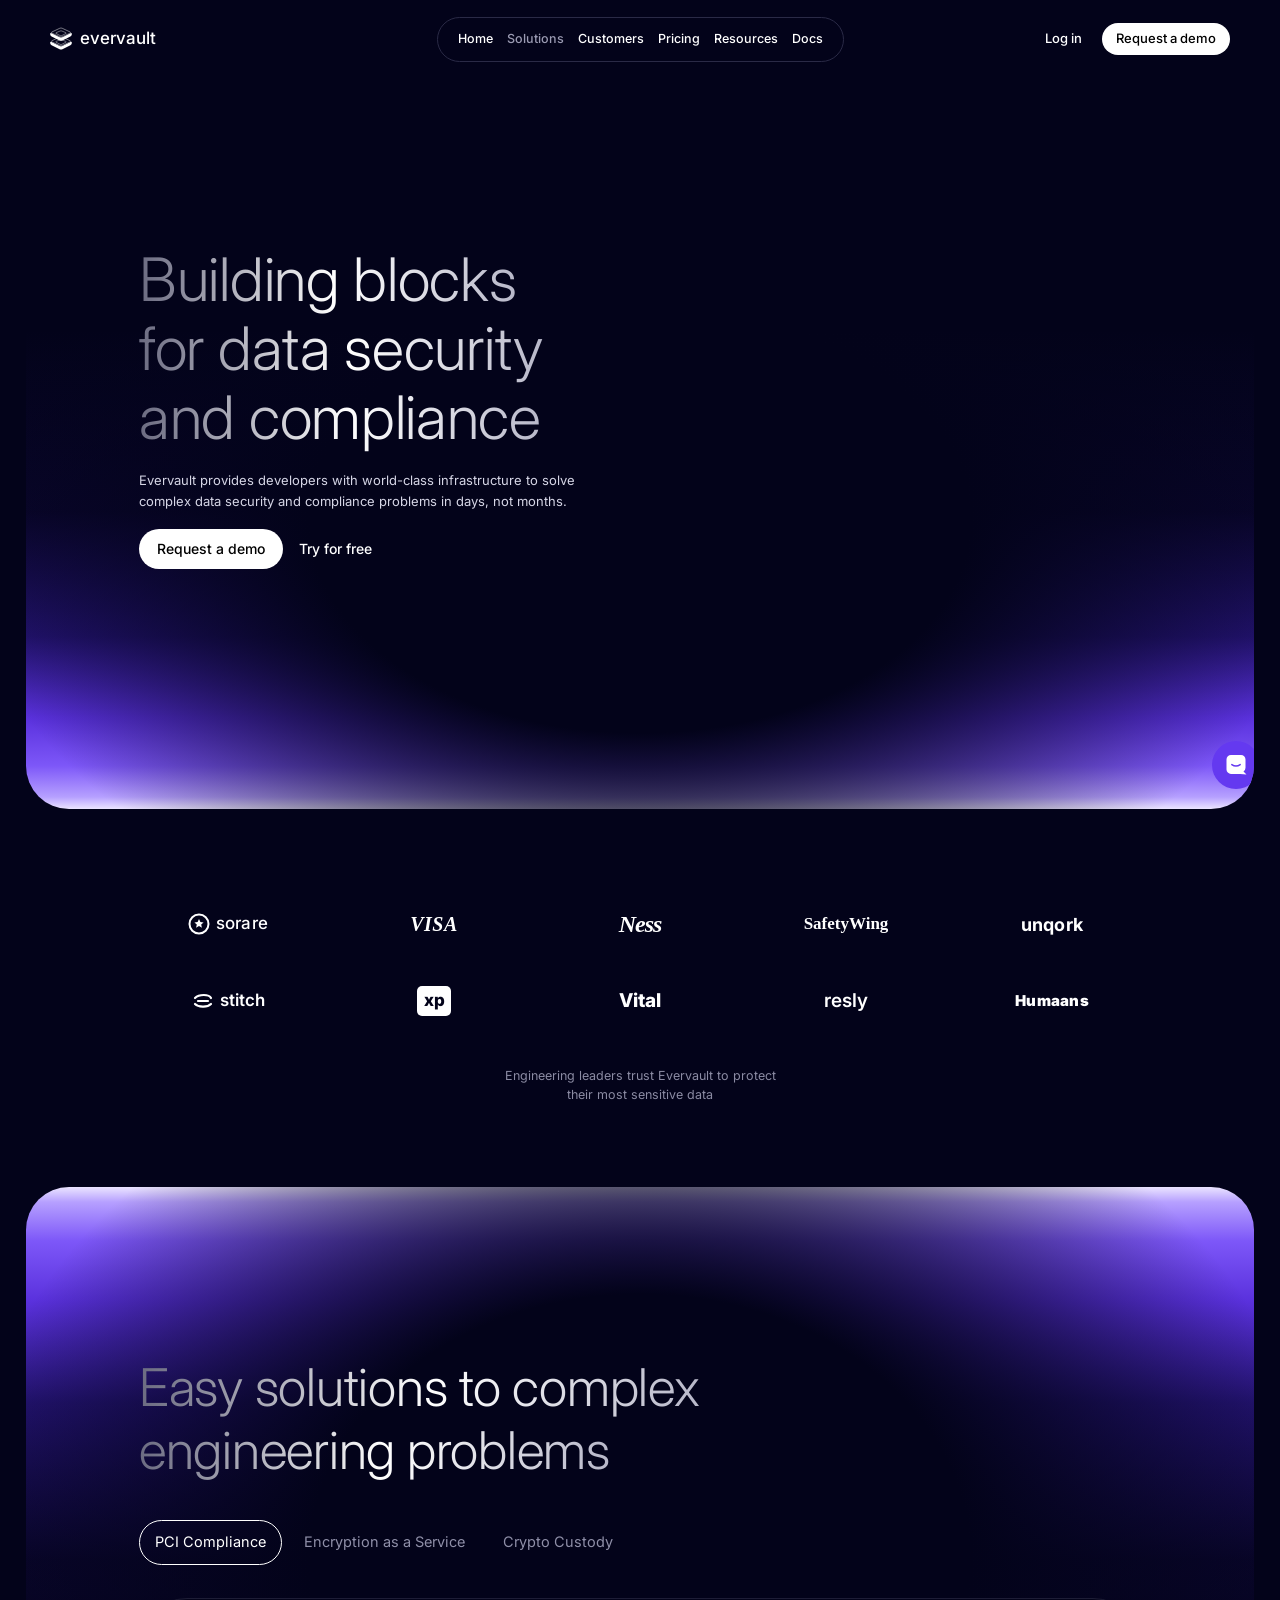
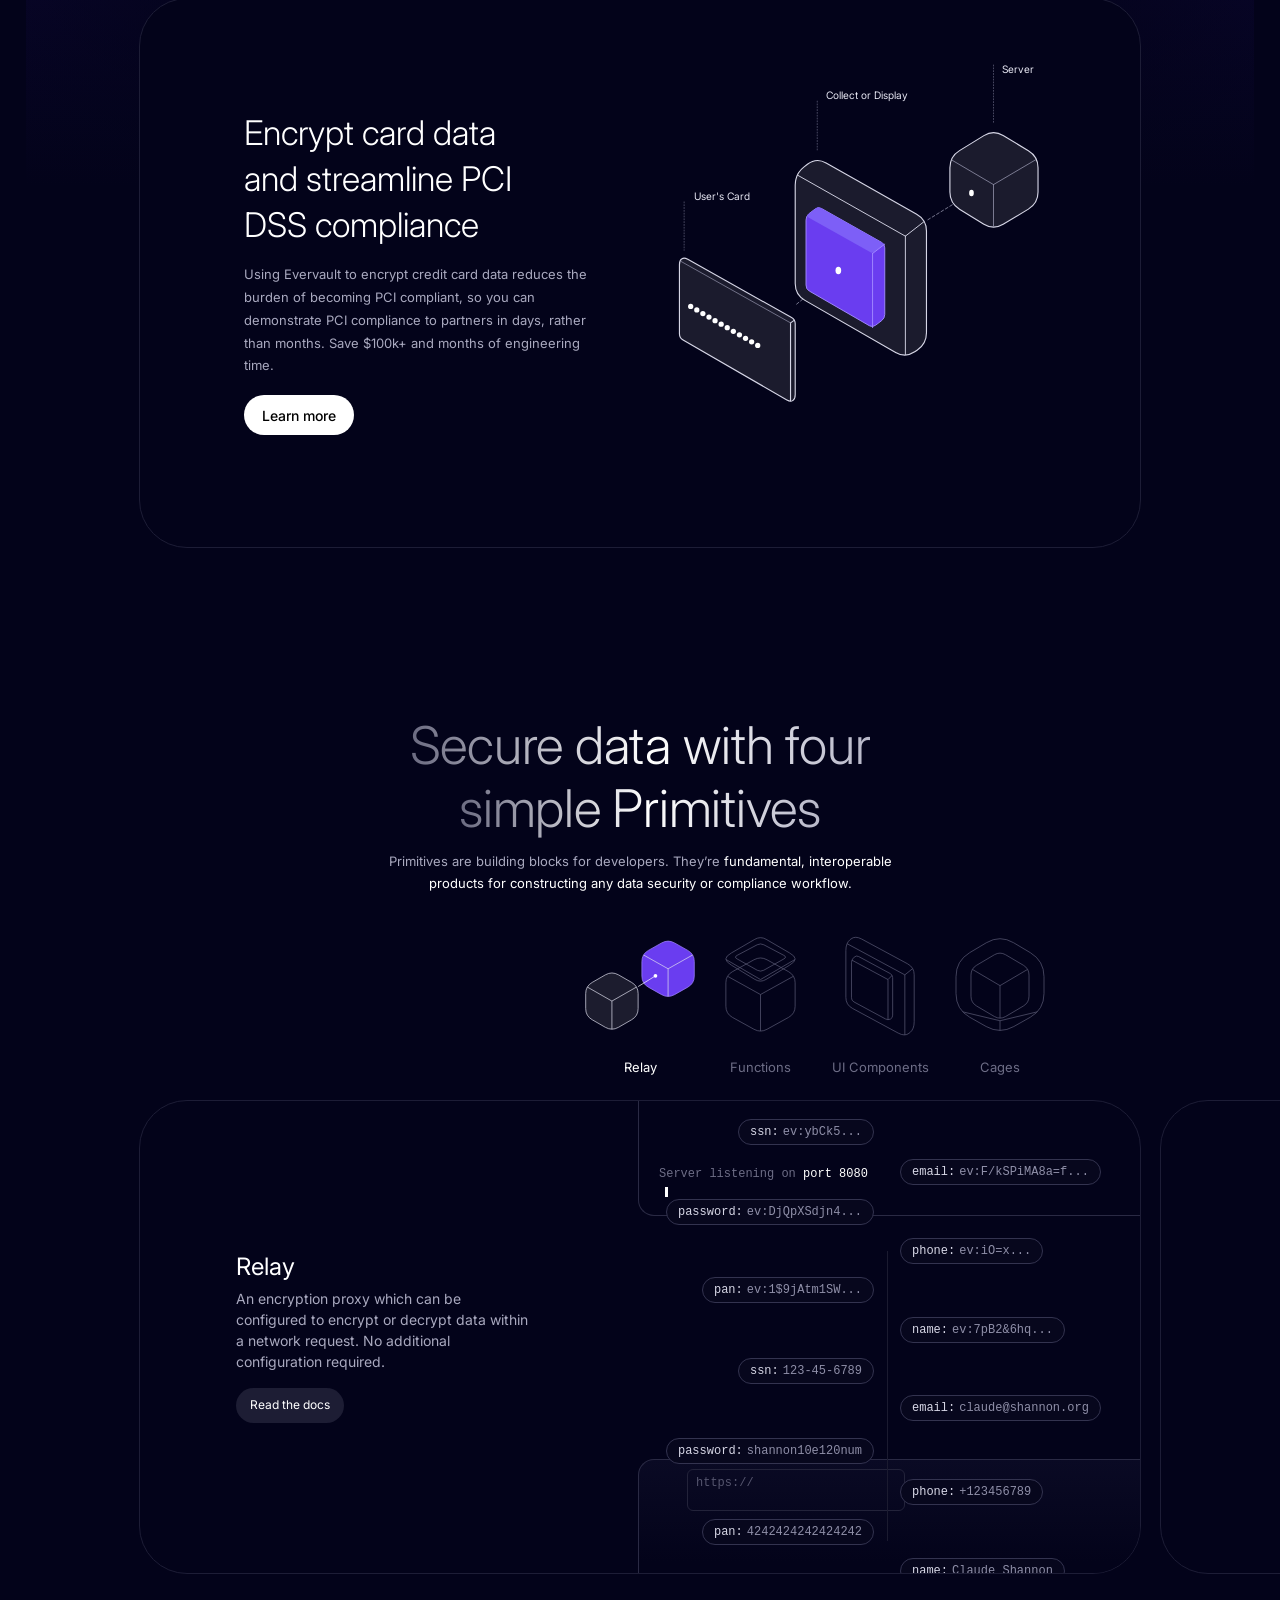
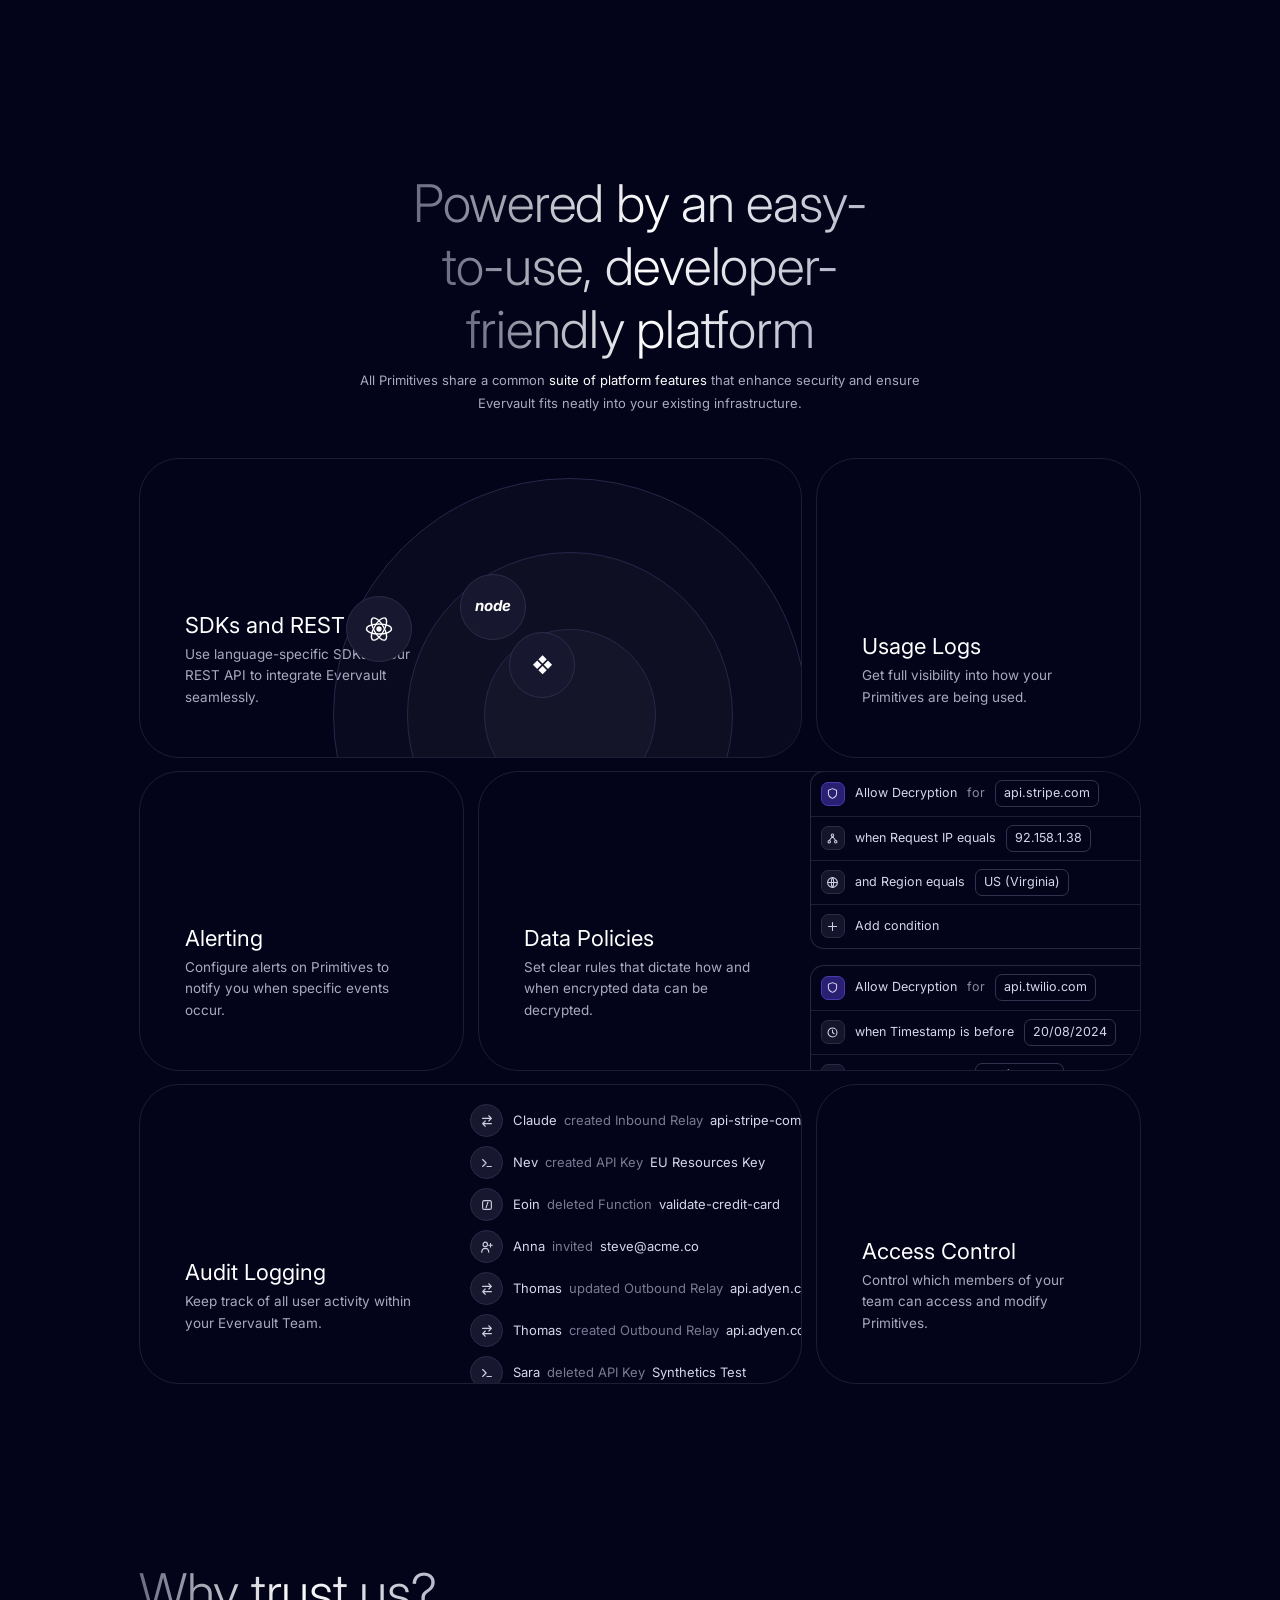
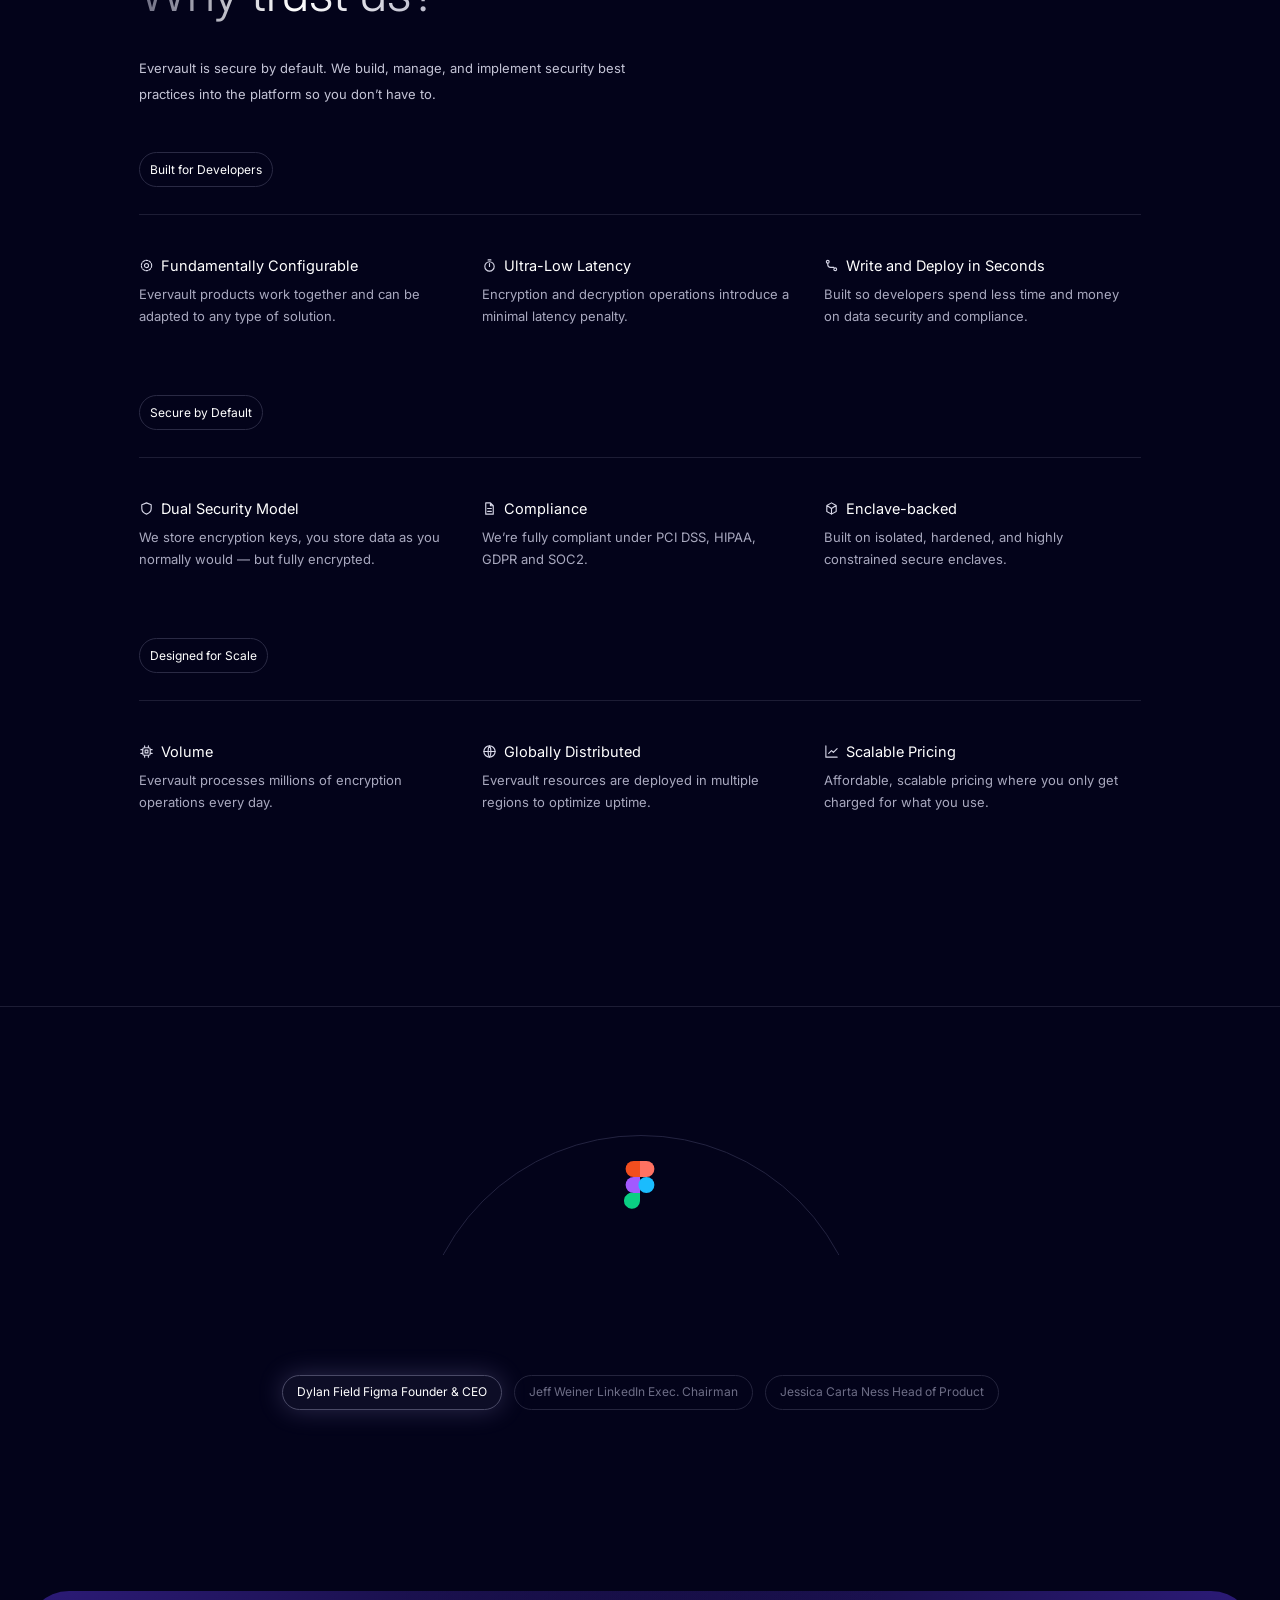
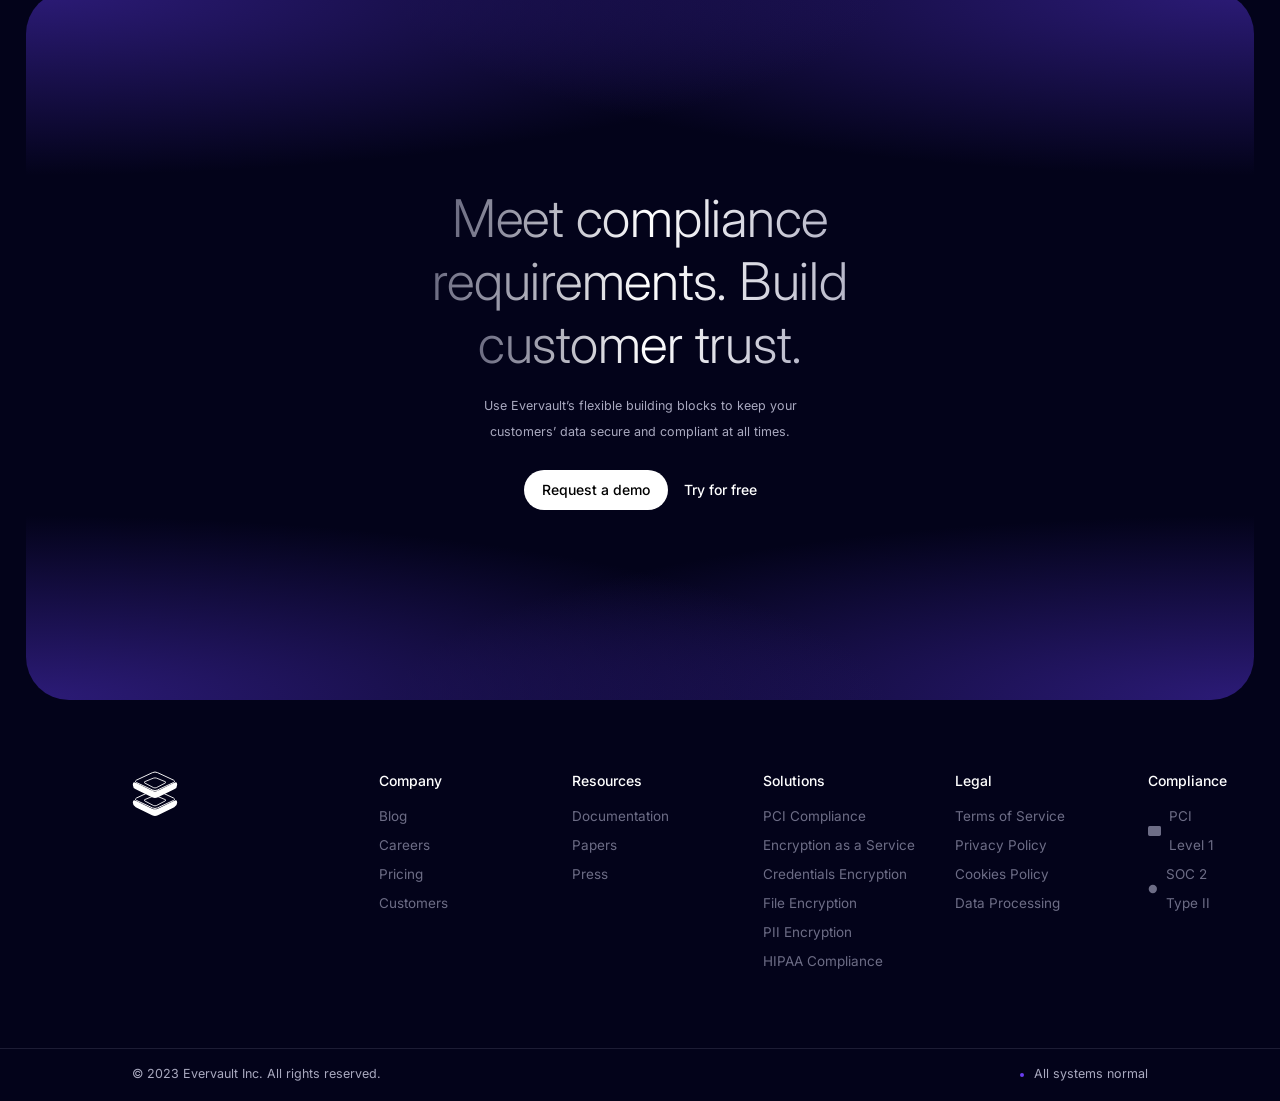
==== commit 1636e7e7: "Add files via upload" ====
--- a/index.html
+++ b/index.html
@@ -11,7 +11,7 @@
 </head>
 <body>
 <header class="hd">
-  <a class="logo" href="index.html"><svg width="22" height="24" viewBox="0 0 24 26" fill="#fff" stroke="#fff" stroke-linejoin="round" stroke-linecap="round"><path stroke-width="1.5" d="M12 2 3 6.5l9 4.5 9-4.5z"/><path fill="none" stroke-width="2.4" d="M3.5 12 12 16.2 20.5 12M3.5 17.5 12 21.7l8.5-4.2"/></svg> evervault</a>
+  <a class="logo" href="index.html"><svg width="22" height="24" viewBox="0 0 47 52" aria-hidden="true"><path d="M0.0 34.2Q0.0 31.0 3.1 32.5L20.4 41.0Q23.5 42.5 26.6 41.0L43.9 32.5Q47.0 31.0 47.0 34.2L47.0 34.8Q47.0 38.0 43.9 39.5L26.6 48.0Q23.5 49.5 20.4 48.0L3.1 39.5Q0.0 38.0 0.0 34.8Z" fill="#fff" stroke="none"/><path d="M3.9 32.3Q1.2 31.0 3.9 29.7L20.8 21.8Q23.5 20.5 26.2 21.8L43.1 29.7Q45.8 31.0 43.1 32.3L26.2 40.2Q23.5 41.5 20.8 40.2Z" fill="#03031a" stroke="#fff" stroke-width="1"/><path d="M12.8 32.9Q11.0 32.0 12.9 31.3L21.6 27.7Q23.5 27.0 25.4 27.7L34.1 31.3Q36.0 32.0 34.2 32.9L25.3 37.6Q23.5 38.5 21.7 37.6Z" fill="none" stroke="#fff" stroke-width=".9"/><path d="M0.0 15.2Q0.0 12.0 3.1 13.5L20.4 22.0Q23.5 23.5 26.6 22.0L43.9 13.5Q47.0 12.0 47.0 15.2L47.0 15.8Q47.0 19.0 43.9 20.5L26.6 29.0Q23.5 30.5 20.4 29.0L3.1 20.5Q0.0 19.0 0.0 15.8Z" fill="#fff" stroke="none"/><path d="M3.9 13.3Q1.2 12.0 3.9 10.7L20.8 2.8Q23.5 1.5 26.2 2.8L43.1 10.7Q45.8 12.0 43.1 13.3L26.2 21.2Q23.5 22.5 20.8 21.2Z" fill="#03031a" stroke="#fff" stroke-width="1"/><path d="M12.8 13.9Q11.0 13.0 12.9 12.3L21.6 8.7Q23.5 8.0 25.4 8.7L34.1 12.3Q36.0 13.0 34.2 13.9L25.3 18.6Q23.5 19.5 21.7 18.6Z" fill="none" stroke="#fff" stroke-width=".9"/></svg> evervault</a>
   <nav aria-label="Main navigation"><ul><li><a href="index.html">Home</a></li><li><a class="d" href="#solutions">Solutions</a></li><li><a href="#customers">Customers</a></li><li><a href="#platform">Pricing</a></li><li><a href="#trust">Resources</a></li><li><a href="about.html">Docs</a></li></ul></nav>
   <div class="act"><a href="#">Log in</a><a class="btn w" href="#cta">Request a demo</a></div>
 </header>
@@ -20,7 +20,7 @@
   <div class="c in"><h1 class="h"><span class="l">Building blocks</span><span class="l">for data security</span><span class="l">and compliance</span></h1>
   <p>Evervault provides developers with world-class infrastructure to solve complex data security and compliance problems in days, not months.</p>
   <div class="btns"><a class="btn w" href="#cta">Request a demo</a><a class="t" href="#cta">Try for free</a></div></div>
-  <span class="chat" aria-hidden="true"><svg width="20" height="20" viewBox="0 0 20 20" fill="none" stroke="#fff" stroke-width="1.6" stroke-linejoin="round"><rect x="3" y="3" width="14" height="13" rx="3.5"/><path d="M7 9.5c1 1.2 5 1.2 6 0"/></svg></span>
+  <span class="chat" aria-hidden="true"><svg width="26" height="26" viewBox="0 0 26 26" aria-hidden="true"><path fill="#fff" d="M8 3h10a4.5 4.5 0 0 1 4.5 4.5v8.2a4.5 4.5 0 0 1-2 3.7l3 3.1-6.2-.6H8A4.5 4.5 0 0 1 3.5 17.4V7.5A4.5 4.5 0 0 1 8 3z"/><path d="M8.8 12.6q4.2 3 8.4 0" fill="none" stroke="#6439f0" stroke-width="1.5" stroke-linecap="round"/></svg></span>
 </section>
 <section id="customers"><h2 hidden>Customers</h2><ul><li><svg width="22" height="22" viewBox="0 0 22 22"><circle cx="11" cy="11" r="9.5" fill="none" stroke="#fff" stroke-width="2"/><path fill="#fff" d="M11 6l1.4 3 3.2.4-2.4 2.2.7 3.2L11 13l-2.9 1.8.7-3.2-2.4-2.2 3.2-.4z"/></svg><span style="font-weight:500;letter-spacing:.2px">sorare</span></li>
 <li style="font:italic 800 20px Georgia,serif;letter-spacing:.5px">VISA</li>
@@ -35,19 +35,11 @@
 <section id="solutions"><div class="glow"></div>
   <div class="c"><h2 class="h"><span class="l">Easy solutions to complex</span><span class="l">engineering problems</span></h2>
   <div class="tabs"><button class="on" data-t="pci">PCI Compliance</button><button data-t="eaas">Encryption as a Service</button><button data-t="crypto">Crypto Custody</button></div>
-  <article class="card sol"><div><h3 id="st">Encrypt card data and streamline PCI DSS compliance</h3><p id="sp">Using Evervault to encrypt credit card data reduces the burden of becoming PCI compliant, so you can demonstrate PCI compliance to partners in days, rather than months. Save $100k+ and months of engineering time.</p><a class="btn w" href="#">Learn more</a></div><figure aria-label="Card encryption diagram"><svg viewBox="0 0 265 250" fill="none" stroke="#7c7c96" stroke-width="1.2" stroke-linejoin="round" font-family="Inter,sans-serif" font-size="8.5"><g transform="translate(-520,-115)">
-<g stroke="#34344c"><path d="M530 218v36M622 148v34M745 130v35M593 289l15-8M699 228l14-10"/></g>
-<g fill="#fff" stroke="none"><text x="536" y="214">User's Card</text><text x="628" y="144">Collect or Display</text><text x="751" y="126">Server</text></g>
-<polygon fill="#1b1b2c" points="527,256 607,297 607,353 527,312"/><polygon fill="#262638" points="527,256 536,251 616,292 607,297"/><polygon fill="#14141f" points="607,297 616,292 616,348 607,353"/>
-<g fill="#fff" stroke="none"><circle cx="536.0" cy="289.0" r="1.7"/><circle cx="540.7" cy="291.5" r="1.7"/><circle cx="545.4" cy="294.0" r="1.7"/><circle cx="550.1" cy="296.5" r="1.7"/><circle cx="554.8" cy="299.0" r="1.7"/><circle cx="559.5" cy="301.5" r="1.7"/><circle cx="564.2" cy="304.0" r="1.7"/><circle cx="568.9" cy="306.5" r="1.7"/><circle cx="573.6" cy="309.0" r="1.7"/><circle cx="578.3" cy="311.5" r="1.7"/><circle cx="583.0" cy="314.0" r="1.7"/></g>
-<polygon fill="#1b1b2c" points="607,206 669,237 669,319 607,288"/><polygon fill="#262638" points="607,206 637,191 699,222 669,237"/><polygon fill="#14141f" points="669,237 699,222 699,304 669,319"/>
-<polygon fill="#6a3df0" stroke="#9c80ff" points="614,221 669,248 669,303 614,276"/><circle cx="638" cy="262" r="1.8" fill="#fff" stroke="none"/>
-<polygon fill="#1f1f31" points="745,166 776,183 776,217 745,234 713,217 713,183"/><path d="M713 183l32 17 31-17M745 200v34"/><circle cx="729" cy="208" r="1.8" fill="#fff" stroke="none"/>
-</g></svg></figure></article></div>
+  <article class="card sol"><div><h3 id="st">Encrypt card data and streamline PCI DSS compliance</h3><p id="sp">Using Evervault to encrypt credit card data reduces the burden of becoming PCI compliant, so you can demonstrate PCI compliance to partners in days, rather than months. Save $100k+ and months of engineering time.</p><a class="btn w" href="#">Learn more</a></div><figure aria-label="Card encryption diagram"><svg viewBox="0 0 800 780" fill="none" stroke-linejoin="round" stroke-linecap="round" font-family="Inter,sans-serif" font-size="22" aria-hidden="true"><g stroke="#4c4c66" stroke-width="2" stroke-dasharray="2 4"><path d="M688 30V155M312 107V215M28 322V425"/></g><g fill="#e6e6f2" stroke="none"><text x="706" y="47">Server</text><text x="330" y="103">Collect or Display</text><text x="48" y="318">User's Card</text></g><path d="M18.0 456.0Q18.0 447.0 22.5 443.8L23.5 443.2Q28.0 440.0 35.8 444.4L257.2 568.6Q265.0 573.0 265.0 582.0L265.0 733.0Q265.0 742.0 260.5 745.2L259.5 745.8Q255.0 749.0 247.2 744.5L25.8 616.5Q18.0 612.0 18.0 603.0Z" fill="#1b1b2d" stroke="#d6d6e6" stroke-width="2.4"/><clipPath id="cp9"><path d="M18.0 456.0Q18.0 447.0 22.5 443.8L23.5 443.2Q28.0 440.0 35.8 444.4L257.2 568.6Q265.0 573.0 265.0 582.0L265.0 733.0Q265.0 742.0 260.5 745.2L259.5 745.8Q255.0 749.0 247.2 744.5L25.8 616.5Q18.0 612.0 18.0 603.0Z"/></clipPath><g clip-path="url(#cp9)"><path d="M255 580L265 573" stroke="#d6d6e6" stroke-width="2.4"/><path d="M255 580L255 749" stroke="#d6d6e6" stroke-width="2.4"/><path d="M18 447L255 580" stroke="#8d8da4" stroke-width="1.6"/></g><g stroke="none"><circle cx="42" cy="545.0" r="5.6" fill="#fff"/><circle cx="55" cy="552.5" r="5.6" fill="#fff"/><circle cx="68" cy="560.1" r="5.6" fill="#fff"/><circle cx="81" cy="567.6" r="5.6" fill="#fff"/><circle cx="94" cy="575.2" r="5.6" fill="#fff"/><circle cx="107" cy="582.8" r="5.6" fill="#fff"/><circle cx="120" cy="590.3" r="5.6" fill="#fff"/><circle cx="133" cy="597.9" r="5.6" fill="#fff"/><circle cx="146" cy="605.4" r="5.6" fill="#fff"/><circle cx="159" cy="613.0" r="5.6" fill="#fff"/><circle cx="172" cy="620.5" r="5.6" fill="#fff"/><circle cx="185" cy="628.0" r="5.6" fill="#fff"/></g><g stroke="#9a9ab2" stroke-width="1.6" stroke-dasharray="6 5"><path d="M268 540 352 472M548 360 636 306"/></g><path d="M265.0 286.0Q265.0 262.0 283.9 247.3L291.1 241.7Q310.0 227.0 330.9 238.8L524.1 348.2Q545.0 360.0 545.0 384.0L545.0 601.0Q545.0 625.0 525.0 638.3L520.0 641.7Q500.0 655.0 479.2 643.0L285.8 532.0Q265.0 520.0 265.0 496.0Z" fill="#1b1b2d" stroke="#d6d6e6" stroke-width="2.4"/><clipPath id="cp10"><path d="M265.0 286.0Q265.0 262.0 283.9 247.3L291.1 241.7Q310.0 227.0 330.9 238.8L524.1 348.2Q545.0 360.0 545.0 384.0L545.0 601.0Q545.0 625.0 525.0 638.3L520.0 641.7Q500.0 655.0 479.2 643.0L285.8 532.0Q265.0 520.0 265.0 496.0Z"/></clipPath><g clip-path="url(#cp10)"><path d="M265 262L500 395" stroke="#d6d6e6" stroke-width="2"/><path d="M500 395L500 655" stroke="#d6d6e6" stroke-width="2"/><path d="M500 395L545 360" stroke="#d6d6e6" stroke-width="2"/></g><path d="M288.0 360.0Q288.0 352.0 294.3 347.1L307.7 336.9Q314.0 332.0 321.0 335.9L449.0 408.1Q456.0 412.0 456.0 420.0L456.0 562.0Q456.0 570.0 449.7 574.9L436.3 585.1Q430.0 590.0 423.1 586.0L294.9 512.0Q288.0 508.0 288.0 500.0Z" fill="#6a3df0" stroke="#a28aff" stroke-width="2"/><path d="M292.4 354.5Q288.0 352.0 292.0 349.0L310.0 335.0Q314.0 332.0 318.4 334.5L451.6 409.5Q456.0 412.0 452.0 415.0L434.0 429.0Q430.0 432.0 425.6 429.5Z" fill="#7d5ff7" stroke="none"/><path d="M430 432L430 590" stroke="#a28aff" stroke-width="2"/><path d="M430 432L456 412" stroke="#a28aff" stroke-width="2"/><ellipse cx="357" cy="468" rx="6" ry="8" fill="#fff" stroke="none"/><path d="M667.5 180.5Q688.0 168.0 708.6 180.3L762.4 212.7Q783.0 225.0 783.0 249.0L783.0 301.0Q783.0 325.0 762.4 337.3L708.6 369.7Q688.0 382.0 667.5 369.5L615.5 337.5Q595.0 325.0 595.0 301.0L595.0 249.0Q595.0 225.0 615.5 212.5Z" fill="#1b1b2d" stroke="#d6d6e6" stroke-width="2.4"/><clipPath id="cp11"><path d="M667.5 180.5Q688.0 168.0 708.6 180.3L762.4 212.7Q783.0 225.0 783.0 249.0L783.0 301.0Q783.0 325.0 762.4 337.3L708.6 369.7Q688.0 382.0 667.5 369.5L615.5 337.5Q595.0 325.0 595.0 301.0L595.0 249.0Q595.0 225.0 615.5 212.5Z"/></clipPath><g clip-path="url(#cp11)"><path d="M598 232L688 285" stroke="#8d8da4" stroke-width="1.8"/><path d="M688 285L778 232" stroke="#8d8da4" stroke-width="1.8"/><path d="M688 285L688 382" stroke="#8d8da4" stroke-width="1.8"/></g><ellipse cx="641" cy="303" rx="5" ry="7" fill="#fff" stroke="none"/></svg></figure></article></div>
 </section>
 <section id="primitives" class="ctr"><h2 class="h"><span class="l">Secure data with four</span><span class="l">simple Primitives</span></h2>
   <p class="lead">Primitives are building blocks for developers. They’re <b>fundamental, interoperable products for constructing any data security or compliance workflow.</b></p>
-  <div class="pills"><button data-p="Relay" class=on><svg viewBox="0 0 112 100"><polygon class="" fill="#1b1b2f" points="26,31 52.846,46.5 52.846,77.5 26,93 -0.846,77.5 -0.846,46.5"/><path class="" d="M-0.846 46.5L26 62L52.846 46.5M26 62V93"/><polygon class="f" points="84,-1 110.846,14.5 110.846,45.5 84,61 57.154,45.5 57.154,14.5"/><path class="f" d="M57.154 14.5L84 30L110.846 14.5M84 30V61"/></svg>Relay</button><button data-p="Functions"><svg viewBox="0 0 112 100"><polygon class="" points="56,37 82.846,52.5 82.846,83.5 56,99 29.154,83.5 29.154,52.5"/><path class="" d="M29.154 52.5L56 68L82.846 52.5M56 68V99"/><polygon class="f" points="56,4 88,21 56,38 24,21"/><path d="M24 21v7l32 17 32-17v-7"/></svg>Functions</button><button data-p="UI Components"><svg viewBox="0 0 112 100"><polygon points="22,22 70,46 70,92 22,68"/><polygon points="22,22 42,12 90,36 70,46"/><polygon points="70,46 90,36 90,82 70,92"/><polygon class="f" points="32,37 60,51 60,80 32,66"/></svg>UI Components</button><button data-p="Cages"><svg viewBox="0 0 112 100"><polygon points="56,1 99,25 99,75 56,99 13,75 13,25"/><polygon class="f" points="56,23 79.382,36.5 79.382,63.5 56,77 32.618,63.5 32.618,36.5"/><path class="f" d="M32.618 36.5L56 50L79.382 36.5M56 50V77"/></svg>Cages</button></div>
+  <div class="pills"><button data-p="Relay" class=on><svg viewBox="50 10 252 235" width="118" height="110"><path d="M102.1 107.9Q116.0 100.0 129.9 107.9L158.1 124.1Q172.0 132.0 172.0 148.0L172.0 180.0Q172.0 196.0 158.1 203.9L129.9 220.1Q116.0 228.0 102.1 220.1L73.9 203.9Q60.0 196.0 60.0 180.0L60.0 148.0Q60.0 132.0 73.9 124.1Z" class="d" fill="#1c1c2e"/><clipPath id="cp1"><path d="M102.1 107.9Q116.0 100.0 129.9 107.9L158.1 124.1Q172.0 132.0 172.0 148.0L172.0 180.0Q172.0 196.0 158.1 203.9L129.9 220.1Q116.0 228.0 102.1 220.1L73.9 203.9Q60.0 196.0 60.0 180.0L60.0 148.0Q60.0 132.0 73.9 124.1Z"/></clipPath><g clip-path="url(#cp1)"><path d="M60 132.0L116 164.0" /><path d="M172 132.0L116 164.0" /><path d="M116 164.0L116 228" /></g><path d="M222.1 39.8Q236.0 32.0 249.9 39.8L278.1 55.7Q292.0 63.5 292.0 79.5L292.0 110.5Q292.0 126.5 278.1 134.3L249.9 150.2Q236.0 158.0 222.1 150.2L193.9 134.3Q180.0 126.5 180.0 110.5L180.0 79.5Q180.0 63.5 193.9 55.7Z" class="f"/><clipPath id="cp2"><path d="M222.1 39.8Q236.0 32.0 249.9 39.8L278.1 55.7Q292.0 63.5 292.0 79.5L292.0 110.5Q292.0 126.5 278.1 134.3L249.9 150.2Q236.0 158.0 222.1 150.2L193.9 134.3Q180.0 126.5 180.0 110.5L180.0 79.5Q180.0 63.5 193.9 55.7Z"/></clipPath><g clip-path="url(#cp2)"><path d="M180 63.5L236 95.0" /><path d="M292 63.5L236 95.0" /><path d="M236 95.0L236 158" /></g><path d="M172 133L206 112" stroke="#fff"/><circle cx="209" cy="110" r="4" fill="#fff" stroke="none"/></svg>Relay</button><button data-p="Functions"><svg viewBox="348 10 168 235" width="79" height="110"><path d="M418.0 75.8Q432.0 68.0 446.0 75.8L492.0 101.2Q506.0 109.0 506.0 125.0L506.0 175.0Q506.0 191.0 492.0 198.8L446.0 224.2Q432.0 232.0 418.0 224.2L372.0 198.8Q358.0 191.0 358.0 175.0L358.0 125.0Q358.0 109.0 372.0 101.2Z" /><clipPath id="cp3"><path d="M418.0 75.8Q432.0 68.0 446.0 75.8L492.0 101.2Q506.0 109.0 506.0 125.0L506.0 175.0Q506.0 191.0 492.0 198.8L446.0 224.2Q432.0 232.0 418.0 224.2L372.0 198.8Q358.0 191.0 358.0 175.0L358.0 125.0Q358.0 109.0 372.0 101.2Z"/></clipPath><g clip-path="url(#cp3)"><path d="M358 109.0L432 150.0" /><path d="M506 109.0L432 150.0" /><path d="M432 150.0L432 232" /></g><path d="M358.0 73.5Q358.0 68.0 370.1 61.0L419.9 32.0Q432.0 25.0 444.1 32.0L493.9 61.0Q506.0 68.0 506.0 73.5L506.0 74.5Q506.0 80.0 494.0 87.3L444.0 117.7Q432.0 125.0 420.0 117.7L370.0 87.3Q358.0 80.0 358.0 74.5Z" class="f"/><path d="M382.0 73.9Q375.0 70.0 382.1 66.3L424.9 43.7Q432.0 40.0 439.1 43.7L481.9 66.3Q489.0 70.0 482.0 73.9L439.0 98.1Q432.0 102.0 425.0 98.1Z" fill="none"/><clipPath id="cp4"><path d="M358.0 73.5Q358.0 68.0 370.1 61.0L419.9 32.0Q432.0 25.0 444.1 32.0L493.9 61.0Q506.0 68.0 506.0 73.5L506.0 74.5Q506.0 80.0 494.0 87.3L444.0 117.7Q432.0 125.0 420.0 117.7L370.0 87.3Q358.0 80.0 358.0 74.5Z"/></clipPath><g clip-path="url(#cp4)"><path d="M358 75L432 118" /><path d="M506 75L432 118" /></g></svg>Functions</button><button data-p="UI Components"><svg viewBox="606 10 168 235" width="79" height="110"><path d="M626.9 31.3Q636.0 24.0 650.1 31.6L747.9 84.4Q762.0 92.0 762.0 108.0L762.0 208.0Q762.0 224.0 752.9 231.3L751.1 232.7Q742.0 240.0 727.9 232.4L630.1 179.6Q616.0 172.0 616.0 156.0L616.0 56.0Q616.0 40.0 625.1 32.7Z" /><clipPath id="cp5"><path d="M626.9 31.3Q636.0 24.0 650.1 31.6L747.9 84.4Q762.0 92.0 762.0 108.0L762.0 208.0Q762.0 224.0 752.9 231.3L751.1 232.7Q742.0 240.0 727.9 232.4L630.1 179.6Q616.0 172.0 616.0 156.0L616.0 56.0Q616.0 40.0 625.1 32.7Z"/></clipPath><g clip-path="url(#cp5)"><path d="M616 40L742 108" /><path d="M742 108L742 240" /><path d="M742 108L762 92" /></g><path d="M633.8 70.2Q638.0 66.0 643.3 68.8L710.7 105.2Q716.0 108.0 716.0 114.0L716.0 194.0Q716.0 200.0 711.5 202.3L710.5 202.7Q706.0 205.0 700.7 202.2L633.3 165.8Q628.0 163.0 628.0 157.0L628.0 82.0Q628.0 76.0 632.2 71.8Z" class="f"/><clipPath id="cp6"><path d="M633.8 70.2Q638.0 66.0 643.3 68.8L710.7 105.2Q716.0 108.0 716.0 114.0L716.0 194.0Q716.0 200.0 711.5 202.3L710.5 202.7Q706.0 205.0 700.7 202.2L633.3 165.8Q628.0 163.0 628.0 157.0L628.0 82.0Q628.0 76.0 632.2 71.8Z"/></clipPath><g clip-path="url(#cp6)"><path d="M628 76L706 118" /><path d="M706 118L706 205" /><path d="M706 118L716 108" /></g></svg>UI Components</button><button data-p="Cages"><svg viewBox="840 10 208 235" width="98" height="110"><path d="M914.8 39.4Q944.0 22.0 973.2 39.4L1008.8 60.6Q1038.0 78.0 1038.0 112.0L1038.0 148.0Q1038.0 182.0 1008.4 198.7L973.6 218.3Q944.0 235.0 914.4 218.3L879.6 198.7Q850.0 182.0 850.0 148.0L850.0 112.0Q850.0 78.0 879.2 60.6Z" /><clipPath id="cp7"><path d="M914.8 39.4Q944.0 22.0 973.2 39.4L1008.8 60.6Q1038.0 78.0 1038.0 112.0L1038.0 148.0Q1038.0 182.0 1008.4 198.7L973.6 218.3Q944.0 235.0 914.4 218.3L879.6 198.7Q850.0 182.0 850.0 148.0L850.0 112.0Q850.0 78.0 879.2 60.6Z"/></clipPath><g clip-path="url(#cp7)"><path d="M852 184L944 206" /><path d="M1036 184L944 206" /><path d="M944 206L944 234" /></g><path d="M931.9 65.1Q944.0 58.0 956.1 65.1L993.9 87.4Q1006.0 94.5 1006.0 108.5L1006.0 153.5Q1006.0 167.5 993.9 174.6L956.1 196.9Q944.0 204.0 931.9 196.9L894.1 174.6Q882.0 167.5 882.0 153.5L882.0 108.5Q882.0 94.5 894.1 87.4Z" class="f"/><clipPath id="cp8"><path d="M931.9 65.1Q944.0 58.0 956.1 65.1L993.9 87.4Q1006.0 94.5 1006.0 108.5L1006.0 153.5Q1006.0 167.5 993.9 174.6L956.1 196.9Q944.0 204.0 931.9 196.9L894.1 174.6Q882.0 167.5 882.0 153.5L882.0 108.5Q882.0 94.5 894.1 87.4Z"/></clipPath><g clip-path="url(#cp8)"><path d="M882 94.5L944 131.0" /><path d="M1006 94.5L944 131.0" /><path d="M944 131.0L944 204" /></g></svg>Cages</button></div>
   <div class="slider"><article class="card slide"><div class="tx"><h3 id="pt">Relay</h3><p id="pp">An encryption proxy which can be<br>configured to encrypt or decrypt data within<br>a network request. No additional<br>configuration required.</p><a class="btn g" href="#">Read the docs</a></div>
   <div class="stage" aria-hidden="true"><div class="term">Server listening on <b>port 8080</b><i></i></div><div class="brw"></div><div class="vl"></div><span class="chip l" style="top:18px"><b>ssn:</b>ev:ybCk5...</span><span class="chip r" style="top:58px"><b>email:</b>ev:F/kSPiMA8a=f...</span><span class="chip l" style="top:98px"><b>password:</b>ev:DjQpXSdjn4...</span><span class="chip r" style="top:137px"><b>phone:</b>ev:iO=x...</span><span class="chip l" style="top:176px"><b>pan:</b>ev:1$9jAtm1SW...</span><span class="chip r" style="top:216px"><b>name:</b>ev:7pB2&amp;6hq...</span><span class="chip l" style="top:257px"><b>ssn:</b>123-45-6789</span><span class="chip r" style="top:294px"><b>email:</b>claude@shannon.org</span><span class="chip l" style="top:337px"><b>password:</b>shannon10e120num</span><span class="chip r" style="top:378px"><b>phone:</b>+123456789</span><span class="chip l" style="top:418px"><b>pan:</b>4242424242424242</span><span class="chip r" style="top:457px"><b>name:</b>Claude Shannon</span></div></article><article class="card slide" aria-hidden="true"></article></div>
 </section>
@@ -71,7 +63,7 @@
   <p class="lead">Use Evervault’s flexible building blocks to keep your customers’ data secure and compliant at all times.</p>
   <div class="btns"><a class="btn w" href="#">Request a demo</a><a class="t" href="#">Try for free</a></div></section>
 </main>
-<footer class="ft"><div class="cols"><a href="index.html" aria-label="Evervault"><svg width="46" height="49" viewBox="0 0 24 26" fill="#fff" stroke="#fff" stroke-linejoin="round" stroke-linecap="round"><path stroke-width="1.5" d="M12 2 3 6.5l9 4.5 9-4.5z"/><path fill="none" stroke-width="2.4" d="M3.5 12 12 16.2 20.5 12M3.5 17.5 12 21.7l8.5-4.2"/></svg></a>
+<footer class="ft"><div class="cols"><a href="index.html" aria-label="Evervault"><svg width="46" height="49" viewBox="0 0 47 52" aria-hidden="true"><path d="M0.0 34.2Q0.0 31.0 3.1 32.5L20.4 41.0Q23.5 42.5 26.6 41.0L43.9 32.5Q47.0 31.0 47.0 34.2L47.0 34.8Q47.0 38.0 43.9 39.5L26.6 48.0Q23.5 49.5 20.4 48.0L3.1 39.5Q0.0 38.0 0.0 34.8Z" fill="#fff" stroke="none"/><path d="M3.9 32.3Q1.2 31.0 3.9 29.7L20.8 21.8Q23.5 20.5 26.2 21.8L43.1 29.7Q45.8 31.0 43.1 32.3L26.2 40.2Q23.5 41.5 20.8 40.2Z" fill="#03031a" stroke="#fff" stroke-width="1"/><path d="M12.8 32.9Q11.0 32.0 12.9 31.3L21.6 27.7Q23.5 27.0 25.4 27.7L34.1 31.3Q36.0 32.0 34.2 32.9L25.3 37.6Q23.5 38.5 21.7 37.6Z" fill="none" stroke="#fff" stroke-width=".9"/><path d="M0.0 15.2Q0.0 12.0 3.1 13.5L20.4 22.0Q23.5 23.5 26.6 22.0L43.9 13.5Q47.0 12.0 47.0 15.2L47.0 15.8Q47.0 19.0 43.9 20.5L26.6 29.0Q23.5 30.5 20.4 29.0L3.1 20.5Q0.0 19.0 0.0 15.8Z" fill="#fff" stroke="none"/><path d="M3.9 13.3Q1.2 12.0 3.9 10.7L20.8 2.8Q23.5 1.5 26.2 2.8L43.1 10.7Q45.8 12.0 43.1 13.3L26.2 21.2Q23.5 22.5 20.8 21.2Z" fill="#03031a" stroke="#fff" stroke-width="1"/><path d="M12.8 13.9Q11.0 13.0 12.9 12.3L21.6 8.7Q23.5 8.0 25.4 8.7L34.1 12.3Q36.0 13.0 34.2 13.9L25.3 18.6Q23.5 19.5 21.7 18.6Z" fill="none" stroke="#fff" stroke-width=".9"/></svg></a>
   <nav><h6>Company</h6><ul><li>Blog</li><li>Careers</li><li>Pricing</li><li>Customers</li></ul></nav>
   <nav><h6>Resources</h6><ul><li>Documentation</li><li>Papers</li><li>Press</li></ul></nav>
   <nav><h6>Solutions</h6><ul><li>PCI Compliance</li><li>Encryption as a Service</li><li>Credentials Encryption</li><li>File Encryption</li><li>PII Encryption</li><li>HIPAA Compliance</li></ul></nav>
--- a/style.css
+++ b/style.css
@@ -31,7 +31,7 @@
 .hero .in{position:relative;padding-top:245px}
 .hero h1{font-size:60px;line-height:69px}
 .hero p{margin:18px 0 16px;max-width:480px;font-size:13px;line-height:1.65;color:#d6d6e6}
-.chat{position:absolute;right:-6px;bottom:20px;width:48px;height:48px;border-radius:15px;background:#6a3df0;display:grid;place-items:center}
+.chat{position:absolute;right:-6px;bottom:20px;width:48px;height:48px;border-radius:50%;background:#6439f0;display:grid;place-items:center}
 /* customers */
 #customers{padding:95px 0 82px;text-align:center}
 #customers ul{display:grid;grid-template-columns:repeat(5,206px);justify-content:center;row-gap:37px;align-items:center;font-size:17px;height:114px;margin-bottom:48px}
@@ -51,15 +51,16 @@
 .card p{color:#a9a9bf}
 .sol{height:550px;padding:0 104px;display:grid;grid-template-columns:350px 1fr;gap:86px;align-items:center}
 .sol p{font-size:13px;line-height:1.75;margin:15px 0 18px}
-.sol svg{width:100%;height:auto}
+.sol figure{width:375px;transform:translate(-9px,-39px)}.sol svg{width:100%;height:auto}
 /* primitives */
 #primitives{margin-top:165px;overflow:hidden;text-align:center}
 #primitives .lead{margin-top:10px;max-width:560px}
-.pills{display:flex;padding-left:calc(50% - 60px);margin:35px 0 33px}
+.pills{display:flex;padding-left:calc(50% - 60px);margin:35px 0 23px}
 .pills button{width:120px;display:flex;flex-direction:column;align-items:center;gap:19px;font-size:13px;color:#6d6d86}
 .pills button.on{color:#fff}
-.pills svg{width:112px;height:100px;fill:none;stroke:#4c4c66;stroke-width:1.4;stroke-linejoin:round}
-.pills .on svg{stroke:#d6d6e8}.pills .on svg .f{fill:#6a3df0;stroke:#a287ff}
+.pills svg{fill:none;stroke:#5c5c78;stroke-width:1.5;stroke-linejoin:round;overflow:visible}
+.pills .d{fill:#1c1c2e}
+.pills .on svg{stroke:#e0e0ee}.pills .on svg .f{fill:#6a3df0;stroke:#a287ff}
 .slider{display:flex;gap:19px;margin-left:max(20px,calc(50% - 501px));width:max-content}
 .slide{width:min(1002px,calc(100vw - 40px));height:474px;position:relative;text-align:left}
 .slide .tx{position:absolute;left:96px;top:0;bottom:0;width:335px;display:flex;flex-direction:column;justify-content:center}
